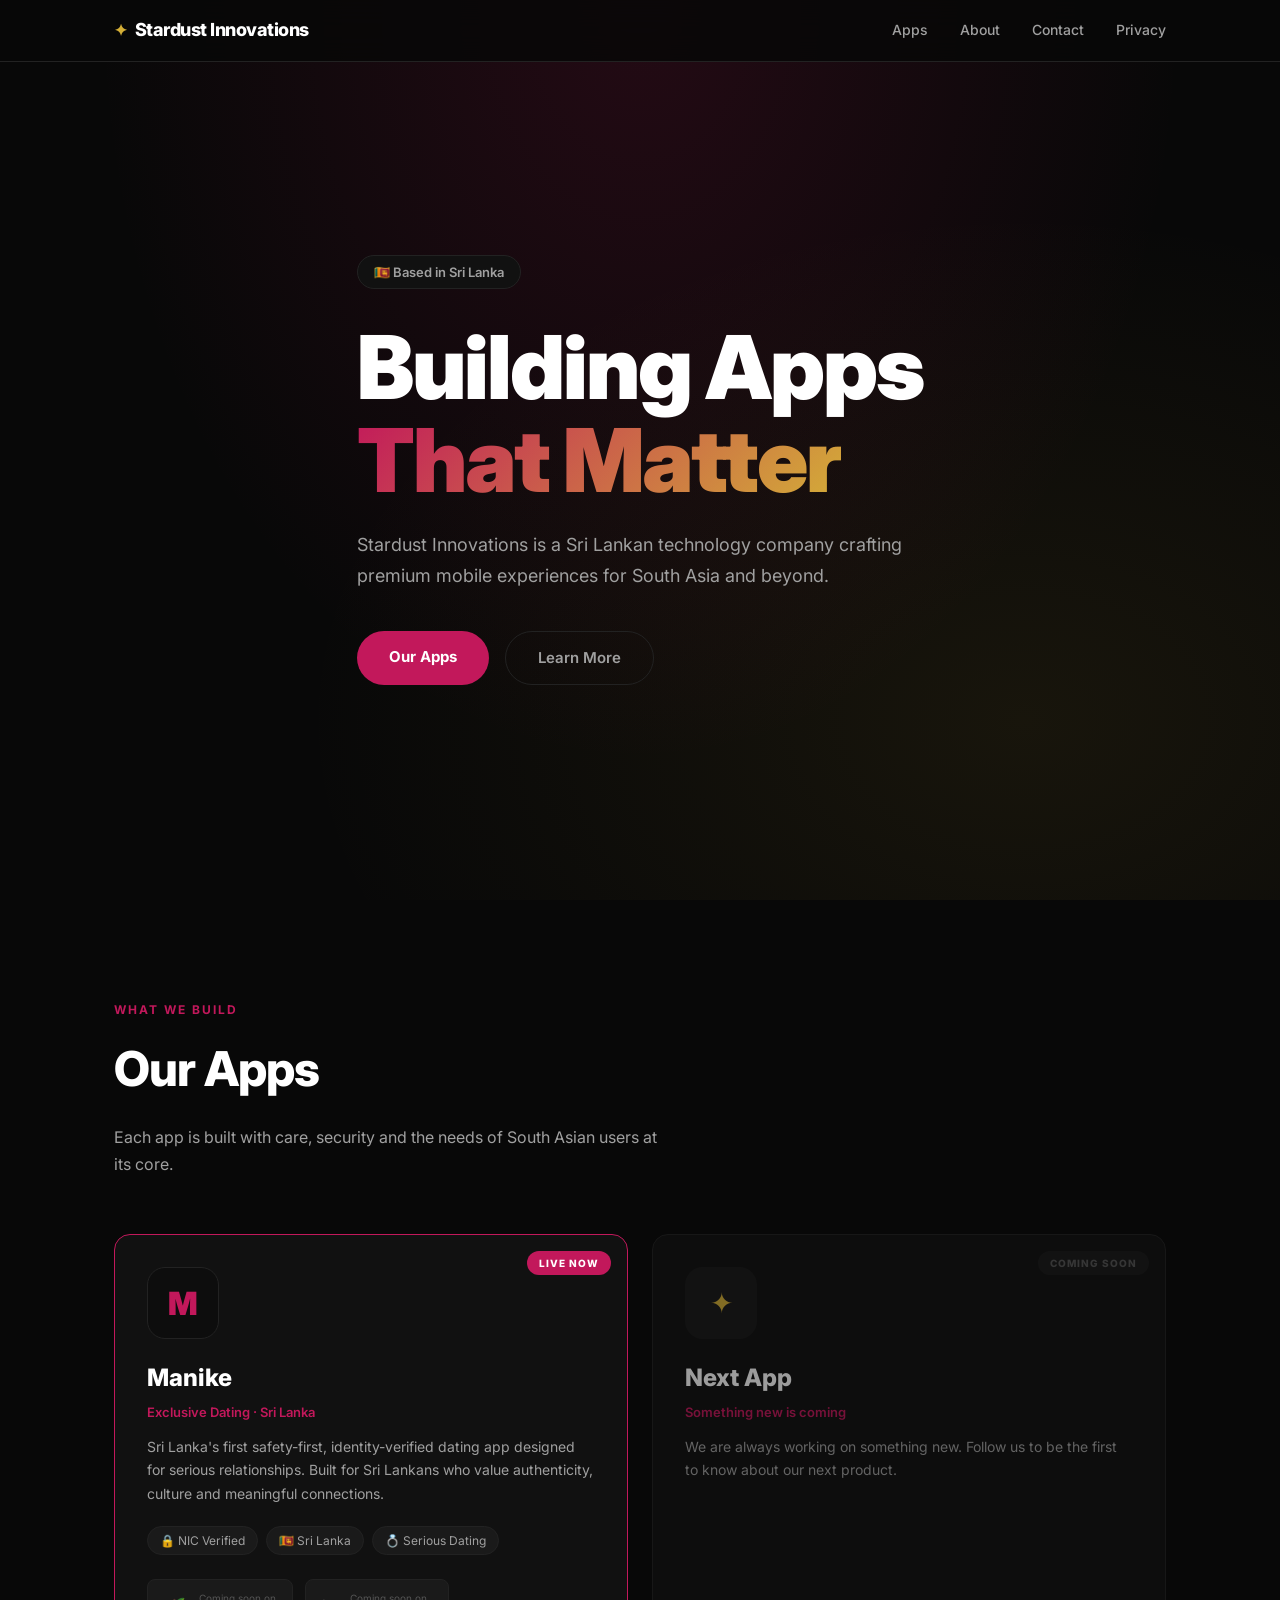
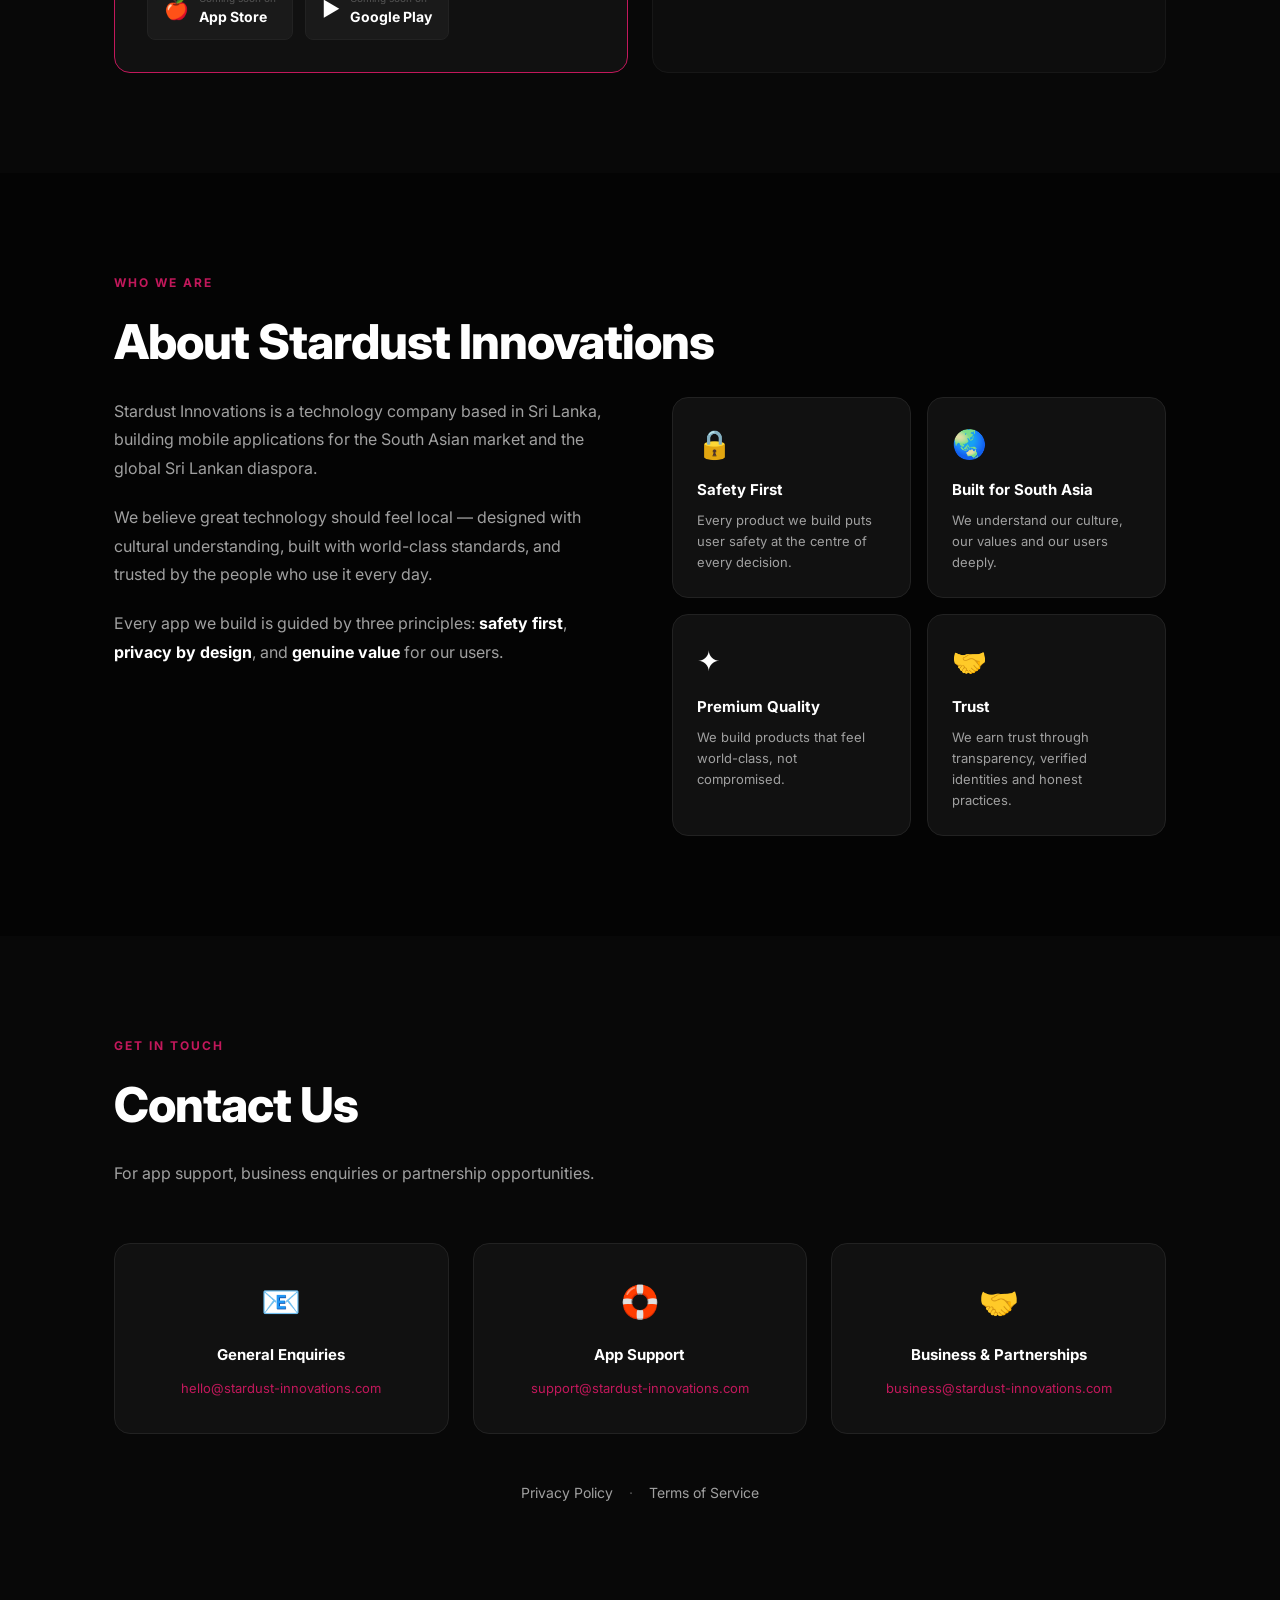
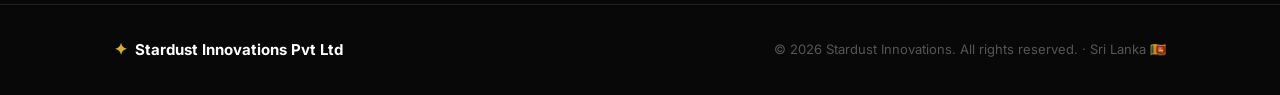
==== index.html @ b9cca87a "feat: launch Stardust Innovations website with Privacy Policy and Terms - index.html: company landin" ====
<!DOCTYPE html>
<html lang="en">
<head>
  <meta charset="UTF-8" />
  <meta name="viewport" content="width=device-width, initial-scale=1.0" />
  <title>Stardust Innovations — Building Apps That Matter</title>
  <meta name="description" content="Stardust Innovations is a Sri Lankan technology company building premium mobile apps. Home of Manike — Sri Lanka's exclusive dating app." />
  <link rel="icon" href="favicon.ico" />
  <link rel="preconnect" href="https://fonts.googleapis.com" />
  <link href="https://fonts.googleapis.com/css2?family=Inter:wght@300;400;500;600;700;800;900&display=swap" rel="stylesheet" />
  <link rel="stylesheet" href="styles.css" />
</head>
<body>

  <!-- Navigation -->
  <nav class="nav">
    <div class="nav-inner">
      <a href="/" class="nav-logo">
        <span class="logo-star">✦</span> Stardust Innovations
      </a>
      <div class="nav-links">
        <a href="#apps">Apps</a>
        <a href="#about">About</a>
        <a href="#contact">Contact</a>
        <a href="privacy.html">Privacy</a>
      </div>
      <button class="nav-menu-btn" onclick="toggleMenu()">☰</button>
    </div>
    <div class="nav-mobile" id="mobileMenu">
      <a href="#apps" onclick="toggleMenu()">Apps</a>
      <a href="#about" onclick="toggleMenu()">About</a>
      <a href="#contact" onclick="toggleMenu()">Contact</a>
      <a href="privacy.html" onclick="toggleMenu()">Privacy</a>
    </div>
  </nav>

  <!-- Hero -->
  <section class="hero">
    <div class="hero-bg"></div>
    <div class="container">
      <div class="hero-badge">🇱🇰 Based in Sri Lanka</div>
      <h1 class="hero-title">
        Building Apps<br />
        <span class="gradient-text">That Matter</span>
      </h1>
      <p class="hero-sub">
        Stardust Innovations is a Sri Lankan technology company crafting premium mobile experiences for South Asia and beyond.
      </p>
      <div class="hero-btns">
        <a href="#apps" class="btn-primary">Our Apps</a>
        <a href="#about" class="btn-secondary">Learn More</a>
      </div>
    </div>
    <div class="hero-stars" id="stars"></div>
  </section>

  <!-- Apps -->
  <section class="section" id="apps">
    <div class="container">
      <div class="section-label">What We Build</div>
      <h2 class="section-title">Our Apps</h2>
      <p class="section-sub">Each app is built with care, security and the needs of South Asian users at its core.</p>

      <div class="apps-grid">
        <!-- Manike -->
        <div class="app-card featured">
          <div class="app-card-badge">Live Now</div>
          <div class="app-icon manike-icon">
            <img src="manike-icon.png" alt="Manike" onerror="this.style.display='none'" />
            <span class="app-icon-fallback">M</span>
          </div>
          <div class="app-info">
            <h3 class="app-name">Manike</h3>
            <p class="app-tagline">Exclusive Dating · Sri Lanka</p>
            <p class="app-desc">
              Sri Lanka's first safety-first, identity-verified dating app designed for serious relationships. Built for Sri Lankans who value authenticity, culture and meaningful connections.
            </p>
            <div class="app-tags">
              <span class="tag">🔒 NIC Verified</span>
              <span class="tag">🇱🇰 Sri Lanka</span>
              <span class="tag">💍 Serious Dating</span>
            </div>
            <div class="app-store-btns">
              <a href="#" class="store-btn">
                <span class="store-icon">🍎</span>
                <span>
                  <small>Coming soon on</small>
                  App Store
                </span>
              </a>
              <a href="#" class="store-btn">
                <span class="store-icon">▶</span>
                <span>
                  <small>Coming soon on</small>
                  Google Play
                </span>
              </a>
            </div>
          </div>
        </div>

        <!-- Future app placeholder -->
        <div class="app-card upcoming">
          <div class="app-card-badge upcoming-badge">Coming Soon</div>
          <div class="app-icon upcoming-icon">
            <span>✦</span>
          </div>
          <div class="app-info">
            <h3 class="app-name">Next App</h3>
            <p class="app-tagline">Something new is coming</p>
            <p class="app-desc">
              We are always working on something new. Follow us to be the first to know about our next product.
            </p>
          </div>
        </div>
      </div>
    </div>
  </section>

  <!-- About -->
  <section class="section section-dark" id="about">
    <div class="container">
      <div class="section-label">Who We Are</div>
      <h2 class="section-title">About Stardust Innovations</h2>
      <div class="about-grid">
        <div class="about-text">
          <p>
            Stardust Innovations is a technology company based in Sri Lanka, building mobile applications for the South Asian market and the global Sri Lankan diaspora.
          </p>
          <p>
            We believe great technology should feel local — designed with cultural understanding, built with world-class standards, and trusted by the people who use it every day.
          </p>
          <p>
            Every app we build is guided by three principles: <strong>safety first</strong>, <strong>privacy by design</strong>, and <strong>genuine value</strong> for our users.
          </p>
        </div>
        <div class="values-grid">
          <div class="value-card">
            <div class="value-icon">🔒</div>
            <h4>Safety First</h4>
            <p>Every product we build puts user safety at the centre of every decision.</p>
          </div>
          <div class="value-card">
            <div class="value-icon">🌏</div>
            <h4>Built for South Asia</h4>
            <p>We understand our culture, our values and our users deeply.</p>
          </div>
          <div class="value-card">
            <div class="value-icon">✦</div>
            <h4>Premium Quality</h4>
            <p>We build products that feel world-class, not compromised.</p>
          </div>
          <div class="value-card">
            <div class="value-icon">🤝</div>
            <h4>Trust</h4>
            <p>We earn trust through transparency, verified identities and honest practices.</p>
          </div>
        </div>
      </div>
    </div>
  </section>

  <!-- Contact -->
  <section class="section" id="contact">
    <div class="container">
      <div class="section-label">Get in Touch</div>
      <h2 class="section-title">Contact Us</h2>
      <p class="section-sub">For app support, business enquiries or partnership opportunities.</p>

      <div class="contact-grid">
        <div class="contact-card">
          <div class="contact-icon">📧</div>
          <h4>General Enquiries</h4>
          <a href="mailto:hello@stardust-innovations.com">hello@stardust-innovations.com</a>
        </div>
        <div class="contact-card">
          <div class="contact-icon">🛟</div>
          <h4>App Support</h4>
          <a href="mailto:support@stardust-innovations.com">support@stardust-innovations.com</a>
        </div>
        <div class="contact-card">
          <div class="contact-icon">🤝</div>
          <h4>Business & Partnerships</h4>
          <a href="mailto:business@stardust-innovations.com">business@stardust-innovations.com</a>
        </div>
      </div>

      <div class="legal-links">
        <a href="privacy.html">Privacy Policy</a>
        <span>·</span>
        <a href="terms.html">Terms of Service</a>
      </div>
    </div>
  </section>

  <!-- Footer -->
  <footer class="footer">
    <div class="container">
      <div class="footer-inner">
        <div class="footer-brand">
          <span class="logo-star">✦</span> Stardust Innovations Pvt Ltd
        </div>
        <div class="footer-copy">
          © 2026 Stardust Innovations. All rights reserved. · Sri Lanka 🇱🇰
        </div>
      </div>
    </div>
  </footer>

  <script src="app.js"></script>
</body>
</html>
---- styles.css ----
/* ── Reset & Base ─────────────────────────────────────────────────────────── */
*, *::before, *::after { box-sizing: border-box; margin: 0; padding: 0; }

:root {
  --bg: #080808;
  --bg-dark: #040404;
  --surface: #111111;
  --surface-light: #1a1a1a;
  --border: #222222;
  --primary: #C2185B;
  --primary-light: #e91e8c;
  --gold: #D4AF37;
  --gold-light: #F5D76E;
  --text: #ffffff;
  --text-secondary: #a0a0a0;
  --text-muted: #555555;
  --radius: 16px;
  --radius-sm: 8px;
  --radius-full: 9999px;
}

html { scroll-behavior: smooth; }

body {
  font-family: 'Inter', -apple-system, sans-serif;
  background: var(--bg);
  color: var(--text);
  line-height: 1.6;
  overflow-x: hidden;
}

.container {
  max-width: 1100px;
  margin: 0 auto;
  padding: 0 24px;
}

a { color: inherit; text-decoration: none; }
strong { color: var(--text); }

/* ── Navigation ───────────────────────────────────────────────────────────── */
.nav {
  position: fixed; top: 0; left: 0; right: 0; z-index: 100;
  background: rgba(8,8,8,0.85);
  backdrop-filter: blur(20px);
  border-bottom: 1px solid var(--border);
}

.nav-inner {
  display: flex; align-items: center; justify-content: space-between;
  max-width: 1100px; margin: 0 auto;
  padding: 16px 24px;
}

.nav-logo {
  font-size: 18px; font-weight: 800; letter-spacing: -0.5px;
  display: flex; align-items: center; gap: 8px;
}

.logo-star { color: var(--gold); font-size: 16px; }

.nav-links {
  display: flex; gap: 32px;
  font-size: 14px; font-weight: 500; color: var(--text-secondary);
}

.nav-links a:hover { color: var(--text); transition: color 0.2s; }

.nav-menu-btn {
  display: none; background: none; border: none;
  color: var(--text); font-size: 20px; cursor: pointer;
}

.nav-mobile {
  display: none; flex-direction: column; gap: 0;
  border-top: 1px solid var(--border);
  padding: 8px 24px 16px;
}

.nav-mobile a {
  padding: 12px 0; font-size: 15px; font-weight: 500;
  color: var(--text-secondary); border-bottom: 1px solid var(--border);
}

.nav-mobile.open { display: flex; }

/* ── Hero ─────────────────────────────────────────────────────────────────── */
.hero {
  position: relative; min-height: 100vh;
  display: flex; align-items: center;
  padding: 120px 0 80px; overflow: hidden;
}

.hero-bg {
  position: absolute; inset: 0;
  background: radial-gradient(ellipse at 50% 0%, rgba(194,24,91,0.15) 0%, transparent 60%),
              radial-gradient(ellipse at 80% 80%, rgba(212,175,55,0.08) 0%, transparent 50%);
}

.hero-stars {
  position: absolute; inset: 0; pointer-events: none;
}

.star {
  position: absolute; width: 2px; height: 2px;
  background: #fff; border-radius: 50%;
  animation: twinkle var(--duration) ease-in-out infinite;
  opacity: 0;
}

@keyframes twinkle {
  0%, 100% { opacity: 0; }
  50% { opacity: var(--opacity); }
}

.hero .container { position: relative; z-index: 1; }

.hero-badge {
  display: inline-flex; align-items: center; gap: 8px;
  background: var(--surface); border: 1px solid var(--border);
  border-radius: var(--radius-full);
  padding: 6px 16px; font-size: 13px; font-weight: 600;
  color: var(--text-secondary); margin-bottom: 32px;
}

.hero-title {
  font-size: clamp(48px, 8vw, 88px);
  font-weight: 900; line-height: 1.05;
  letter-spacing: -2px; margin-bottom: 24px;
}

.gradient-text {
  background: linear-gradient(135deg, var(--primary), var(--gold));
  -webkit-background-clip: text; -webkit-text-fill-color: transparent;
  background-clip: text;
}

.hero-sub {
  font-size: 18px; color: var(--text-secondary);
  max-width: 560px; line-height: 1.7; margin-bottom: 40px;
}

.hero-btns { display: flex; gap: 16px; flex-wrap: wrap; }

.btn-primary {
  background: var(--primary); color: #fff;
  padding: 14px 32px; border-radius: var(--radius-full);
  font-size: 15px; font-weight: 700;
  transition: transform 0.2s, box-shadow 0.2s;
}

.btn-primary:hover {
  transform: translateY(-2px);
  box-shadow: 0 8px 24px rgba(194,24,91,0.4);
}

.btn-secondary {
  border: 1.5px solid var(--border); color: var(--text-secondary);
  padding: 14px 32px; border-radius: var(--radius-full);
  font-size: 15px; font-weight: 600;
  transition: border-color 0.2s, color 0.2s;
}

.btn-secondary:hover { border-color: var(--text-secondary); color: var(--text); }

/* ── Sections ─────────────────────────────────────────────────────────────── */
.section { padding: 100px 0; }
.section-dark { background: var(--bg-dark); }

.section-label {
  font-size: 12px; font-weight: 700; letter-spacing: 2px;
  text-transform: uppercase; color: var(--primary);
  margin-bottom: 12px;
}

.section-title {
  font-size: clamp(32px, 5vw, 48px);
  font-weight: 800; letter-spacing: -1px;
  margin-bottom: 16px;
}

.section-sub {
  font-size: 16px; color: var(--text-secondary);
  max-width: 560px; line-height: 1.7; margin-bottom: 56px;
}

/* ── Apps ─────────────────────────────────────────────────────────────────── */
.apps-grid {
  display: grid; grid-template-columns: 1fr 1fr;
  gap: 24px;
}

.app-card {
  background: var(--surface);
  border: 1px solid var(--border);
  border-radius: var(--radius);
  padding: 32px; position: relative;
  overflow: hidden;
  transition: transform 0.3s, box-shadow 0.3s;
}

.app-card:hover {
  transform: translateY(-4px);
  box-shadow: 0 20px 48px rgba(0,0,0,0.4);
}

.app-card.featured { border-color: var(--primary); }
.app-card.upcoming { opacity: 0.6; }

.app-card-badge {
  position: absolute; top: 16px; right: 16px;
  background: var(--primary); color: #fff;
  font-size: 10px; font-weight: 800; letter-spacing: 1px;
  text-transform: uppercase;
  padding: 4px 12px; border-radius: var(--radius-full);
}

.upcoming-badge { background: var(--surface-light); color: var(--text-muted); }

.app-icon {
  width: 72px; height: 72px; border-radius: 18px;
  overflow: hidden; margin-bottom: 20px;
  display: flex; align-items: center; justify-content: center;
}

.manike-icon { background: #0D0D0D; border: 1px solid var(--border); }
.manike-icon img { width: 100%; height: 100%; object-fit: cover; }
.app-icon-fallback { font-size: 32px; font-weight: 900; color: var(--primary); }

.upcoming-icon {
  background: var(--surface-light);
  font-size: 28px; color: var(--gold);
}

.app-name { font-size: 24px; font-weight: 800; margin-bottom: 4px; }
.app-tagline { font-size: 13px; color: var(--primary); font-weight: 600; margin-bottom: 12px; }
.app-desc { font-size: 14px; color: var(--text-secondary); line-height: 1.7; margin-bottom: 20px; }

.app-tags { display: flex; flex-wrap: wrap; gap: 8px; margin-bottom: 24px; }
.tag {
  background: var(--surface-light);
  border: 1px solid var(--border);
  border-radius: var(--radius-full);
  padding: 4px 12px; font-size: 12px; color: var(--text-secondary);
}

.app-store-btns { display: flex; gap: 12px; flex-wrap: wrap; }

.store-btn {
  display: flex; align-items: center; gap: 10px;
  background: var(--surface-light);
  border: 1px solid var(--border);
  border-radius: var(--radius-sm);
  padding: 10px 16px;
  transition: border-color 0.2s;
}

.store-btn:hover { border-color: var(--text-secondary); }

.store-icon { font-size: 20px; }
.store-btn span:last-child { display: flex; flex-direction: column; font-size: 14px; font-weight: 700; }
.store-btn small { font-size: 10px; font-weight: 400; color: var(--text-muted); }

/* ── About ────────────────────────────────────────────────────────────────── */
.about-grid {
  display: grid; grid-template-columns: 1fr 1fr;
  gap: 64px; align-items: start;
}

.about-text p {
  color: var(--text-secondary); line-height: 1.8;
  margin-bottom: 20px; font-size: 16px;
}

.values-grid {
  display: grid; grid-template-columns: 1fr 1fr;
  gap: 16px;
}

.value-card {
  background: var(--surface);
  border: 1px solid var(--border);
  border-radius: var(--radius);
  padding: 24px;
}

.value-icon { font-size: 28px; margin-bottom: 12px; }
.value-card h4 { font-size: 15px; font-weight: 700; margin-bottom: 8px; }
.value-card p { font-size: 13px; color: var(--text-secondary); line-height: 1.6; }

/* ── Contact ──────────────────────────────────────────────────────────────── */
.contact-grid {
  display: grid; grid-template-columns: repeat(3, 1fr);
  gap: 24px; margin-bottom: 48px;
}

.contact-card {
  background: var(--surface);
  border: 1px solid var(--border);
  border-radius: var(--radius);
  padding: 32px; text-align: center;
  transition: border-color 0.2s;
}

.contact-card:hover { border-color: var(--primary); }

.contact-icon { font-size: 32px; margin-bottom: 16px; }
.contact-card h4 { font-size: 15px; font-weight: 700; margin-bottom: 8px; }
.contact-card a { font-size: 13px; color: var(--primary); word-break: break-all; }

.legal-links {
  text-align: center; font-size: 14px;
  color: var(--text-muted); display: flex;
  align-items: center; justify-content: center; gap: 16px;
}

.legal-links a { color: var(--text-secondary); }
.legal-links a:hover { color: var(--text); }

/* ── Footer ───────────────────────────────────────────────────────────────── */
.footer {
  border-top: 1px solid var(--border);
  padding: 32px 0;
}

.footer-inner {
  display: flex; align-items: center; justify-content: space-between;
  flex-wrap: wrap; gap: 16px;
}

.footer-brand { font-size: 15px; font-weight: 700; display: flex; align-items: center; gap: 8px; }
.footer-copy { font-size: 13px; color: var(--text-muted); }

/* ── Responsive ───────────────────────────────────────────────────────────── */
@media (max-width: 768px) {
  .nav-links { display: none; }
  .nav-menu-btn { display: block; }

  .hero { padding: 100px 0 60px; min-height: auto; }
  .hero-title { letter-spacing: -1px; }
  .hero-sub { font-size: 16px; }

  .apps-grid { grid-template-columns: 1fr; }
  .about-grid { grid-template-columns: 1fr; gap: 40px; }
  .values-grid { grid-template-columns: 1fr 1fr; }
  .contact-grid { grid-template-columns: 1fr; }

  .footer-inner { flex-direction: column; text-align: center; }
}

@media (max-width: 480px) {
  .values-grid { grid-template-columns: 1fr; }
  .hero-btns { flex-direction: column; }
  .btn-primary, .btn-secondary { text-align: center; }
}
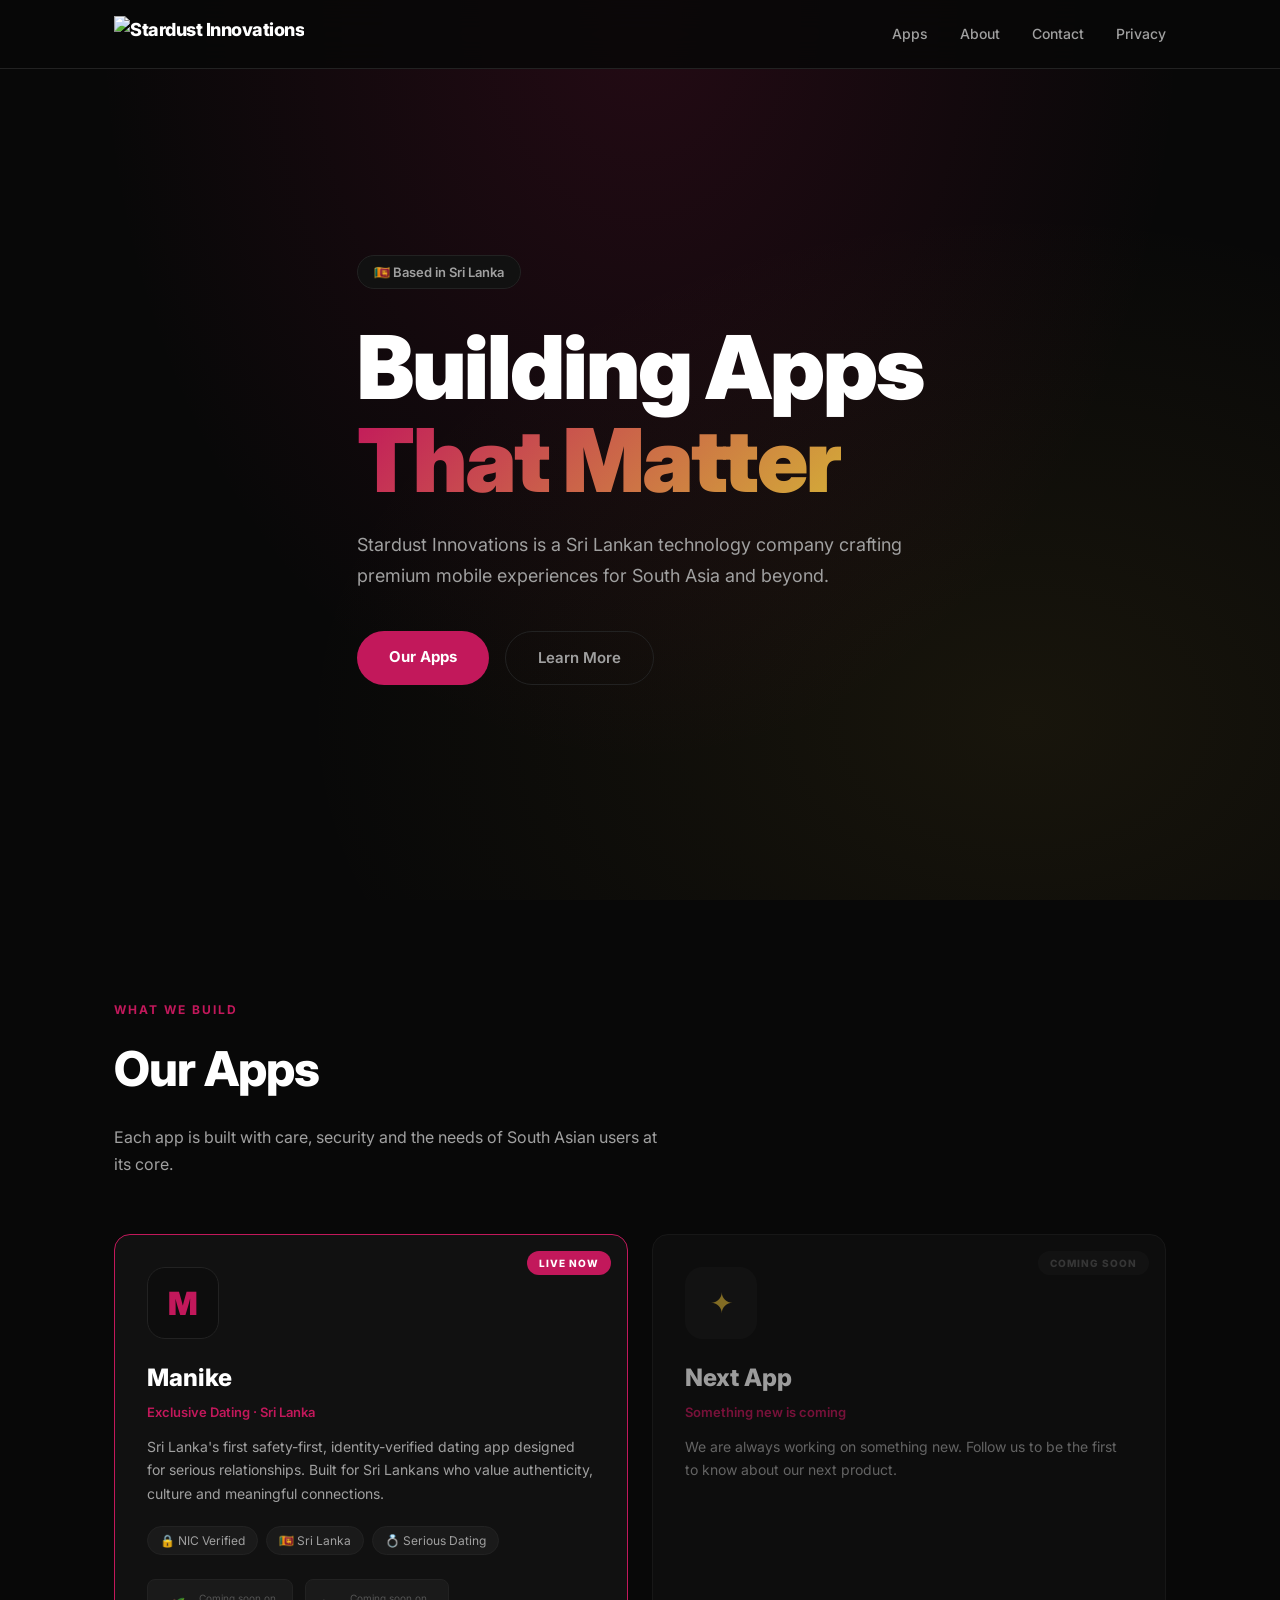
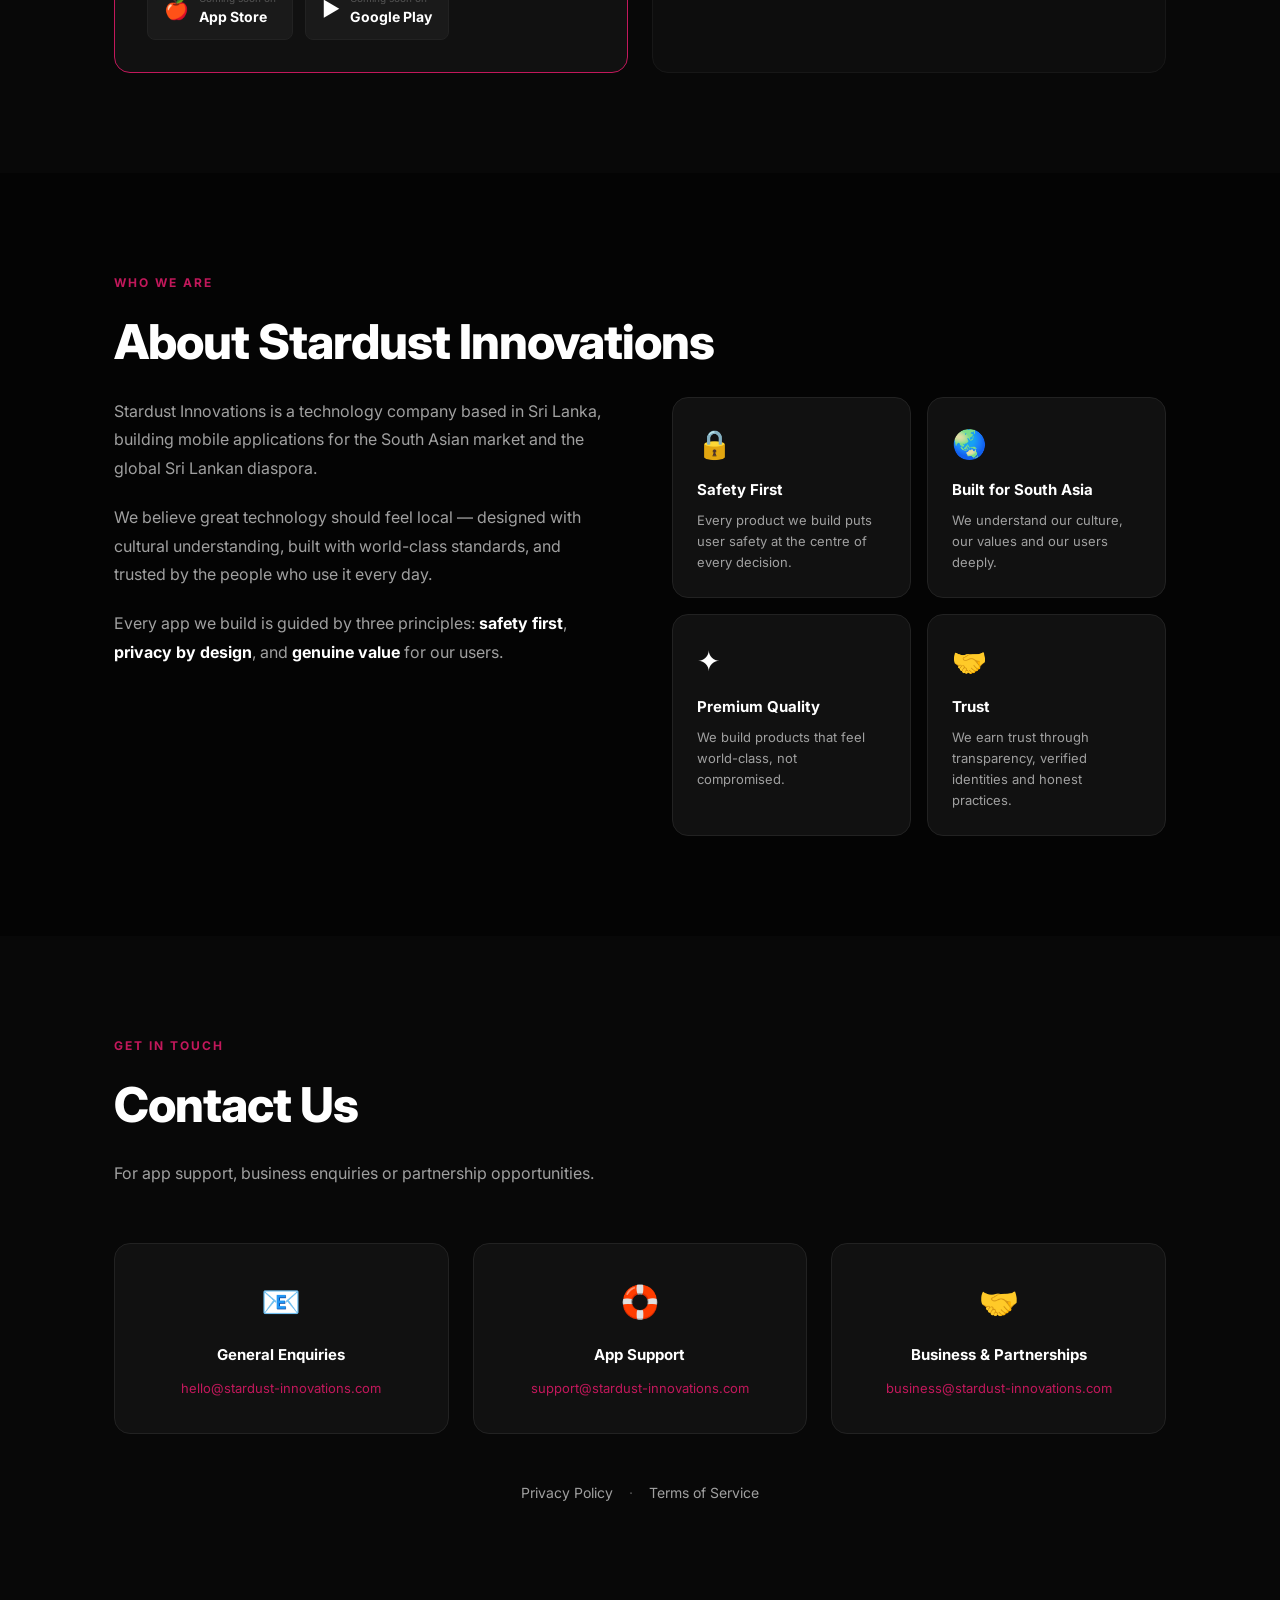
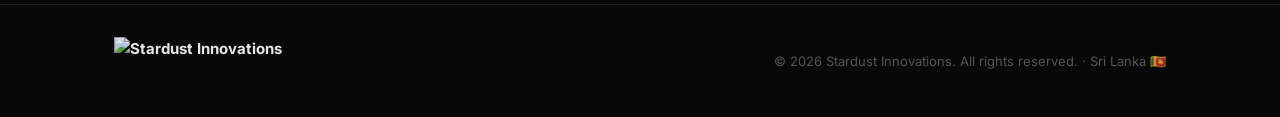
==== commit eba57629: "feat: add CNAME for custom domain and integrate brand logo Co-Authored-By: Claude Sonnet 4.6 <norepl" ====
--- a/index.html
+++ b/index.html
@@ -16,7 +16,7 @@
   <nav class="nav">
     <div class="nav-inner">
       <a href="/" class="nav-logo">
-        <span class="logo-star">✦</span> Stardust Innovations
+        <img src="logo.png" alt="Stardust Innovations" class="nav-logo-img" />
       </a>
       <div class="nav-links">
         <a href="#apps">Apps</a>
@@ -198,7 +198,7 @@
     <div class="container">
       <div class="footer-inner">
         <div class="footer-brand">
-          <span class="logo-star">✦</span> Stardust Innovations Pvt Ltd
+          <img src="logo.png" alt="Stardust Innovations" class="footer-logo-img" />
         </div>
         <div class="footer-copy">
           © 2026 Stardust Innovations. All rights reserved. · Sri Lanka 🇱🇰
--- a/styles.css
+++ b/styles.css
@@ -59,6 +59,21 @@
 
 .logo-star { color: var(--gold); font-size: 16px; }
 
+.nav-logo-img {
+  height: 36px;
+  width: auto;
+  display: block;
+  object-fit: contain;
+}
+
+.footer-logo-img {
+  height: 48px;
+  width: auto;
+  display: block;
+  object-fit: contain;
+  opacity: 0.9;
+}
+
 .nav-links {
   display: flex; gap: 32px;
   font-size: 14px; font-weight: 500; color: var(--text-secondary);
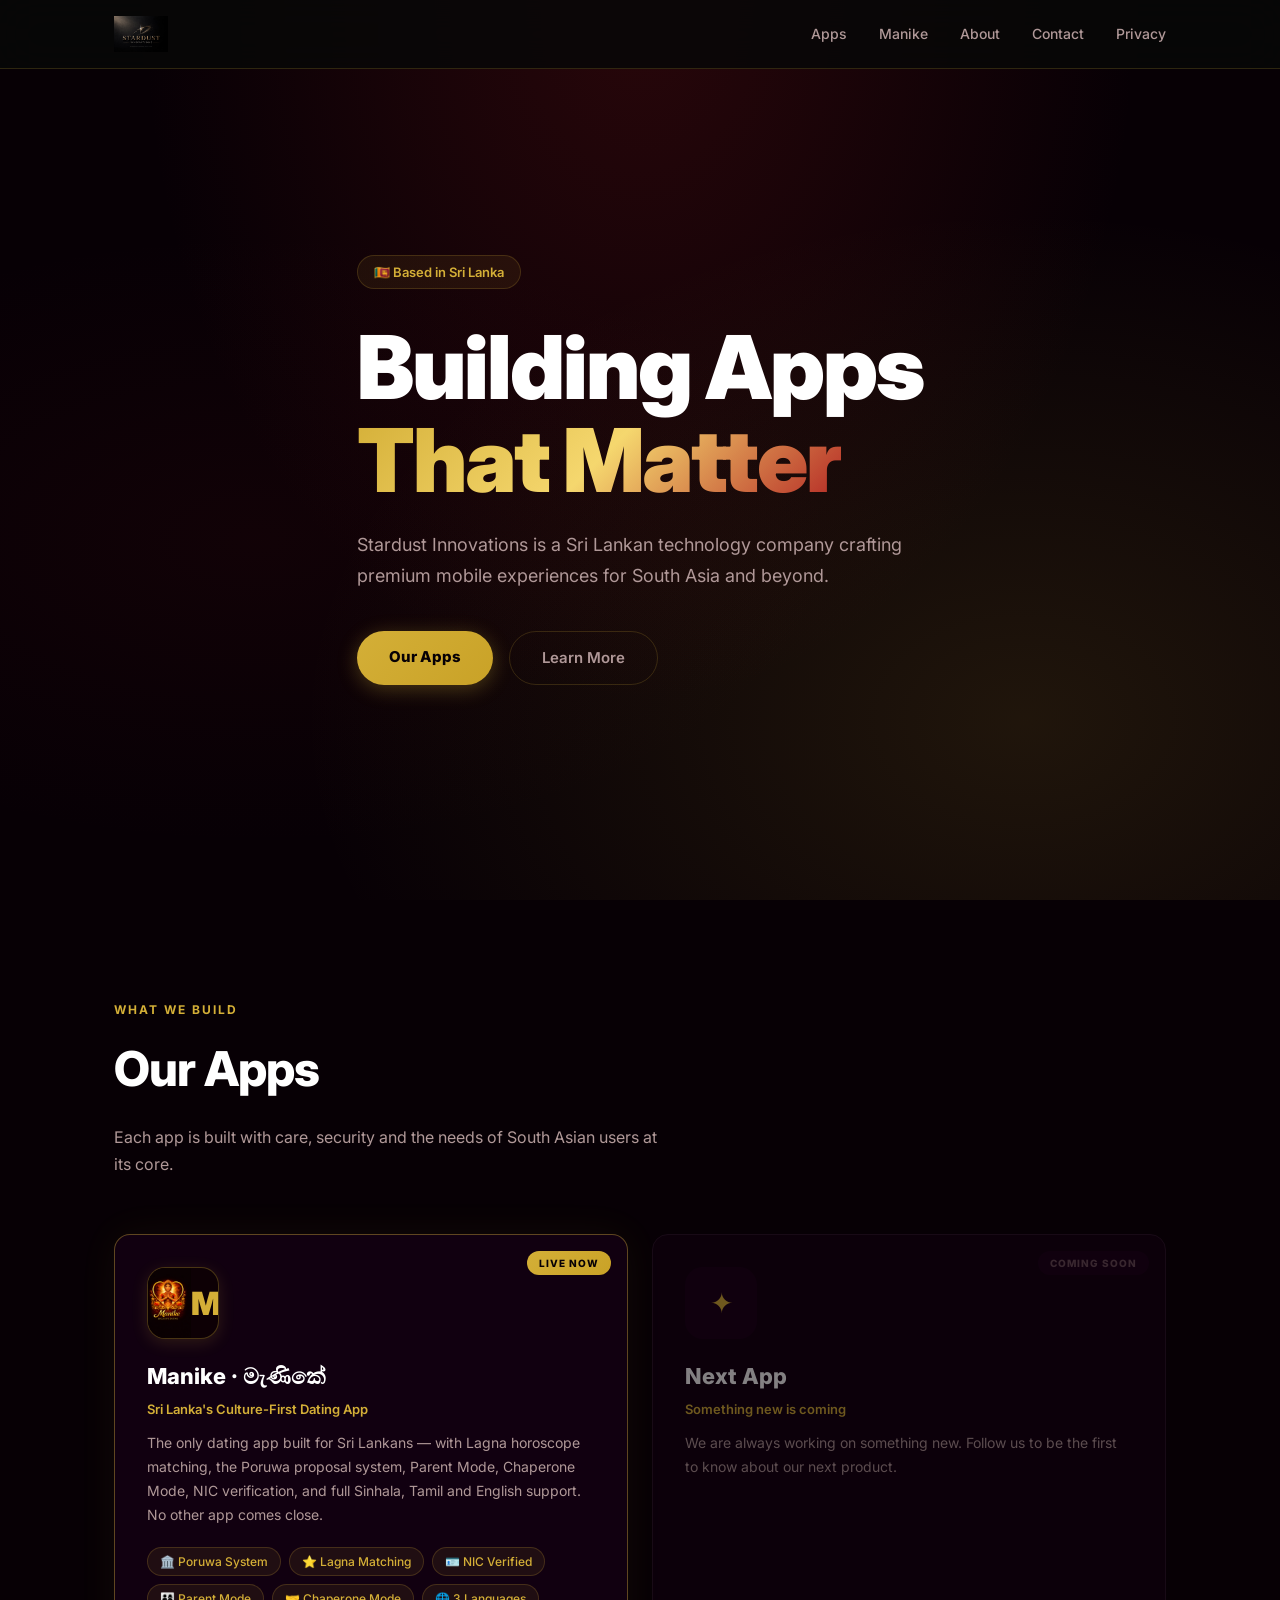
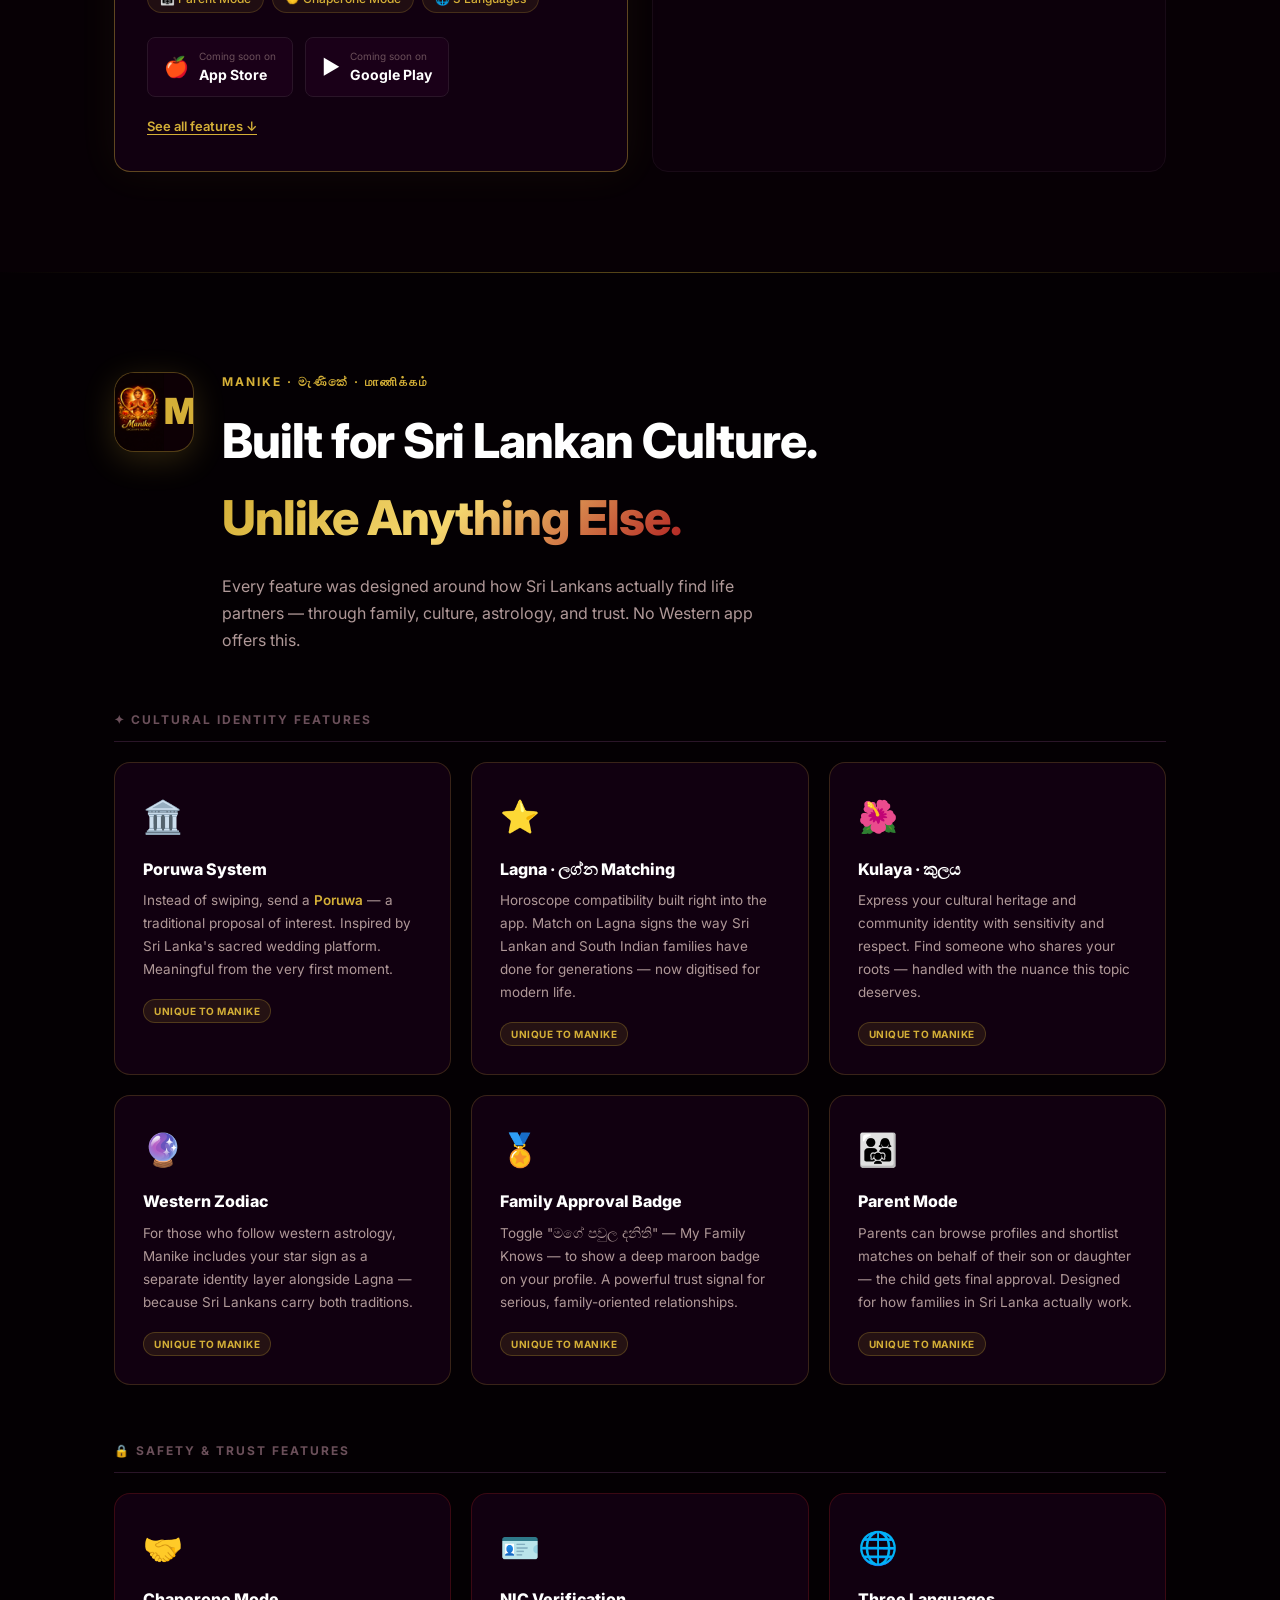
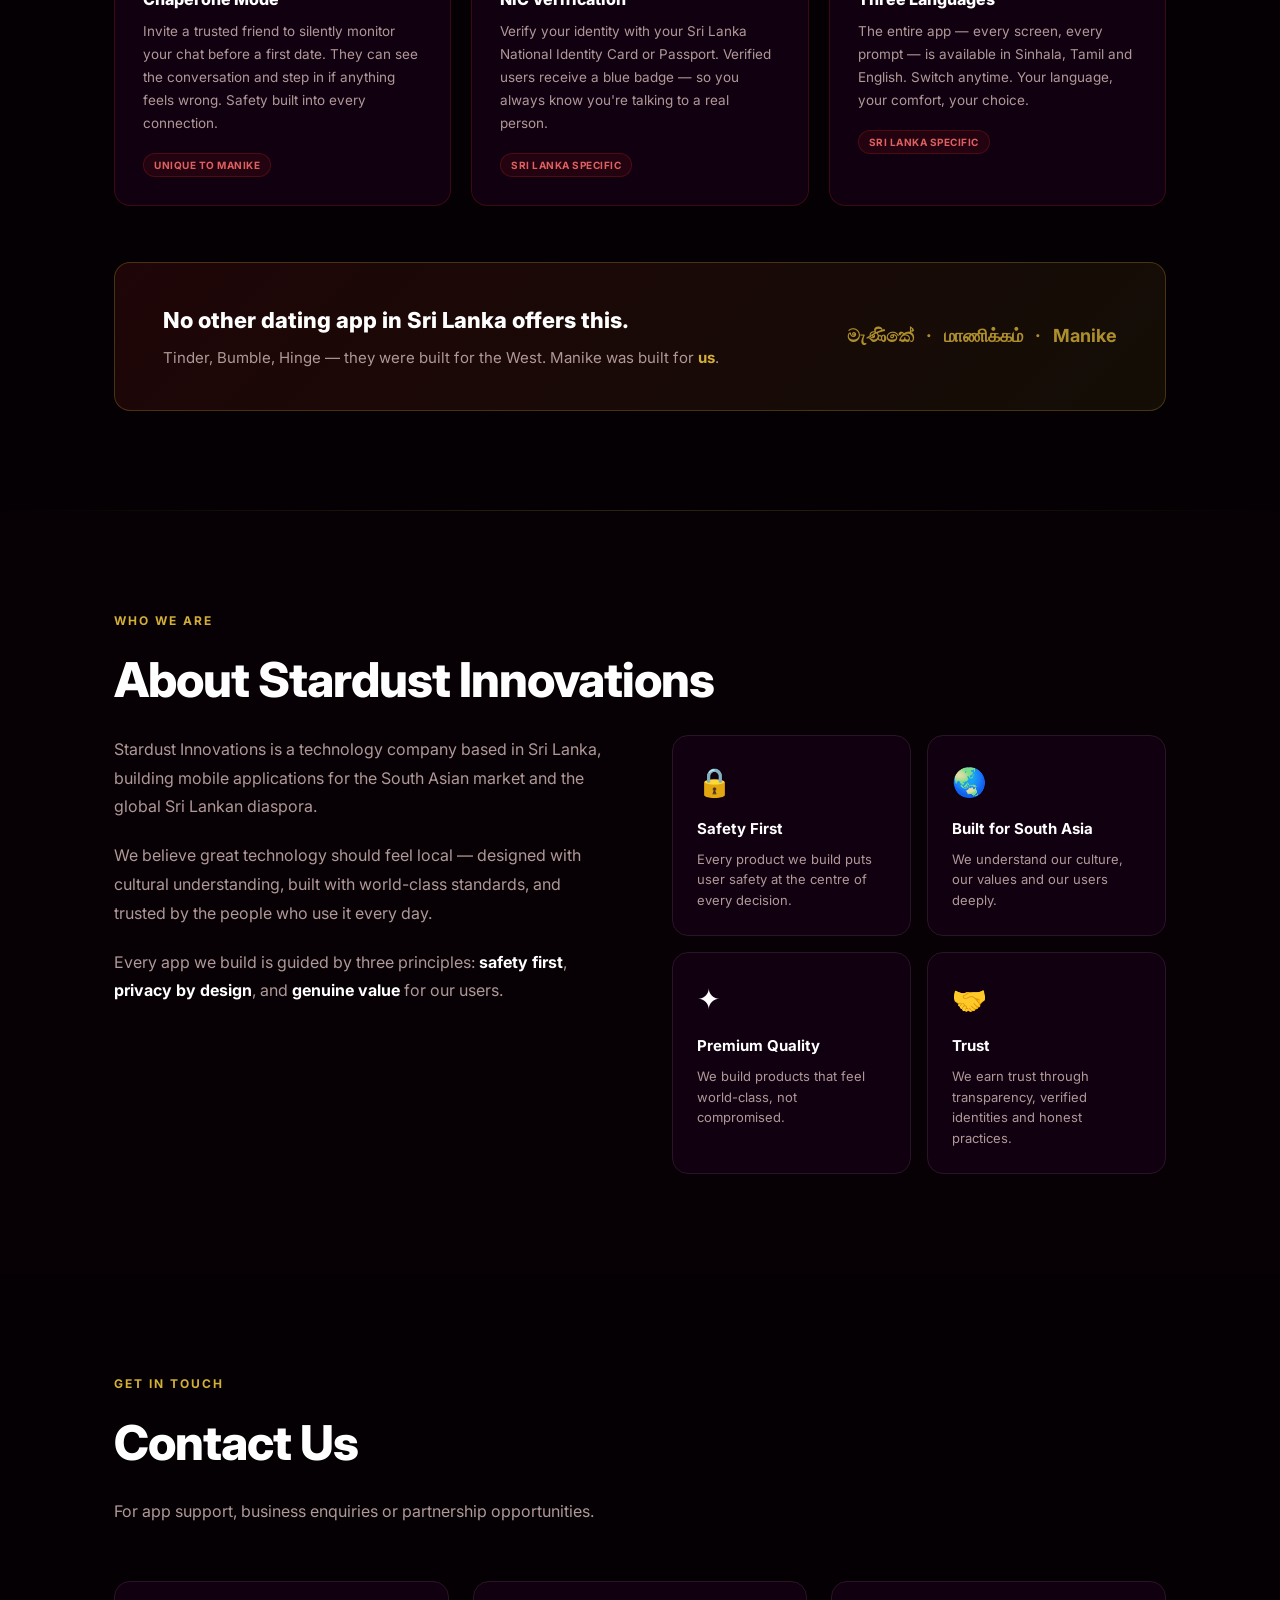
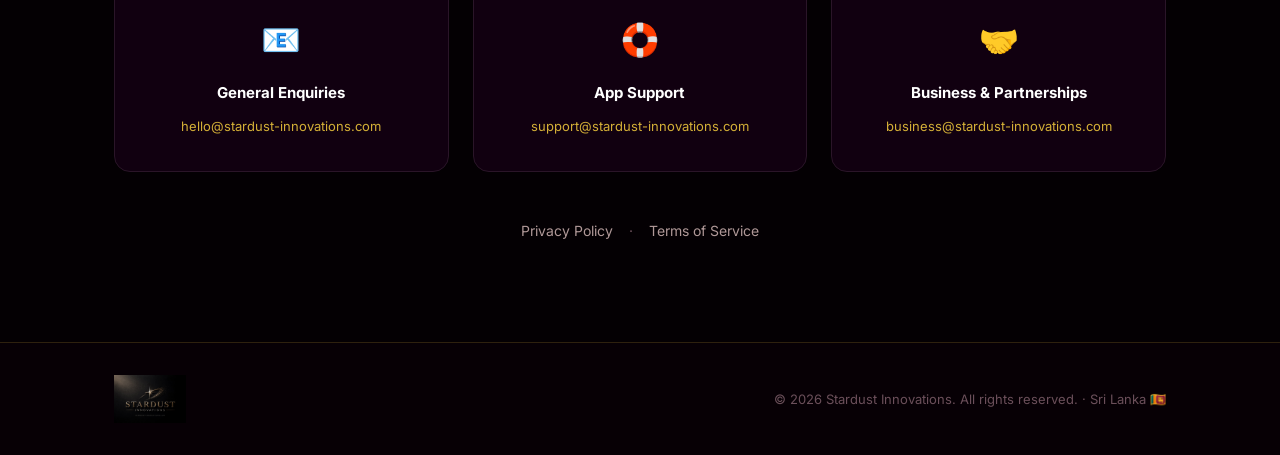
==== commit 09db4902: "feat: luxury gold redesign with full Manike features showcase" ====
--- a/index.html
+++ b/index.html
@@ -4,7 +4,7 @@
   <meta charset="UTF-8" />
   <meta name="viewport" content="width=device-width, initial-scale=1.0" />
   <title>Stardust Innovations — Building Apps That Matter</title>
-  <meta name="description" content="Stardust Innovations is a Sri Lankan technology company building premium mobile apps. Home of Manike — Sri Lanka's exclusive dating app." />
+  <meta name="description" content="Stardust Innovations is a Sri Lankan technology company building premium mobile apps. Home of Manike — Sri Lanka's first culture-first dating app." />
   <link rel="icon" href="favicon.ico" />
   <link rel="preconnect" href="https://fonts.googleapis.com" />
   <link href="https://fonts.googleapis.com/css2?family=Inter:wght@300;400;500;600;700;800;900&display=swap" rel="stylesheet" />
@@ -20,6 +20,7 @@
       </a>
       <div class="nav-links">
         <a href="#apps">Apps</a>
+        <a href="#manike">Manike</a>
         <a href="#about">About</a>
         <a href="#contact">Contact</a>
         <a href="privacy.html">Privacy</a>
@@ -28,6 +29,7 @@
     </div>
     <div class="nav-mobile" id="mobileMenu">
       <a href="#apps" onclick="toggleMenu()">Apps</a>
+      <a href="#manike" onclick="toggleMenu()">Manike</a>
       <a href="#about" onclick="toggleMenu()">About</a>
       <a href="#contact" onclick="toggleMenu()">Contact</a>
       <a href="privacy.html" onclick="toggleMenu()">Privacy</a>
@@ -70,15 +72,18 @@
             <span class="app-icon-fallback">M</span>
           </div>
           <div class="app-info">
-            <h3 class="app-name">Manike</h3>
-            <p class="app-tagline">Exclusive Dating · Sri Lanka</p>
+            <h3 class="app-name">Manike · මැණිකේ</h3>
+            <p class="app-tagline">Sri Lanka's Culture-First Dating App</p>
             <p class="app-desc">
-              Sri Lanka's first safety-first, identity-verified dating app designed for serious relationships. Built for Sri Lankans who value authenticity, culture and meaningful connections.
+              The only dating app built for Sri Lankans — with Lagna horoscope matching, the Poruwa proposal system, Parent Mode, Chaperone Mode, NIC verification, and full Sinhala, Tamil and English support. No other app comes close.
             </p>
             <div class="app-tags">
-              <span class="tag">🔒 NIC Verified</span>
-              <span class="tag">🇱🇰 Sri Lanka</span>
-              <span class="tag">💍 Serious Dating</span>
+              <span class="tag">🏛️ Poruwa System</span>
+              <span class="tag">⭐ Lagna Matching</span>
+              <span class="tag">🪪 NIC Verified</span>
+              <span class="tag">👨‍👩‍👧 Parent Mode</span>
+              <span class="tag">🤝 Chaperone Mode</span>
+              <span class="tag">🌐 3 Languages</span>
             </div>
             <div class="app-store-btns">
               <a href="#" class="store-btn">
@@ -96,6 +101,7 @@
                 </span>
               </a>
             </div>
+            <a href="#manike" class="manike-learn-more">See all features ↓</a>
           </div>
         </div>
 
@@ -117,8 +123,117 @@
     </div>
   </section>
 
+  <!-- Manike Features -->
+  <section class="section section-dark manike-section" id="manike">
+    <div class="container">
+
+      <div class="manike-header">
+        <div class="manike-header-icon">
+          <img src="manike-icon.png" alt="Manike" onerror="this.style.display='none'" />
+          <span class="manike-icon-fallback">M</span>
+        </div>
+        <div>
+          <div class="section-label">Manike · මැණිකේ · மாணிக்கம்</div>
+          <h2 class="section-title">Built for Sri Lankan Culture.<br /><span class="gradient-text">Unlike Anything Else.</span></h2>
+          <p class="section-sub">Every feature was designed around how Sri Lankans actually find life partners — through family, culture, astrology, and trust. No Western app offers this.</p>
+        </div>
+      </div>
+
+      <!-- Cultural Features -->
+      <div class="features-category-label">✦ Cultural Identity Features</div>
+      <div class="features-grid">
+
+        <div class="feature-card feature-gold">
+          <div class="feature-icon">🏛️</div>
+          <h4 class="feature-title">Poruwa System</h4>
+          <p class="feature-desc">Instead of swiping, send a <em>Poruwa</em> — a traditional proposal of interest. Inspired by Sri Lanka's sacred wedding platform. Meaningful from the very first moment.</p>
+          <div class="feature-unique-badge">Unique to Manike</div>
+        </div>
+
+        <div class="feature-card feature-gold">
+          <div class="feature-icon">⭐</div>
+          <h4 class="feature-title">Lagna · ලග්න Matching</h4>
+          <p class="feature-desc">Horoscope compatibility built right into the app. Match on Lagna signs the way Sri Lankan and South Indian families have done for generations — now digitised for modern life.</p>
+          <div class="feature-unique-badge">Unique to Manike</div>
+        </div>
+
+        <div class="feature-card feature-gold">
+          <div class="feature-icon">🌺</div>
+          <h4 class="feature-title">Kulaya · කුලය</h4>
+          <p class="feature-desc">Express your cultural heritage and community identity with sensitivity and respect. Find someone who shares your roots — handled with the nuance this topic deserves.</p>
+          <div class="feature-unique-badge">Unique to Manike</div>
+        </div>
+
+        <div class="feature-card feature-gold">
+          <div class="feature-icon">🔮</div>
+          <h4 class="feature-title">Western Zodiac</h4>
+          <p class="feature-desc">For those who follow western astrology, Manike includes your star sign as a separate identity layer alongside Lagna — because Sri Lankans carry both traditions.</p>
+          <div class="feature-unique-badge">Unique to Manike</div>
+        </div>
+
+        <div class="feature-card feature-gold">
+          <div class="feature-icon">🏅</div>
+          <h4 class="feature-title">Family Approval Badge</h4>
+          <p class="feature-desc">Toggle "මගේ පවුල දනිති" — My Family Knows — to show a deep maroon badge on your profile. A powerful trust signal for serious, family-oriented relationships.</p>
+          <div class="feature-unique-badge">Unique to Manike</div>
+        </div>
+
+        <div class="feature-card feature-gold">
+          <div class="feature-icon">👨‍👩‍👧</div>
+          <h4 class="feature-title">Parent Mode</h4>
+          <p class="feature-desc">Parents can browse profiles and shortlist matches on behalf of their son or daughter — the child gets final approval. Designed for how families in Sri Lanka actually work.</p>
+          <div class="feature-unique-badge">Unique to Manike</div>
+        </div>
+
+      </div>
+
+      <!-- Safety Features -->
+      <div class="features-category-label" style="margin-top: 56px;">🔒 Safety & Trust Features</div>
+      <div class="features-grid">
+
+        <div class="feature-card feature-maroon">
+          <div class="feature-icon">🤝</div>
+          <h4 class="feature-title">Chaperone Mode</h4>
+          <p class="feature-desc">Invite a trusted friend to silently monitor your chat before a first date. They can see the conversation and step in if anything feels wrong. Safety built into every connection.</p>
+          <div class="feature-unique-badge feature-unique-badge-maroon">Unique to Manike</div>
+        </div>
+
+        <div class="feature-card feature-maroon">
+          <div class="feature-icon">🪪</div>
+          <h4 class="feature-title">NIC Verification</h4>
+          <p class="feature-desc">Verify your identity with your Sri Lanka National Identity Card or Passport. Verified users receive a blue badge — so you always know you're talking to a real person.</p>
+          <div class="feature-unique-badge feature-unique-badge-maroon">Sri Lanka Specific</div>
+        </div>
+
+        <div class="feature-card feature-maroon">
+          <div class="feature-icon">🌐</div>
+          <h4 class="feature-title">Three Languages</h4>
+          <p class="feature-desc">The entire app — every screen, every prompt — is available in Sinhala, Tamil and English. Switch anytime. Your language, your comfort, your choice.</p>
+          <div class="feature-unique-badge feature-unique-badge-maroon">Sri Lanka Specific</div>
+        </div>
+
+      </div>
+
+      <!-- Callout banner -->
+      <div class="manike-callout">
+        <div class="manike-callout-text">
+          <h3>No other dating app in Sri Lanka offers this.</h3>
+          <p>Tinder, Bumble, Hinge — they were built for the West. Manike was built for <em>us</em>.</p>
+        </div>
+        <div class="manike-callout-langs">
+          <span>මැණිකේ</span>
+          <span>·</span>
+          <span>மாணிக்கம்</span>
+          <span>·</span>
+          <span>Manike</span>
+        </div>
+      </div>
+
+    </div>
+  </section>
+
   <!-- About -->
-  <section class="section section-dark" id="about">
+  <section class="section" id="about">
     <div class="container">
       <div class="section-label">Who We Are</div>
       <h2 class="section-title">About Stardust Innovations</h2>
@@ -161,7 +276,7 @@
   </section>
 
   <!-- Contact -->
-  <section class="section" id="contact">
+  <section class="section section-dark" id="contact">
     <div class="container">
       <div class="section-label">Get in Touch</div>
       <h2 class="section-title">Contact Us</h2>
--- a/styles.css
+++ b/styles.css
@@ -2,18 +2,19 @@
 *, *::before, *::after { box-sizing: border-box; margin: 0; padding: 0; }
 
 :root {
-  --bg: #080808;
-  --bg-dark: #040404;
-  --surface: #111111;
-  --surface-light: #1a1a1a;
-  --border: #222222;
-  --primary: #C2185B;
-  --primary-light: #e91e8c;
-  --gold: #D4AF37;
-  --gold-light: #F5D76E;
+  --bg: #070005;
+  --bg-dark: #040003;
+  --surface: #110010;
+  --surface-light: #1a0018;
+  --border: #2a1528;
+  --border-gold: #D4AF3730;
+  --primary: #D4AF37;
+  --primary-light: #F5D76E;
+  --maroon: #8B1A1A;
+  --maroon-light: #B22222;
   --text: #ffffff;
-  --text-secondary: #a0a0a0;
-  --text-muted: #555555;
+  --text-secondary: #b09898;
+  --text-muted: #6b4f5a;
   --radius: 16px;
   --radius-sm: 8px;
   --radius-full: 9999px;
@@ -41,9 +42,9 @@
 /* ── Navigation ───────────────────────────────────────────────────────────── */
 .nav {
   position: fixed; top: 0; left: 0; right: 0; z-index: 100;
-  background: rgba(8,8,8,0.85);
+  background: rgba(7,0,5,0.88);
   backdrop-filter: blur(20px);
-  border-bottom: 1px solid var(--border);
+  border-bottom: 1px solid var(--border-gold);
 }
 
 .nav-inner {
@@ -57,7 +58,7 @@
   display: flex; align-items: center; gap: 8px;
 }
 
-.logo-star { color: var(--gold); font-size: 16px; }
+.logo-star { color: var(--primary); font-size: 16px; }
 
 .nav-logo-img {
   height: 36px;
@@ -79,7 +80,7 @@
   font-size: 14px; font-weight: 500; color: var(--text-secondary);
 }
 
-.nav-links a:hover { color: var(--text); transition: color 0.2s; }
+.nav-links a:hover { color: var(--primary); transition: color 0.2s; }
 
 .nav-menu-btn {
   display: none; background: none; border: none;
@@ -88,7 +89,7 @@
 
 .nav-mobile {
   display: none; flex-direction: column; gap: 0;
-  border-top: 1px solid var(--border);
+  border-top: 1px solid var(--border-gold);
   padding: 8px 24px 16px;
 }
 
@@ -108,8 +109,10 @@
 
 .hero-bg {
   position: absolute; inset: 0;
-  background: radial-gradient(ellipse at 50% 0%, rgba(194,24,91,0.15) 0%, transparent 60%),
-              radial-gradient(ellipse at 80% 80%, rgba(212,175,55,0.08) 0%, transparent 50%);
+  background:
+    radial-gradient(ellipse at 50% 0%, rgba(139,26,26,0.25) 0%, transparent 55%),
+    radial-gradient(ellipse at 80% 80%, rgba(212,175,55,0.12) 0%, transparent 50%),
+    radial-gradient(ellipse at 20% 60%, rgba(139,26,26,0.08) 0%, transparent 40%);
 }
 
 .hero-stars {
@@ -118,7 +121,7 @@
 
 .star {
   position: absolute; width: 2px; height: 2px;
-  background: #fff; border-radius: 50%;
+  background: var(--primary); border-radius: 50%;
   animation: twinkle var(--duration) ease-in-out infinite;
   opacity: 0;
 }
@@ -132,10 +135,11 @@
 
 .hero-badge {
   display: inline-flex; align-items: center; gap: 8px;
-  background: var(--surface); border: 1px solid var(--border);
+  background: rgba(212,175,55,0.08);
+  border: 1px solid var(--border-gold);
   border-radius: var(--radius-full);
   padding: 6px 16px; font-size: 13px; font-weight: 600;
-  color: var(--text-secondary); margin-bottom: 32px;
+  color: var(--primary); margin-bottom: 32px;
 }
 
 .hero-title {
@@ -145,7 +149,7 @@
 }
 
 .gradient-text {
-  background: linear-gradient(135deg, var(--primary), var(--gold));
+  background: linear-gradient(135deg, var(--primary), #F5D76E, var(--maroon-light));
   -webkit-background-clip: text; -webkit-text-fill-color: transparent;
   background-clip: text;
 }
@@ -158,25 +162,27 @@
 .hero-btns { display: flex; gap: 16px; flex-wrap: wrap; }
 
 .btn-primary {
-  background: var(--primary); color: #fff;
+  background: linear-gradient(135deg, var(--primary), #c9a227);
+  color: #070005;
   padding: 14px 32px; border-radius: var(--radius-full);
-  font-size: 15px; font-weight: 700;
+  font-size: 15px; font-weight: 800;
   transition: transform 0.2s, box-shadow 0.2s;
+  box-shadow: 0 4px 20px rgba(212,175,55,0.3);
 }
 
 .btn-primary:hover {
   transform: translateY(-2px);
-  box-shadow: 0 8px 24px rgba(194,24,91,0.4);
+  box-shadow: 0 8px 32px rgba(212,175,55,0.5);
 }
 
 .btn-secondary {
-  border: 1.5px solid var(--border); color: var(--text-secondary);
+  border: 1.5px solid var(--border-gold); color: var(--text-secondary);
   padding: 14px 32px; border-radius: var(--radius-full);
   font-size: 15px; font-weight: 600;
   transition: border-color 0.2s, color 0.2s;
 }
 
-.btn-secondary:hover { border-color: var(--text-secondary); color: var(--text); }
+.btn-secondary:hover { border-color: var(--primary); color: var(--primary); }
 
 /* ── Sections ─────────────────────────────────────────────────────────────── */
 .section { padding: 100px 0; }
@@ -214,23 +220,41 @@
   transition: transform 0.3s, box-shadow 0.3s;
 }
 
+.app-card::before {
+  content: '';
+  position: absolute; top: 0; left: 0; right: 0; height: 2px;
+  background: linear-gradient(90deg, transparent, var(--primary), transparent);
+  opacity: 0;
+  transition: opacity 0.3s;
+}
+
+.app-card:hover::before { opacity: 1; }
+
 .app-card:hover {
   transform: translateY(-4px);
-  box-shadow: 0 20px 48px rgba(0,0,0,0.4);
-}
-
-.app-card.featured { border-color: var(--primary); }
-.app-card.upcoming { opacity: 0.6; }
+  box-shadow: 0 20px 48px rgba(212,175,55,0.12);
+}
+
+.app-card.featured {
+  border-color: rgba(212,175,55,0.4);
+  box-shadow: 0 0 40px rgba(212,175,55,0.06);
+}
+
+.app-card.upcoming { opacity: 0.5; }
 
 .app-card-badge {
   position: absolute; top: 16px; right: 16px;
-  background: var(--primary); color: #fff;
+  background: linear-gradient(135deg, var(--primary), #c9a227);
+  color: #070005;
   font-size: 10px; font-weight: 800; letter-spacing: 1px;
   text-transform: uppercase;
   padding: 4px 12px; border-radius: var(--radius-full);
 }
 
-.upcoming-badge { background: var(--surface-light); color: var(--text-muted); }
+.upcoming-badge {
+  background: var(--surface-light);
+  color: var(--text-muted);
+}
 
 .app-icon {
   width: 72px; height: 72px; border-radius: 18px;
@@ -238,28 +262,34 @@
   display: flex; align-items: center; justify-content: center;
 }
 
-.manike-icon { background: #0D0D0D; border: 1px solid var(--border); }
+.manike-icon {
+  background: #0D0005;
+  border: 1px solid rgba(212,175,55,0.3);
+  box-shadow: 0 4px 16px rgba(212,175,55,0.15);
+}
+
 .manike-icon img { width: 100%; height: 100%; object-fit: cover; }
 .app-icon-fallback { font-size: 32px; font-weight: 900; color: var(--primary); }
 
 .upcoming-icon {
   background: var(--surface-light);
-  font-size: 28px; color: var(--gold);
-}
-
-.app-name { font-size: 24px; font-weight: 800; margin-bottom: 4px; }
+  font-size: 28px; color: var(--primary);
+}
+
+.app-name { font-size: 22px; font-weight: 800; margin-bottom: 4px; color: var(--text); }
 .app-tagline { font-size: 13px; color: var(--primary); font-weight: 600; margin-bottom: 12px; }
 .app-desc { font-size: 14px; color: var(--text-secondary); line-height: 1.7; margin-bottom: 20px; }
 
 .app-tags { display: flex; flex-wrap: wrap; gap: 8px; margin-bottom: 24px; }
 .tag {
-  background: var(--surface-light);
-  border: 1px solid var(--border);
+  background: rgba(212,175,55,0.08);
+  border: 1px solid rgba(212,175,55,0.2);
   border-radius: var(--radius-full);
-  padding: 4px 12px; font-size: 12px; color: var(--text-secondary);
-}
-
-.app-store-btns { display: flex; gap: 12px; flex-wrap: wrap; }
+  padding: 4px 12px; font-size: 12px; color: var(--primary);
+  font-weight: 500;
+}
+
+.app-store-btns { display: flex; gap: 12px; flex-wrap: wrap; margin-bottom: 16px; }
 
 .store-btn {
   display: flex; align-items: center; gap: 10px;
@@ -267,14 +297,178 @@
   border: 1px solid var(--border);
   border-radius: var(--radius-sm);
   padding: 10px 16px;
-  transition: border-color 0.2s;
-}
-
-.store-btn:hover { border-color: var(--text-secondary); }
+  transition: border-color 0.2s, background 0.2s;
+}
+
+.store-btn:hover {
+  border-color: rgba(212,175,55,0.4);
+  background: rgba(212,175,55,0.05);
+}
 
 .store-icon { font-size: 20px; }
 .store-btn span:last-child { display: flex; flex-direction: column; font-size: 14px; font-weight: 700; }
 .store-btn small { font-size: 10px; font-weight: 400; color: var(--text-muted); }
+
+.manike-learn-more {
+  font-size: 13px; font-weight: 600;
+  color: var(--primary);
+  text-decoration: underline;
+  text-underline-offset: 3px;
+  display: inline-block;
+  transition: opacity 0.2s;
+}
+
+.manike-learn-more:hover { opacity: 0.75; }
+
+/* ── Manike Features Section ──────────────────────────────────────────────── */
+.manike-section { position: relative; overflow: hidden; }
+
+.manike-section::before {
+  content: '';
+  position: absolute; top: 0; left: 0; right: 0;
+  height: 1px;
+  background: linear-gradient(90deg, transparent, rgba(212,175,55,0.4), transparent);
+}
+
+.manike-section::after {
+  content: '';
+  position: absolute; bottom: 0; left: 0; right: 0;
+  height: 1px;
+  background: linear-gradient(90deg, transparent, rgba(212,175,55,0.2), transparent);
+}
+
+.manike-header {
+  display: flex; align-items: flex-start; gap: 28px;
+  margin-bottom: 56px;
+}
+
+.manike-header-icon {
+  width: 80px; height: 80px;
+  min-width: 80px;
+  border-radius: 20px;
+  overflow: hidden;
+  background: #0D0005;
+  border: 1px solid rgba(212,175,55,0.35);
+  box-shadow: 0 8px 32px rgba(212,175,55,0.2);
+  display: flex; align-items: center; justify-content: center;
+}
+
+.manike-header-icon img { width: 100%; height: 100%; object-fit: cover; }
+.manike-icon-fallback { font-size: 36px; font-weight: 900; color: var(--primary); }
+
+.manike-header .section-sub { margin-bottom: 0; }
+
+.features-category-label {
+  font-size: 12px; font-weight: 700; letter-spacing: 2px;
+  text-transform: uppercase; color: var(--text-muted);
+  margin-bottom: 20px;
+  padding-bottom: 12px;
+  border-bottom: 1px solid var(--border);
+}
+
+.features-grid {
+  display: grid;
+  grid-template-columns: repeat(3, 1fr);
+  gap: 20px;
+}
+
+.feature-card {
+  background: var(--surface);
+  border-radius: var(--radius);
+  padding: 28px;
+  position: relative;
+  transition: transform 0.3s, box-shadow 0.3s;
+}
+
+.feature-card:hover {
+  transform: translateY(-4px);
+}
+
+.feature-gold {
+  border: 1px solid rgba(212,175,55,0.2);
+}
+
+.feature-gold:hover {
+  border-color: rgba(212,175,55,0.5);
+  box-shadow: 0 12px 40px rgba(212,175,55,0.1);
+}
+
+.feature-maroon {
+  border: 1px solid rgba(139,26,26,0.35);
+}
+
+.feature-maroon:hover {
+  border-color: rgba(139,26,26,0.6);
+  box-shadow: 0 12px 40px rgba(139,26,26,0.15);
+}
+
+.feature-icon {
+  font-size: 32px; margin-bottom: 16px;
+}
+
+.feature-title {
+  font-size: 16px; font-weight: 800;
+  color: var(--text); margin-bottom: 10px;
+  line-height: 1.3;
+}
+
+.feature-desc {
+  font-size: 13.5px; color: var(--text-secondary);
+  line-height: 1.7; margin-bottom: 16px;
+}
+
+.feature-desc em { color: var(--primary); font-style: normal; font-weight: 600; }
+
+.feature-unique-badge {
+  display: inline-block;
+  background: rgba(212,175,55,0.1);
+  border: 1px solid rgba(212,175,55,0.25);
+  border-radius: var(--radius-full);
+  padding: 3px 10px;
+  font-size: 10px; font-weight: 700;
+  letter-spacing: 0.5px; text-transform: uppercase;
+  color: var(--primary);
+}
+
+.feature-unique-badge-maroon {
+  background: rgba(139,26,26,0.15);
+  border-color: rgba(139,26,26,0.4);
+  color: #e06060;
+}
+
+/* Manike Callout Banner */
+.manike-callout {
+  margin-top: 56px;
+  background: linear-gradient(135deg, rgba(139,26,26,0.2) 0%, rgba(212,175,55,0.08) 100%);
+  border: 1px solid rgba(212,175,55,0.25);
+  border-radius: var(--radius);
+  padding: 40px 48px;
+  display: flex;
+  align-items: center;
+  justify-content: space-between;
+  gap: 32px;
+  flex-wrap: wrap;
+}
+
+.manike-callout-text h3 {
+  font-size: 22px; font-weight: 800;
+  color: var(--text); margin-bottom: 8px;
+}
+
+.manike-callout-text p {
+  font-size: 15px; color: var(--text-secondary); line-height: 1.6;
+}
+
+.manike-callout-text em {
+  color: var(--primary); font-style: normal; font-weight: 700;
+}
+
+.manike-callout-langs {
+  display: flex; align-items: center; gap: 12px;
+  font-size: 18px; font-weight: 700;
+  color: var(--primary); white-space: nowrap;
+  opacity: 0.8;
+}
 
 /* ── About ────────────────────────────────────────────────────────────────── */
 .about-grid {
@@ -297,7 +491,10 @@
   border: 1px solid var(--border);
   border-radius: var(--radius);
   padding: 24px;
-}
+  transition: border-color 0.2s;
+}
+
+.value-card:hover { border-color: rgba(212,175,55,0.3); }
 
 .value-icon { font-size: 28px; margin-bottom: 12px; }
 .value-card h4 { font-size: 15px; font-weight: 700; margin-bottom: 8px; }
@@ -317,7 +514,7 @@
   transition: border-color 0.2s;
 }
 
-.contact-card:hover { border-color: var(--primary); }
+.contact-card:hover { border-color: rgba(212,175,55,0.35); }
 
 .contact-icon { font-size: 32px; margin-bottom: 16px; }
 .contact-card h4 { font-size: 15px; font-weight: 700; margin-bottom: 8px; }
@@ -330,11 +527,11 @@
 }
 
 .legal-links a { color: var(--text-secondary); }
-.legal-links a:hover { color: var(--text); }
+.legal-links a:hover { color: var(--primary); }
 
 /* ── Footer ───────────────────────────────────────────────────────────────── */
 .footer {
-  border-top: 1px solid var(--border);
+  border-top: 1px solid var(--border-gold);
   padding: 32px 0;
 }
 
@@ -359,12 +556,18 @@
   .about-grid { grid-template-columns: 1fr; gap: 40px; }
   .values-grid { grid-template-columns: 1fr 1fr; }
   .contact-grid { grid-template-columns: 1fr; }
+  .features-grid { grid-template-columns: 1fr 1fr; }
+
+  .manike-header { flex-direction: column; gap: 20px; }
+  .manike-callout { flex-direction: column; padding: 32px 24px; }
+  .manike-callout-langs { font-size: 15px; }
 
   .footer-inner { flex-direction: column; text-align: center; }
 }
 
 @media (max-width: 480px) {
   .values-grid { grid-template-columns: 1fr; }
+  .features-grid { grid-template-columns: 1fr; }
   .hero-btns { flex-direction: column; }
   .btn-primary, .btn-secondary { text-align: center; }
 }
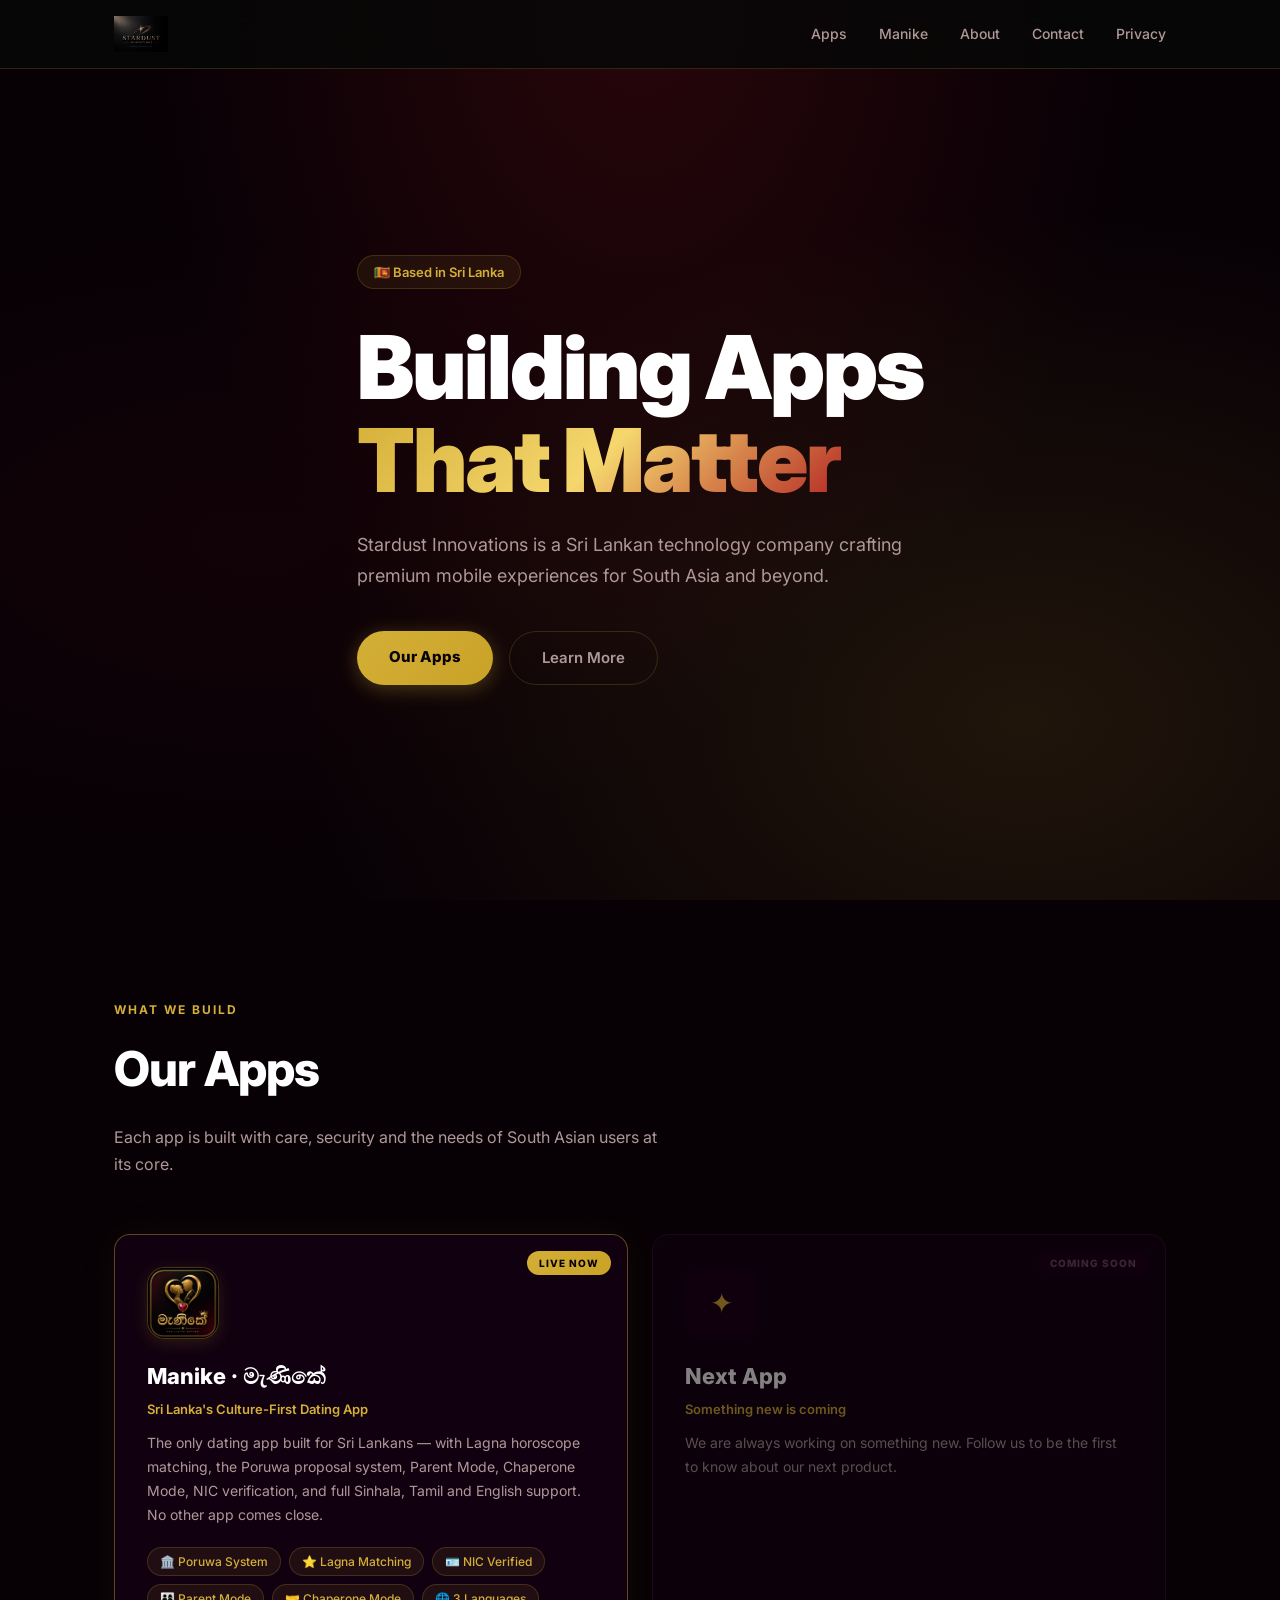
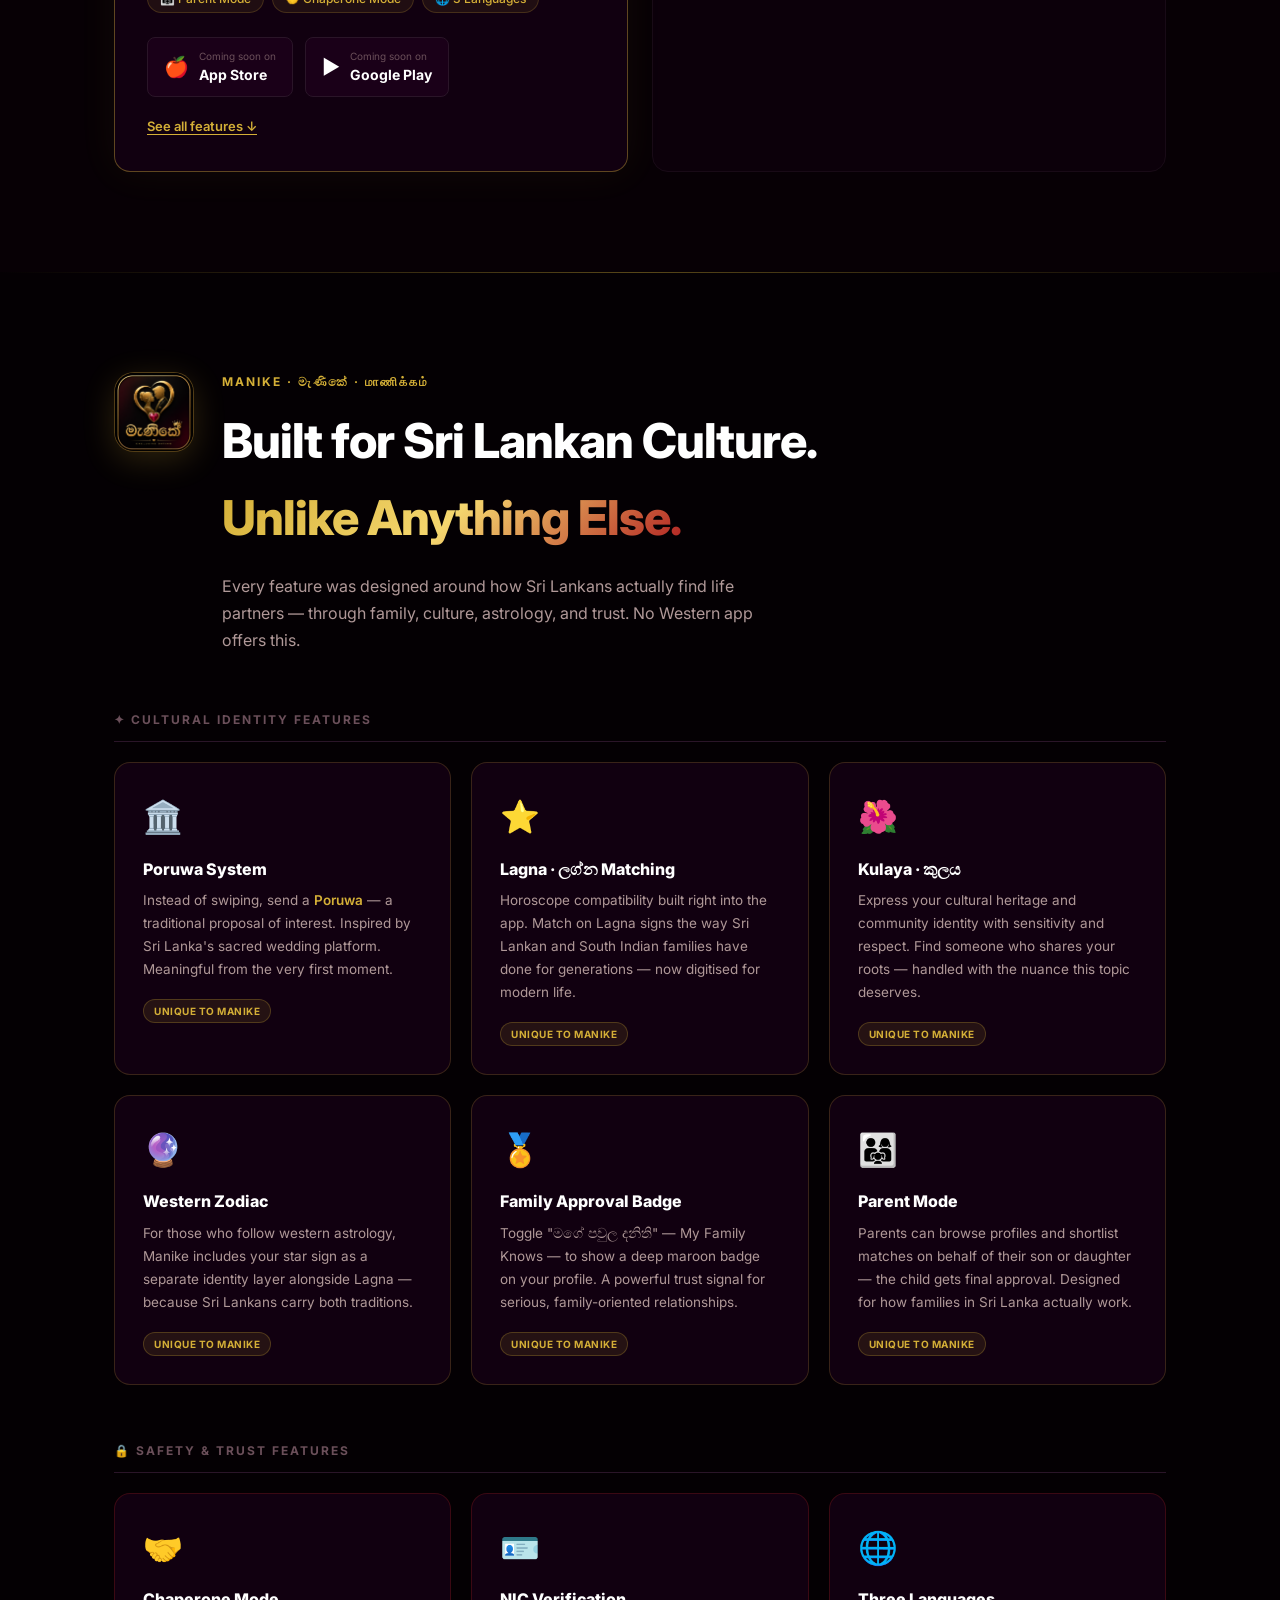
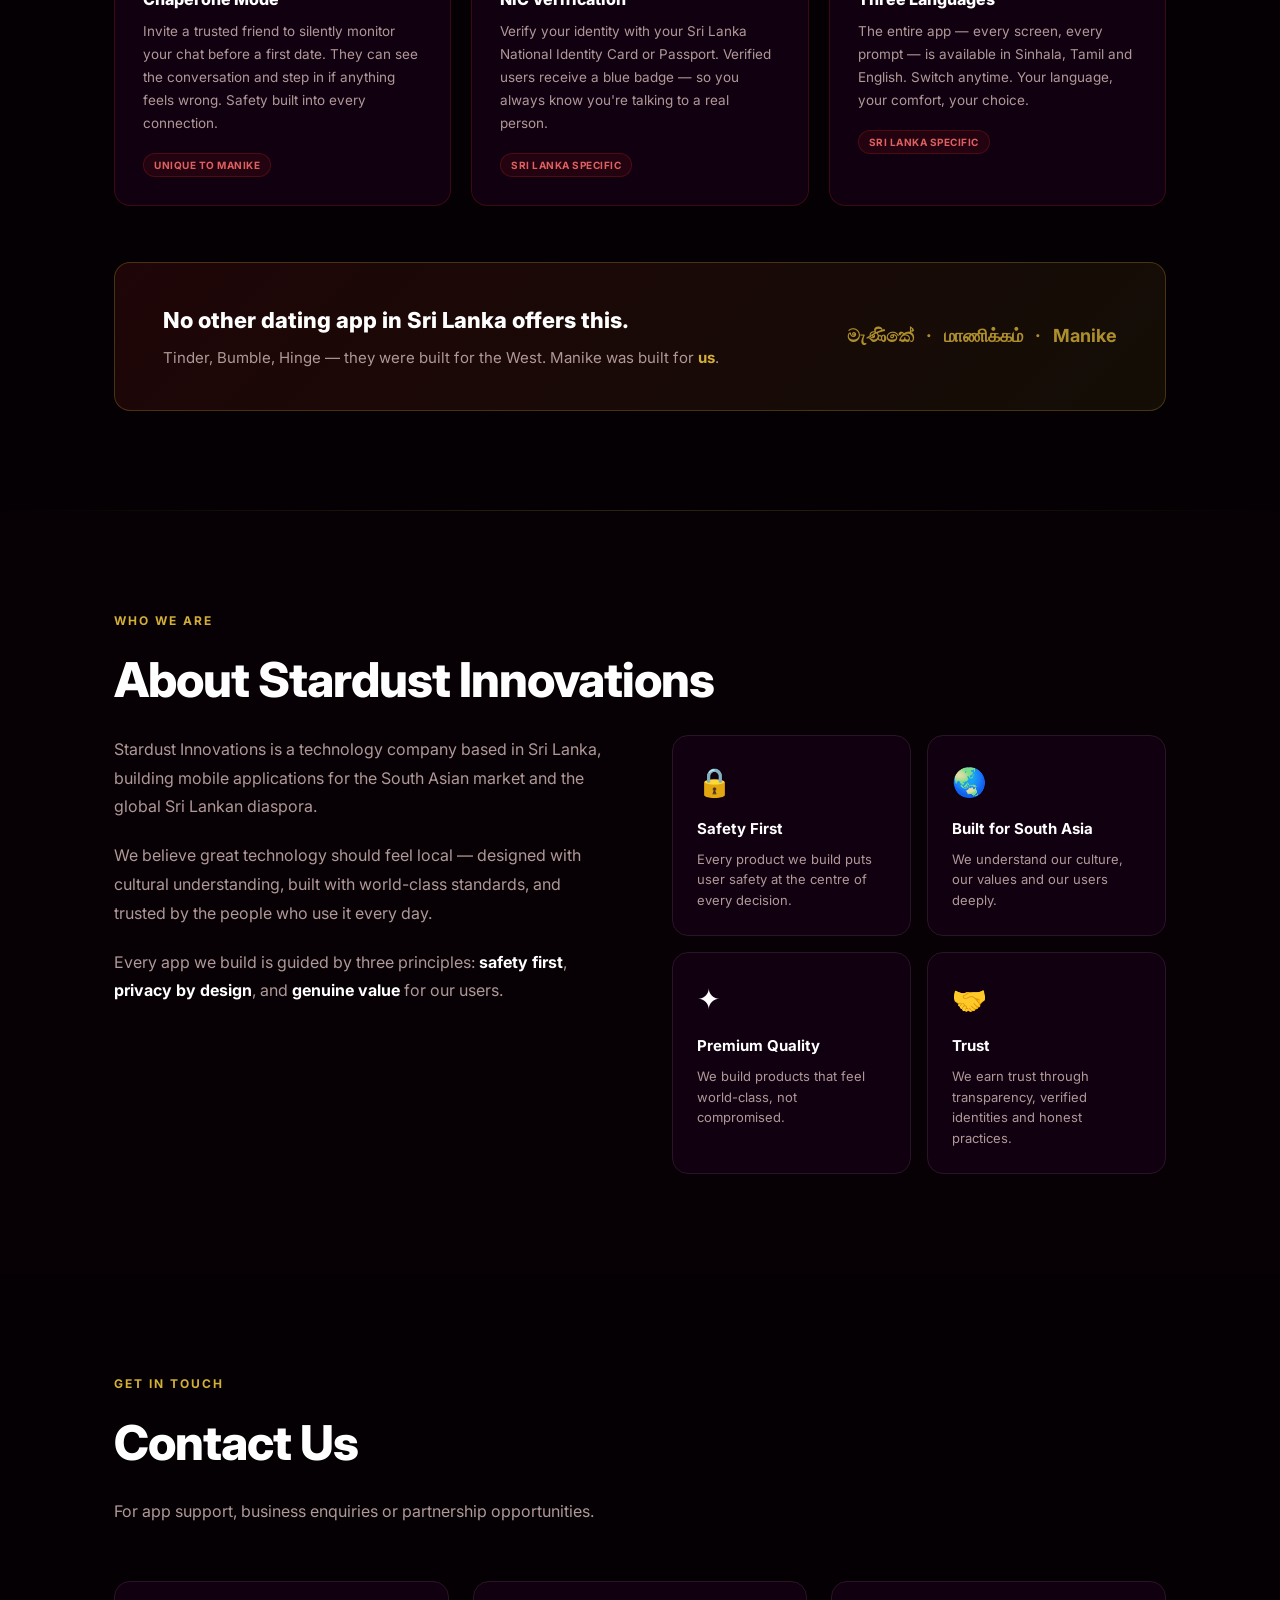
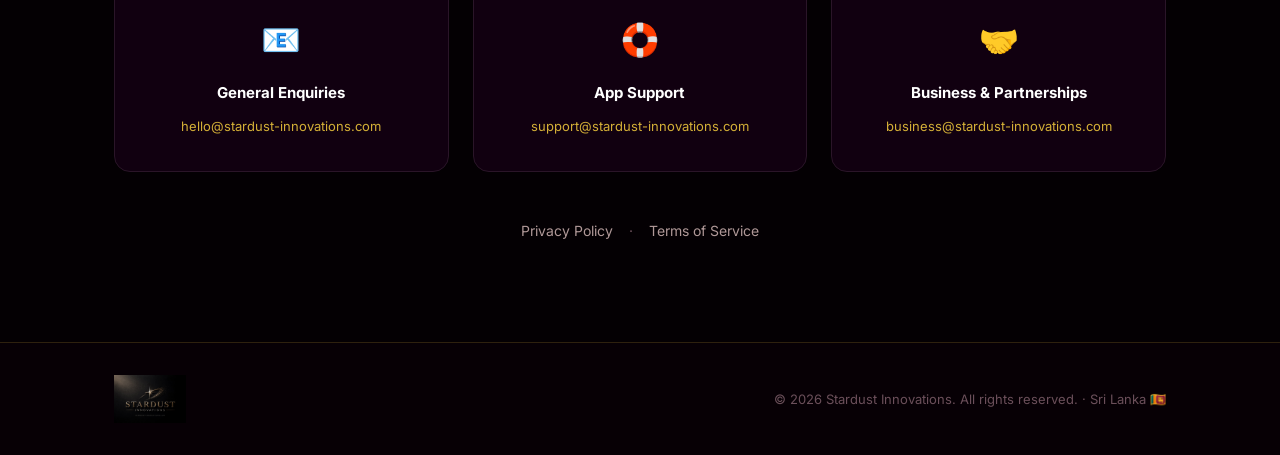
==== commit 0290fd8c: "fix: remove M fallback text, show Manike icon image only Co-Authored-By: Claude Sonnet 4.6 <noreply@" ====
--- a/index.html
+++ b/index.html
@@ -68,8 +68,7 @@
         <div class="app-card featured">
           <div class="app-card-badge">Live Now</div>
           <div class="app-icon manike-icon">
-            <img src="manike-icon.png" alt="Manike" onerror="this.style.display='none'" />
-            <span class="app-icon-fallback">M</span>
+            <img src="manike-icon.png" alt="Manike" />
           </div>
           <div class="app-info">
             <h3 class="app-name">Manike · මැණිකේ</h3>
@@ -129,8 +128,7 @@
 
       <div class="manike-header">
         <div class="manike-header-icon">
-          <img src="manike-icon.png" alt="Manike" onerror="this.style.display='none'" />
-          <span class="manike-icon-fallback">M</span>
+          <img src="manike-icon.png" alt="Manike" />
         </div>
         <div>
           <div class="section-label">Manike · මැණිකේ · மாணிக்கம்</div>
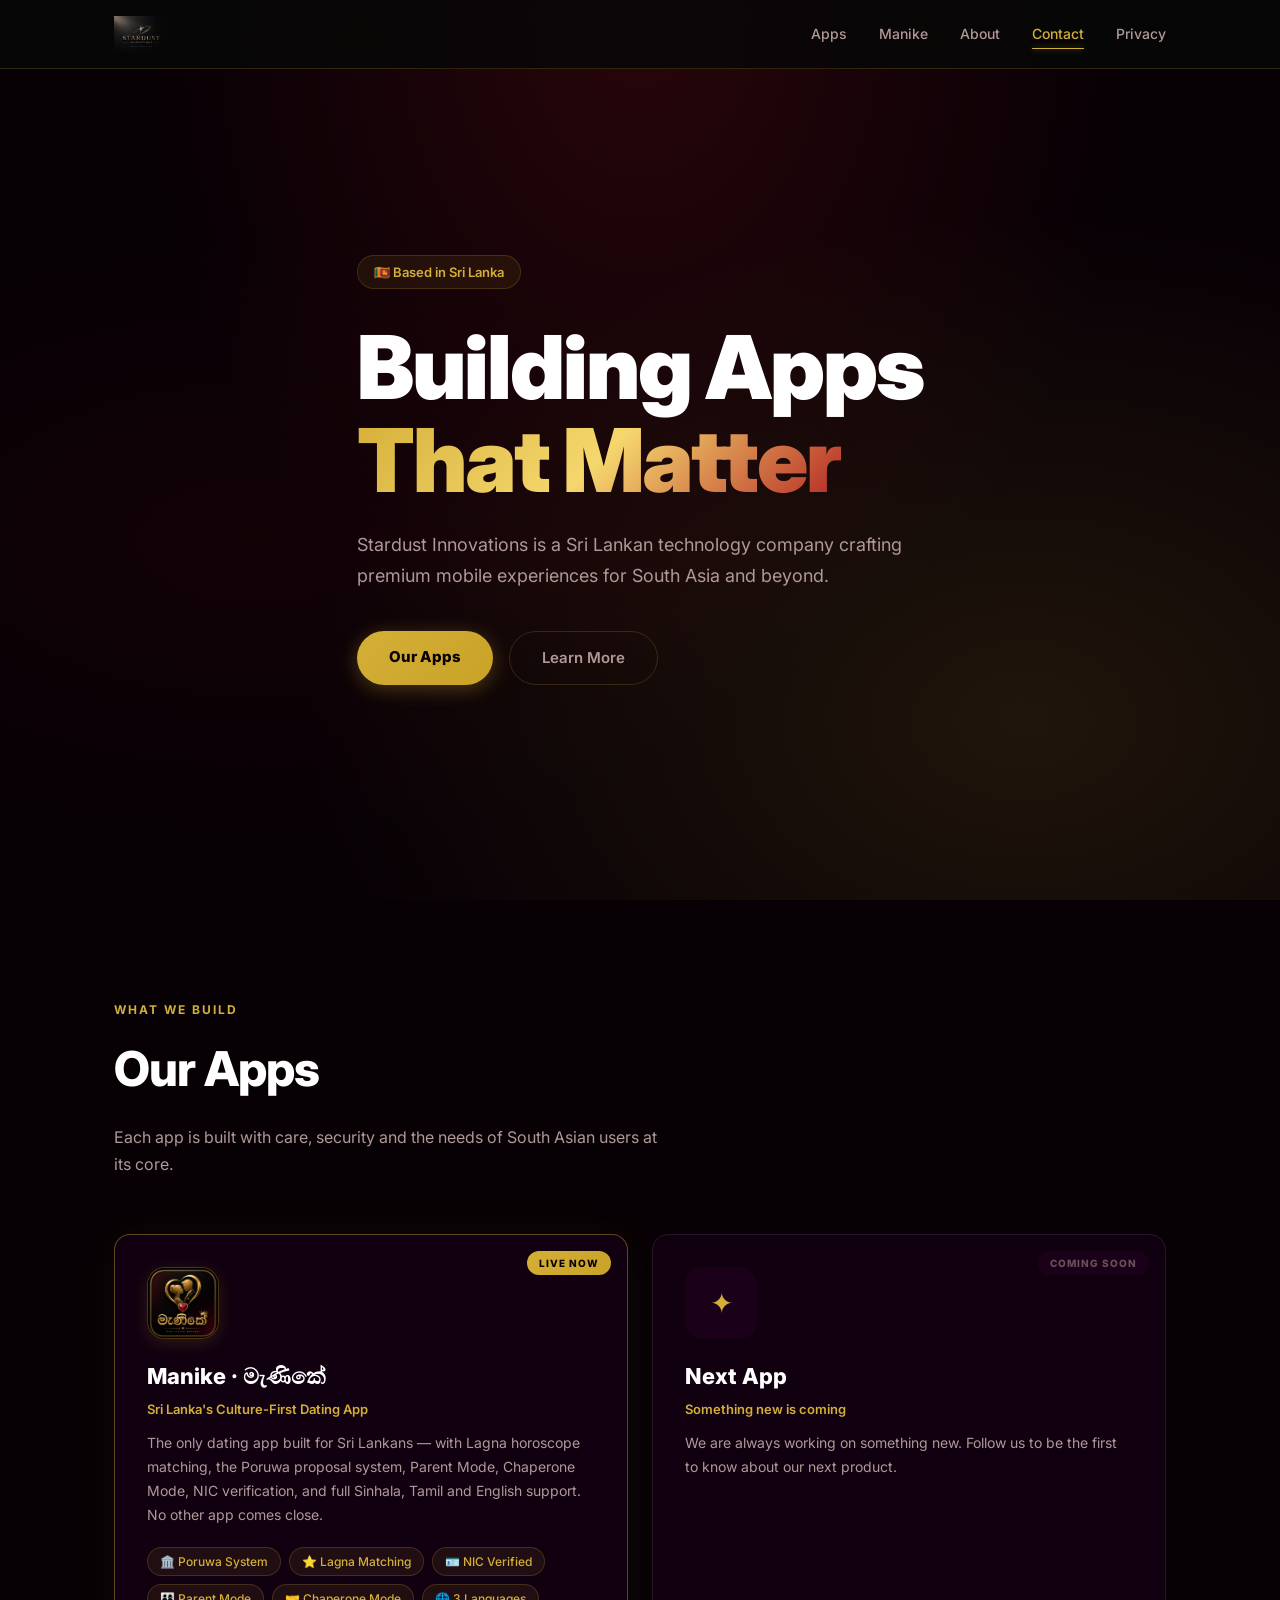
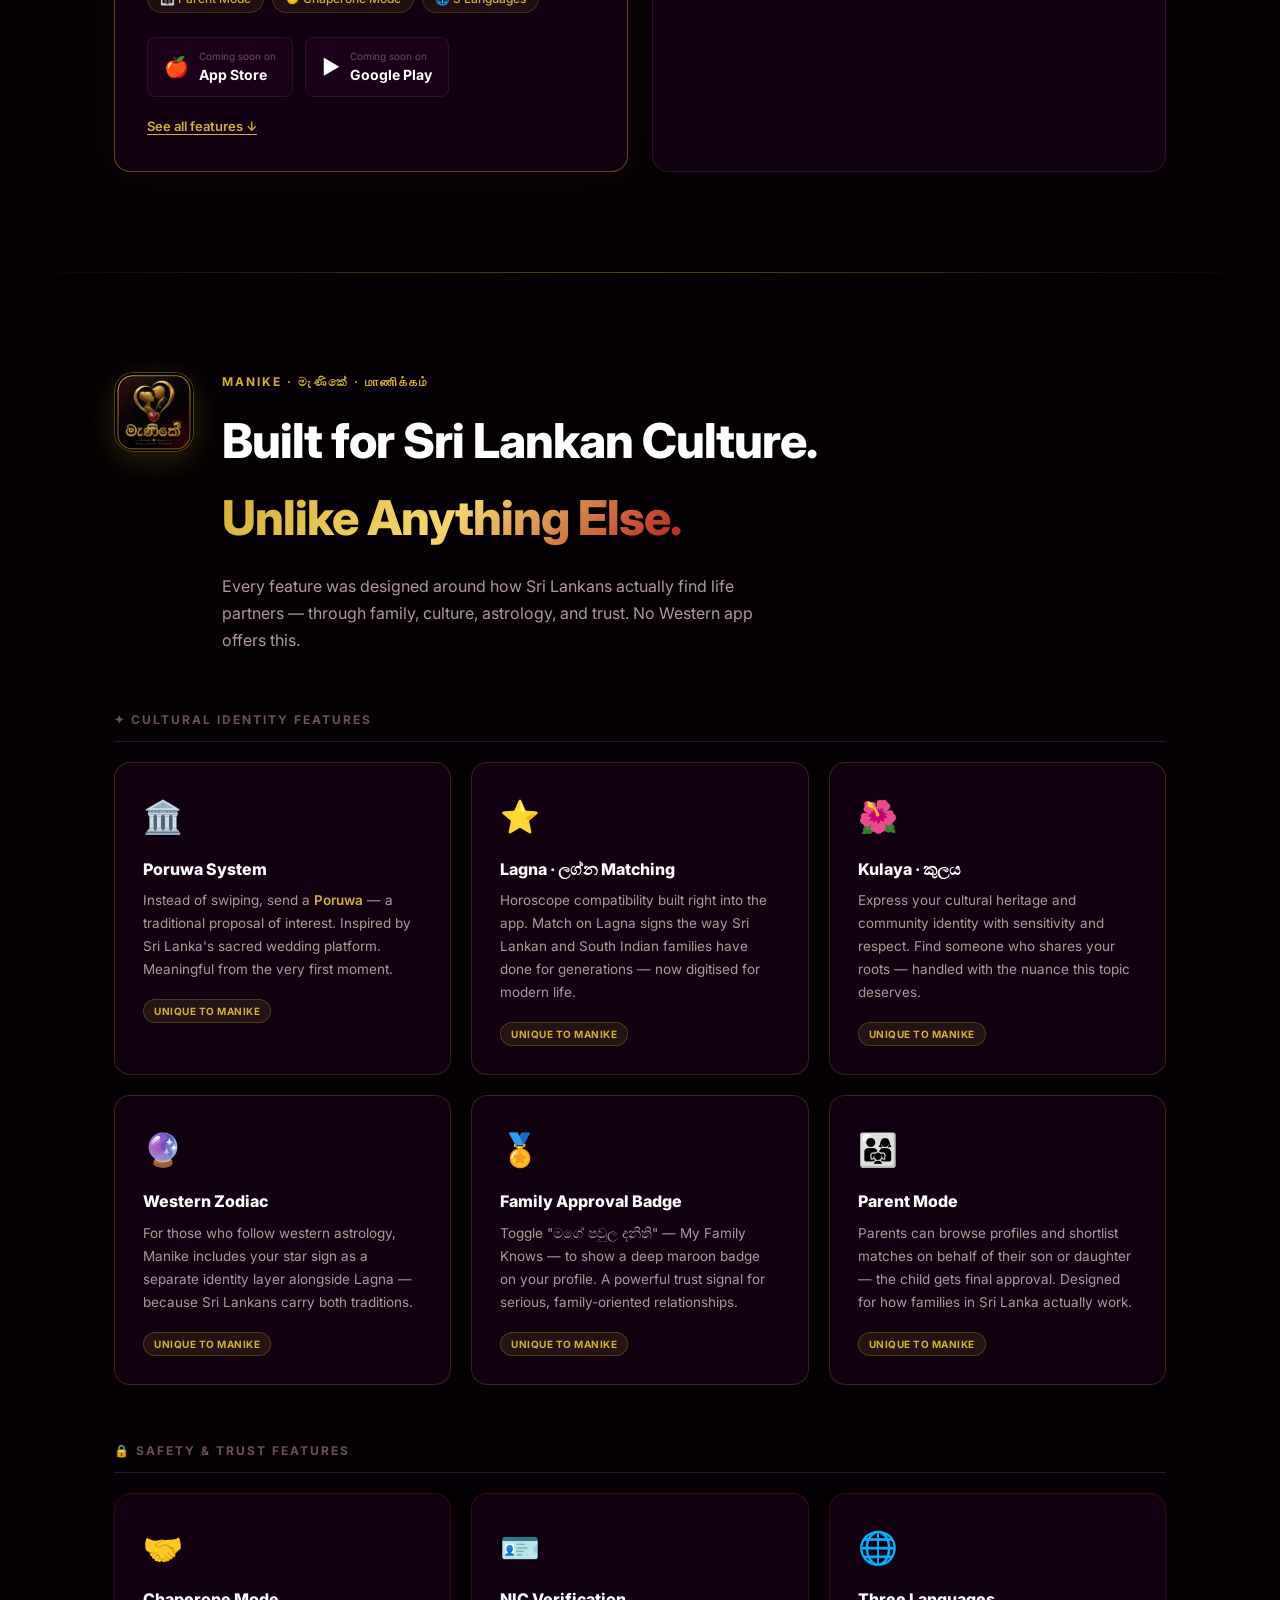
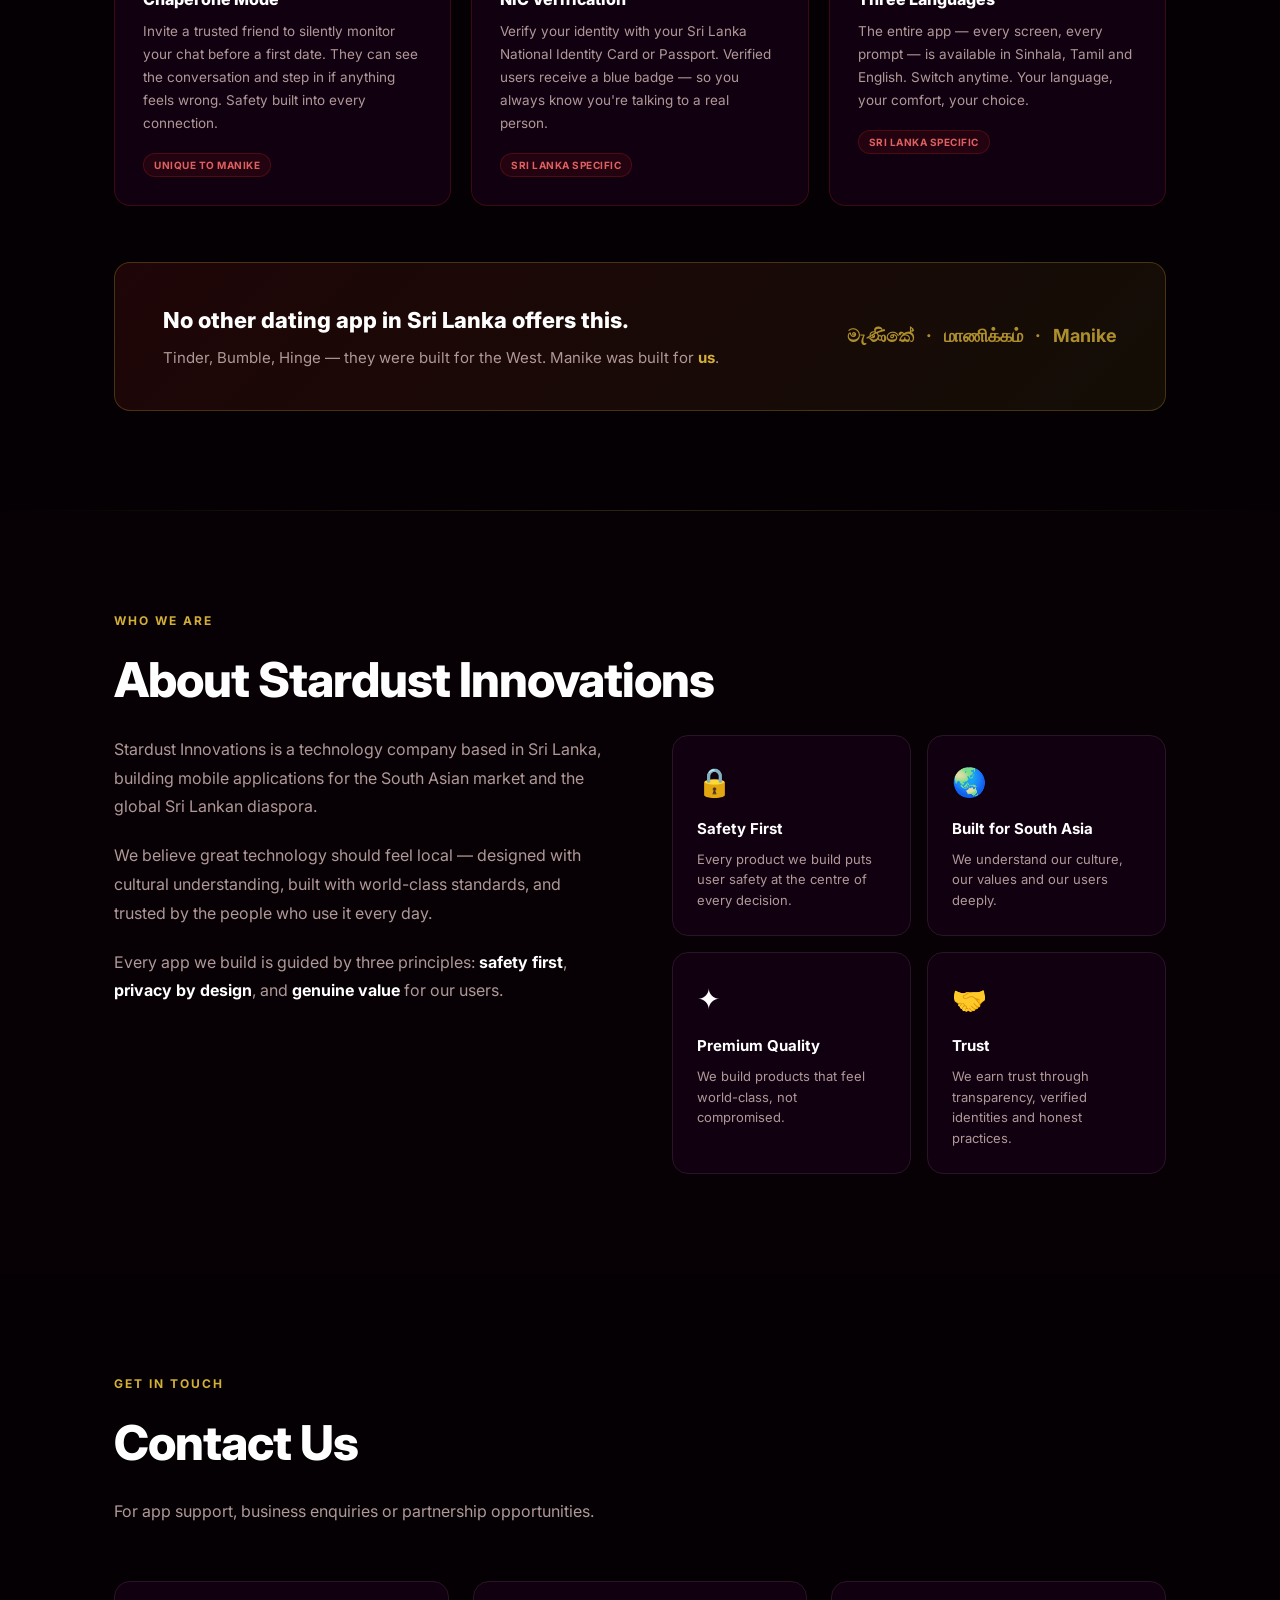
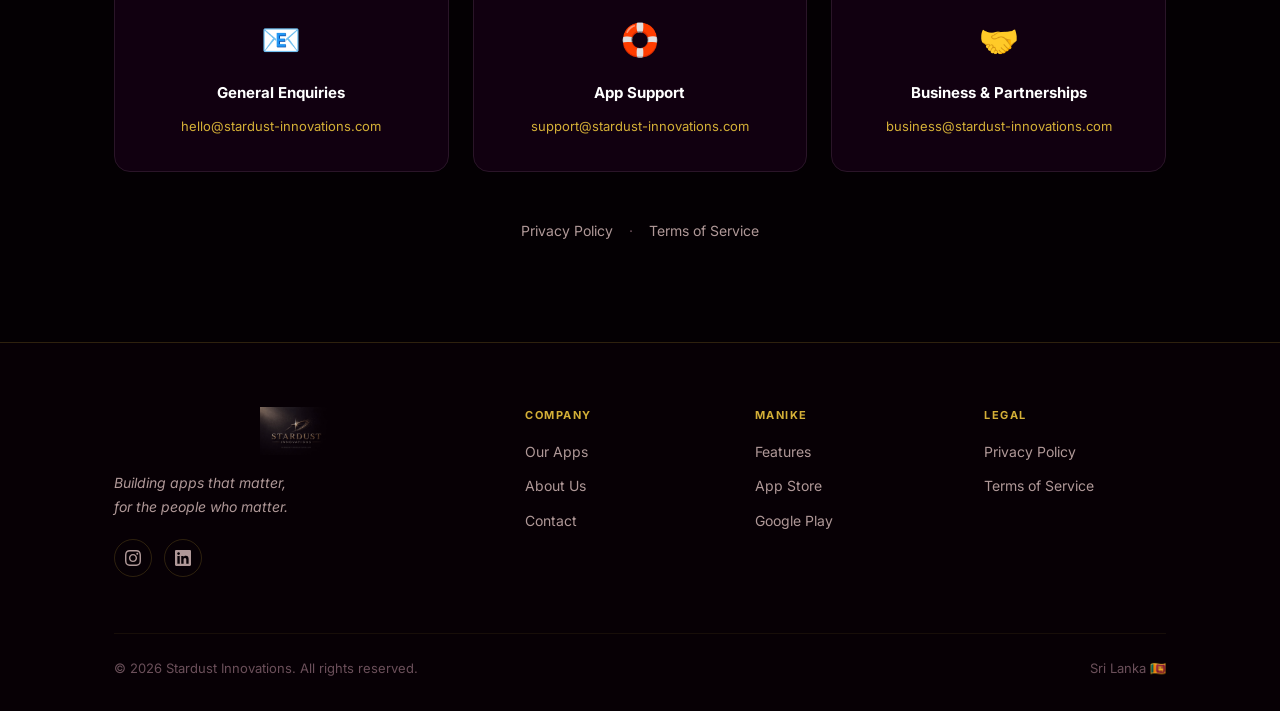
==== commit dd813f92: "feat: scroll reveal animations, active nav highlight, and premium footer - Scroll reveal: all sectio" ====
--- a/index.html
+++ b/index.html
@@ -59,13 +59,13 @@
   <!-- Apps -->
   <section class="section" id="apps">
     <div class="container">
-      <div class="section-label">What We Build</div>
-      <h2 class="section-title">Our Apps</h2>
-      <p class="section-sub">Each app is built with care, security and the needs of South Asian users at its core.</p>
+      <div class="section-label reveal">What We Build</div>
+      <h2 class="section-title reveal reveal-delay-1">Our Apps</h2>
+      <p class="section-sub reveal reveal-delay-2">Each app is built with care, security and the needs of South Asian users at its core.</p>
 
       <div class="apps-grid">
         <!-- Manike -->
-        <div class="app-card featured">
+        <div class="app-card featured reveal reveal-delay-3">
           <div class="app-card-badge">Live Now</div>
           <div class="app-icon manike-icon">
             <img src="manike-icon.png" alt="Manike" />
@@ -105,7 +105,7 @@
         </div>
 
         <!-- Future app placeholder -->
-        <div class="app-card upcoming">
+        <div class="app-card upcoming reveal reveal-delay-4">
           <div class="app-card-badge upcoming-badge">Coming Soon</div>
           <div class="app-icon upcoming-icon">
             <span>✦</span>
@@ -138,45 +138,45 @@
       </div>
 
       <!-- Cultural Features -->
-      <div class="features-category-label">✦ Cultural Identity Features</div>
+      <div class="features-category-label reveal">✦ Cultural Identity Features</div>
       <div class="features-grid">
 
-        <div class="feature-card feature-gold">
+        <div class="feature-card feature-gold reveal reveal-delay-1">
           <div class="feature-icon">🏛️</div>
           <h4 class="feature-title">Poruwa System</h4>
           <p class="feature-desc">Instead of swiping, send a <em>Poruwa</em> — a traditional proposal of interest. Inspired by Sri Lanka's sacred wedding platform. Meaningful from the very first moment.</p>
           <div class="feature-unique-badge">Unique to Manike</div>
         </div>
 
-        <div class="feature-card feature-gold">
+        <div class="feature-card feature-gold reveal reveal-delay-2">
           <div class="feature-icon">⭐</div>
           <h4 class="feature-title">Lagna · ලග්න Matching</h4>
           <p class="feature-desc">Horoscope compatibility built right into the app. Match on Lagna signs the way Sri Lankan and South Indian families have done for generations — now digitised for modern life.</p>
           <div class="feature-unique-badge">Unique to Manike</div>
         </div>
 
-        <div class="feature-card feature-gold">
+        <div class="feature-card feature-gold reveal reveal-delay-3">
           <div class="feature-icon">🌺</div>
           <h4 class="feature-title">Kulaya · කුලය</h4>
           <p class="feature-desc">Express your cultural heritage and community identity with sensitivity and respect. Find someone who shares your roots — handled with the nuance this topic deserves.</p>
           <div class="feature-unique-badge">Unique to Manike</div>
         </div>
 
-        <div class="feature-card feature-gold">
+        <div class="feature-card feature-gold reveal reveal-delay-1">
           <div class="feature-icon">🔮</div>
           <h4 class="feature-title">Western Zodiac</h4>
           <p class="feature-desc">For those who follow western astrology, Manike includes your star sign as a separate identity layer alongside Lagna — because Sri Lankans carry both traditions.</p>
           <div class="feature-unique-badge">Unique to Manike</div>
         </div>
 
-        <div class="feature-card feature-gold">
+        <div class="feature-card feature-gold reveal reveal-delay-2">
           <div class="feature-icon">🏅</div>
           <h4 class="feature-title">Family Approval Badge</h4>
           <p class="feature-desc">Toggle "මගේ පවුල දනිති" — My Family Knows — to show a deep maroon badge on your profile. A powerful trust signal for serious, family-oriented relationships.</p>
           <div class="feature-unique-badge">Unique to Manike</div>
         </div>
 
-        <div class="feature-card feature-gold">
+        <div class="feature-card feature-gold reveal reveal-delay-3">
           <div class="feature-icon">👨‍👩‍👧</div>
           <h4 class="feature-title">Parent Mode</h4>
           <p class="feature-desc">Parents can browse profiles and shortlist matches on behalf of their son or daughter — the child gets final approval. Designed for how families in Sri Lanka actually work.</p>
@@ -186,24 +186,24 @@
       </div>
 
       <!-- Safety Features -->
-      <div class="features-category-label" style="margin-top: 56px;">🔒 Safety & Trust Features</div>
+      <div class="features-category-label reveal" style="margin-top: 56px;">🔒 Safety & Trust Features</div>
       <div class="features-grid">
 
-        <div class="feature-card feature-maroon">
+        <div class="feature-card feature-maroon reveal reveal-delay-1">
           <div class="feature-icon">🤝</div>
           <h4 class="feature-title">Chaperone Mode</h4>
           <p class="feature-desc">Invite a trusted friend to silently monitor your chat before a first date. They can see the conversation and step in if anything feels wrong. Safety built into every connection.</p>
           <div class="feature-unique-badge feature-unique-badge-maroon">Unique to Manike</div>
         </div>
 
-        <div class="feature-card feature-maroon">
+        <div class="feature-card feature-maroon reveal reveal-delay-2">
           <div class="feature-icon">🪪</div>
           <h4 class="feature-title">NIC Verification</h4>
           <p class="feature-desc">Verify your identity with your Sri Lanka National Identity Card or Passport. Verified users receive a blue badge — so you always know you're talking to a real person.</p>
           <div class="feature-unique-badge feature-unique-badge-maroon">Sri Lanka Specific</div>
         </div>
 
-        <div class="feature-card feature-maroon">
+        <div class="feature-card feature-maroon reveal reveal-delay-3">
           <div class="feature-icon">🌐</div>
           <h4 class="feature-title">Three Languages</h4>
           <p class="feature-desc">The entire app — every screen, every prompt — is available in Sinhala, Tamil and English. Switch anytime. Your language, your comfort, your choice.</p>
@@ -233,10 +233,10 @@
   <!-- About -->
   <section class="section" id="about">
     <div class="container">
-      <div class="section-label">Who We Are</div>
-      <h2 class="section-title">About Stardust Innovations</h2>
+      <div class="section-label reveal">Who We Are</div>
+      <h2 class="section-title reveal reveal-delay-1">About Stardust Innovations</h2>
       <div class="about-grid">
-        <div class="about-text">
+        <div class="about-text reveal reveal-delay-2">
           <p>
             Stardust Innovations is a technology company based in Sri Lanka, building mobile applications for the South Asian market and the global Sri Lankan diaspora.
           </p>
@@ -248,22 +248,22 @@
           </p>
         </div>
         <div class="values-grid">
-          <div class="value-card">
+          <div class="value-card reveal reveal-delay-2">
             <div class="value-icon">🔒</div>
             <h4>Safety First</h4>
             <p>Every product we build puts user safety at the centre of every decision.</p>
           </div>
-          <div class="value-card">
+          <div class="value-card reveal reveal-delay-3">
             <div class="value-icon">🌏</div>
             <h4>Built for South Asia</h4>
             <p>We understand our culture, our values and our users deeply.</p>
           </div>
-          <div class="value-card">
+          <div class="value-card reveal reveal-delay-4">
             <div class="value-icon">✦</div>
             <h4>Premium Quality</h4>
             <p>We build products that feel world-class, not compromised.</p>
           </div>
-          <div class="value-card">
+          <div class="value-card reveal reveal-delay-5">
             <div class="value-icon">🤝</div>
             <h4>Trust</h4>
             <p>We earn trust through transparency, verified identities and honest practices.</p>
@@ -276,22 +276,22 @@
   <!-- Contact -->
   <section class="section section-dark" id="contact">
     <div class="container">
-      <div class="section-label">Get in Touch</div>
-      <h2 class="section-title">Contact Us</h2>
-      <p class="section-sub">For app support, business enquiries or partnership opportunities.</p>
+      <div class="section-label reveal">Get in Touch</div>
+      <h2 class="section-title reveal reveal-delay-1">Contact Us</h2>
+      <p class="section-sub reveal reveal-delay-2">For app support, business enquiries or partnership opportunities.</p>
 
       <div class="contact-grid">
-        <div class="contact-card">
+        <div class="contact-card reveal reveal-delay-2">
           <div class="contact-icon">📧</div>
           <h4>General Enquiries</h4>
           <a href="mailto:hello@stardust-innovations.com">hello@stardust-innovations.com</a>
         </div>
-        <div class="contact-card">
+        <div class="contact-card reveal reveal-delay-3">
           <div class="contact-icon">🛟</div>
           <h4>App Support</h4>
           <a href="mailto:support@stardust-innovations.com">support@stardust-innovations.com</a>
         </div>
-        <div class="contact-card">
+        <div class="contact-card reveal reveal-delay-4">
           <div class="contact-icon">🤝</div>
           <h4>Business & Partnerships</h4>
           <a href="mailto:business@stardust-innovations.com">business@stardust-innovations.com</a>
@@ -309,13 +309,46 @@
   <!-- Footer -->
   <footer class="footer">
     <div class="container">
-      <div class="footer-inner">
-        <div class="footer-brand">
+      <div class="footer-grid">
+
+        <div class="footer-brand-col">
           <img src="logo.png" alt="Stardust Innovations" class="footer-logo-img" />
-        </div>
-        <div class="footer-copy">
-          © 2026 Stardust Innovations. All rights reserved. · Sri Lanka 🇱🇰
-        </div>
+          <p class="footer-tagline">Building apps that matter,<br/>for the people who matter.</p>
+          <div class="footer-social">
+            <a href="https://www.instagram.com/stardust.innovations.lk" class="social-link" target="_blank" aria-label="Instagram">
+              <svg viewBox="0 0 24 24" xmlns="http://www.w3.org/2000/svg"><path d="M12 2.163c3.204 0 3.584.012 4.85.07 3.252.148 4.771 1.691 4.919 4.919.058 1.265.069 1.645.069 4.849 0 3.205-.012 3.584-.069 4.849-.149 3.225-1.664 4.771-4.919 4.919-1.266.058-1.644.07-4.85.07-3.204 0-3.584-.012-4.849-.07-3.26-.149-4.771-1.699-4.919-4.92-.058-1.265-.07-1.644-.07-4.849 0-3.204.013-3.583.07-4.849.149-3.227 1.664-4.771 4.919-4.919 1.266-.057 1.645-.069 4.849-.069zm0-2.163c-3.259 0-3.667.014-4.947.072-4.358.2-6.78 2.618-6.98 6.98-.059 1.281-.073 1.689-.073 4.948 0 3.259.014 3.668.072 4.948.2 4.358 2.618 6.78 6.98 6.98 1.281.058 1.689.072 4.948.072 3.259 0 3.668-.014 4.948-.072 4.354-.2 6.782-2.618 6.979-6.98.059-1.28.073-1.689.073-4.948 0-3.259-.014-3.667-.072-4.947-.196-4.354-2.617-6.78-6.979-6.98-1.281-.059-1.69-.073-4.949-.073zm0 5.838c-3.403 0-6.162 2.759-6.162 6.162s2.759 6.163 6.162 6.163 6.162-2.759 6.162-6.163c0-3.403-2.759-6.162-6.162-6.162zm0 10.162c-2.209 0-4-1.79-4-4 0-2.209 1.791-4 4-4s4 1.791 4 4c0 2.21-1.791 4-4 4zm6.406-11.845c-.796 0-1.441.645-1.441 1.44s.645 1.44 1.441 1.44c.795 0 1.439-.645 1.439-1.44s-.644-1.44-1.439-1.44z"/></svg>
+            </a>
+            <a href="https://www.linkedin.com/company/stardust-innovations-lk" class="social-link" target="_blank" aria-label="LinkedIn">
+              <svg viewBox="0 0 24 24" xmlns="http://www.w3.org/2000/svg"><path d="M20.447 20.452h-3.554v-5.569c0-1.328-.027-3.037-1.852-3.037-1.853 0-2.136 1.445-2.136 2.939v5.667H9.351V9h3.414v1.561h.046c.477-.9 1.637-1.85 3.37-1.85 3.601 0 4.267 2.37 4.267 5.455v6.286zM5.337 7.433c-1.144 0-2.063-.926-2.063-2.065 0-1.138.92-2.063 2.063-2.063 1.14 0 2.064.925 2.064 2.063 0 1.139-.925 2.065-2.064 2.065zm1.782 13.019H3.555V9h3.564v11.452zM22.225 0H1.771C.792 0 0 .774 0 1.729v20.542C0 23.227.792 24 1.771 24h20.451C23.2 24 24 23.227 24 22.271V1.729C24 .774 23.2 0 22.222 0h.003z"/></svg>
+            </a>
+          </div>
+        </div>
+
+        <div class="footer-links-group">
+          <h5>Company</h5>
+          <a href="#apps">Our Apps</a>
+          <a href="#about">About Us</a>
+          <a href="#contact">Contact</a>
+        </div>
+
+        <div class="footer-links-group">
+          <h5>Manike</h5>
+          <a href="#manike">Features</a>
+          <a href="#">App Store</a>
+          <a href="#">Google Play</a>
+        </div>
+
+        <div class="footer-links-group">
+          <h5>Legal</h5>
+          <a href="privacy.html">Privacy Policy</a>
+          <a href="terms.html">Terms of Service</a>
+        </div>
+
+      </div>
+
+      <div class="footer-bottom">
+        <span class="footer-copy">© 2026 Stardust Innovations. All rights reserved.</span>
+        <span class="footer-flag">Sri Lanka 🇱🇰</span>
       </div>
     </div>
   </footer>
--- a/styles.css
+++ b/styles.css
@@ -65,6 +65,7 @@
   width: auto;
   display: block;
   object-fit: contain;
+  mix-blend-mode: screen;
 }
 
 .footer-logo-img {
@@ -72,6 +73,7 @@
   width: auto;
   display: block;
   object-fit: contain;
+  mix-blend-mode: screen;
   opacity: 0.9;
 }
 
@@ -120,15 +122,49 @@
 }
 
 .star {
-  position: absolute; width: 2px; height: 2px;
-  background: var(--primary); border-radius: 50%;
+  position: absolute;
+  border-radius: 50%;
   animation: twinkle var(--duration) ease-in-out infinite;
   opacity: 0;
 }
 
+.star-sparkle {
+  position: absolute;
+  animation: twinkle-sparkle var(--duration) ease-in-out infinite;
+  opacity: 0;
+}
+
+.star-sparkle::before,
+.star-sparkle::after {
+  content: '';
+  position: absolute;
+  border-radius: 50%;
+}
+
+.star-sparkle::before {
+  width: 100%;
+  height: 18%;
+  background: linear-gradient(to right, transparent 0%, var(--star-color, #fff) 35%, var(--star-color, #fff) 65%, transparent 100%);
+  top: 41%;
+  left: 0;
+}
+
+.star-sparkle::after {
+  height: 100%;
+  width: 18%;
+  background: linear-gradient(to bottom, transparent 0%, var(--star-color, #fff) 35%, var(--star-color, #fff) 65%, transparent 100%);
+  left: 41%;
+  top: 0;
+}
+
 @keyframes twinkle {
-  0%, 100% { opacity: 0; }
-  50% { opacity: var(--opacity); }
+  0%, 100% { opacity: 0; transform: scale(0.8); }
+  50% { opacity: var(--opacity); transform: scale(1); }
+}
+
+@keyframes twinkle-sparkle {
+  0%, 100% { opacity: 0; transform: scale(0.4) rotate(0deg); }
+  40%, 60% { opacity: var(--opacity); transform: scale(1) rotate(var(--rotate, 15deg)); }
 }
 
 .hero .container { position: relative; z-index: 1; }
@@ -529,19 +565,97 @@
 .legal-links a { color: var(--text-secondary); }
 .legal-links a:hover { color: var(--primary); }
 
+/* ── Scroll Reveal ────────────────────────────────────────────────────────── */
+.reveal {
+  opacity: 0;
+  transform: translateY(36px);
+  transition: opacity 0.75s cubic-bezier(0.22, 1, 0.36, 1),
+              transform 0.75s cubic-bezier(0.22, 1, 0.36, 1);
+}
+.reveal.revealed { opacity: 1; transform: translateY(0); }
+.reveal-delay-1 { transition-delay: 0.1s; }
+.reveal-delay-2 { transition-delay: 0.2s; }
+.reveal-delay-3 { transition-delay: 0.3s; }
+.reveal-delay-4 { transition-delay: 0.4s; }
+.reveal-delay-5 { transition-delay: 0.5s; }
+.reveal-delay-6 { transition-delay: 0.6s; }
+
+/* ── Active nav link ──────────────────────────────────────────────────────── */
+.nav-links a {
+  position: relative;
+  transition: color 0.2s;
+}
+.nav-links a.nav-active {
+  color: var(--primary);
+}
+.nav-links a.nav-active::after {
+  content: '';
+  position: absolute;
+  bottom: -4px; left: 0; right: 0;
+  height: 1.5px;
+  background: var(--primary);
+  border-radius: 2px;
+  box-shadow: 0 0 6px rgba(212,175,55,0.6);
+}
+
 /* ── Footer ───────────────────────────────────────────────────────────────── */
 .footer {
   border-top: 1px solid var(--border-gold);
-  padding: 32px 0;
-}
-
-.footer-inner {
+  padding: 64px 0 32px;
+}
+
+.footer-grid {
+  display: grid;
+  grid-template-columns: 2fr 1fr 1fr 1fr;
+  gap: 48px;
+  margin-bottom: 56px;
+}
+
+.footer-brand-col { display: flex; flex-direction: column; gap: 16px; }
+.footer-tagline {
+  font-size: 14px; color: var(--text-secondary);
+  line-height: 1.7; max-width: 240px;
+  font-style: italic;
+}
+
+.footer-social { display: flex; gap: 12px; margin-top: 4px; }
+.social-link {
+  display: flex; align-items: center; justify-content: center;
+  width: 38px; height: 38px;
+  border: 1px solid var(--border-gold);
+  border-radius: 50%;
+  color: var(--text-secondary);
+  transition: color 0.2s, border-color 0.2s, box-shadow 0.2s;
+  text-decoration: none;
+}
+.social-link svg { width: 16px; height: 16px; fill: currentColor; }
+.social-link:hover {
+  color: var(--primary);
+  border-color: var(--primary);
+  box-shadow: 0 0 12px rgba(212,175,55,0.25);
+}
+
+.footer-links-group { display: flex; flex-direction: column; gap: 12px; }
+.footer-links-group h5 {
+  font-size: 11px; font-weight: 700; letter-spacing: 1.5px;
+  text-transform: uppercase; color: var(--primary);
+  margin-bottom: 4px;
+}
+.footer-links-group a {
+  font-size: 14px; color: var(--text-secondary);
+  text-decoration: none; transition: color 0.2s;
+  width: fit-content;
+}
+.footer-links-group a:hover { color: var(--primary); }
+
+.footer-bottom {
   display: flex; align-items: center; justify-content: space-between;
-  flex-wrap: wrap; gap: 16px;
-}
-
-.footer-brand { font-size: 15px; font-weight: 700; display: flex; align-items: center; gap: 8px; }
+  padding-top: 24px;
+  border-top: 1px solid rgba(212,175,55,0.08);
+  flex-wrap: wrap; gap: 8px;
+}
 .footer-copy { font-size: 13px; color: var(--text-muted); }
+.footer-flag { font-size: 13px; color: var(--text-muted); }
 
 /* ── Responsive ───────────────────────────────────────────────────────────── */
 @media (max-width: 768px) {
@@ -562,7 +676,8 @@
   .manike-callout { flex-direction: column; padding: 32px 24px; }
   .manike-callout-langs { font-size: 15px; }
 
-  .footer-inner { flex-direction: column; text-align: center; }
+  .footer-grid { grid-template-columns: 1fr 1fr; gap: 36px; }
+  .footer-bottom { flex-direction: column; text-align: center; }
 }
 
 @media (max-width: 480px) {
@@ -570,4 +685,5 @@
   .features-grid { grid-template-columns: 1fr; }
   .hero-btns { flex-direction: column; }
   .btn-primary, .btn-secondary { text-align: center; }
-}
+  .footer-grid { grid-template-columns: 1fr; }
+}
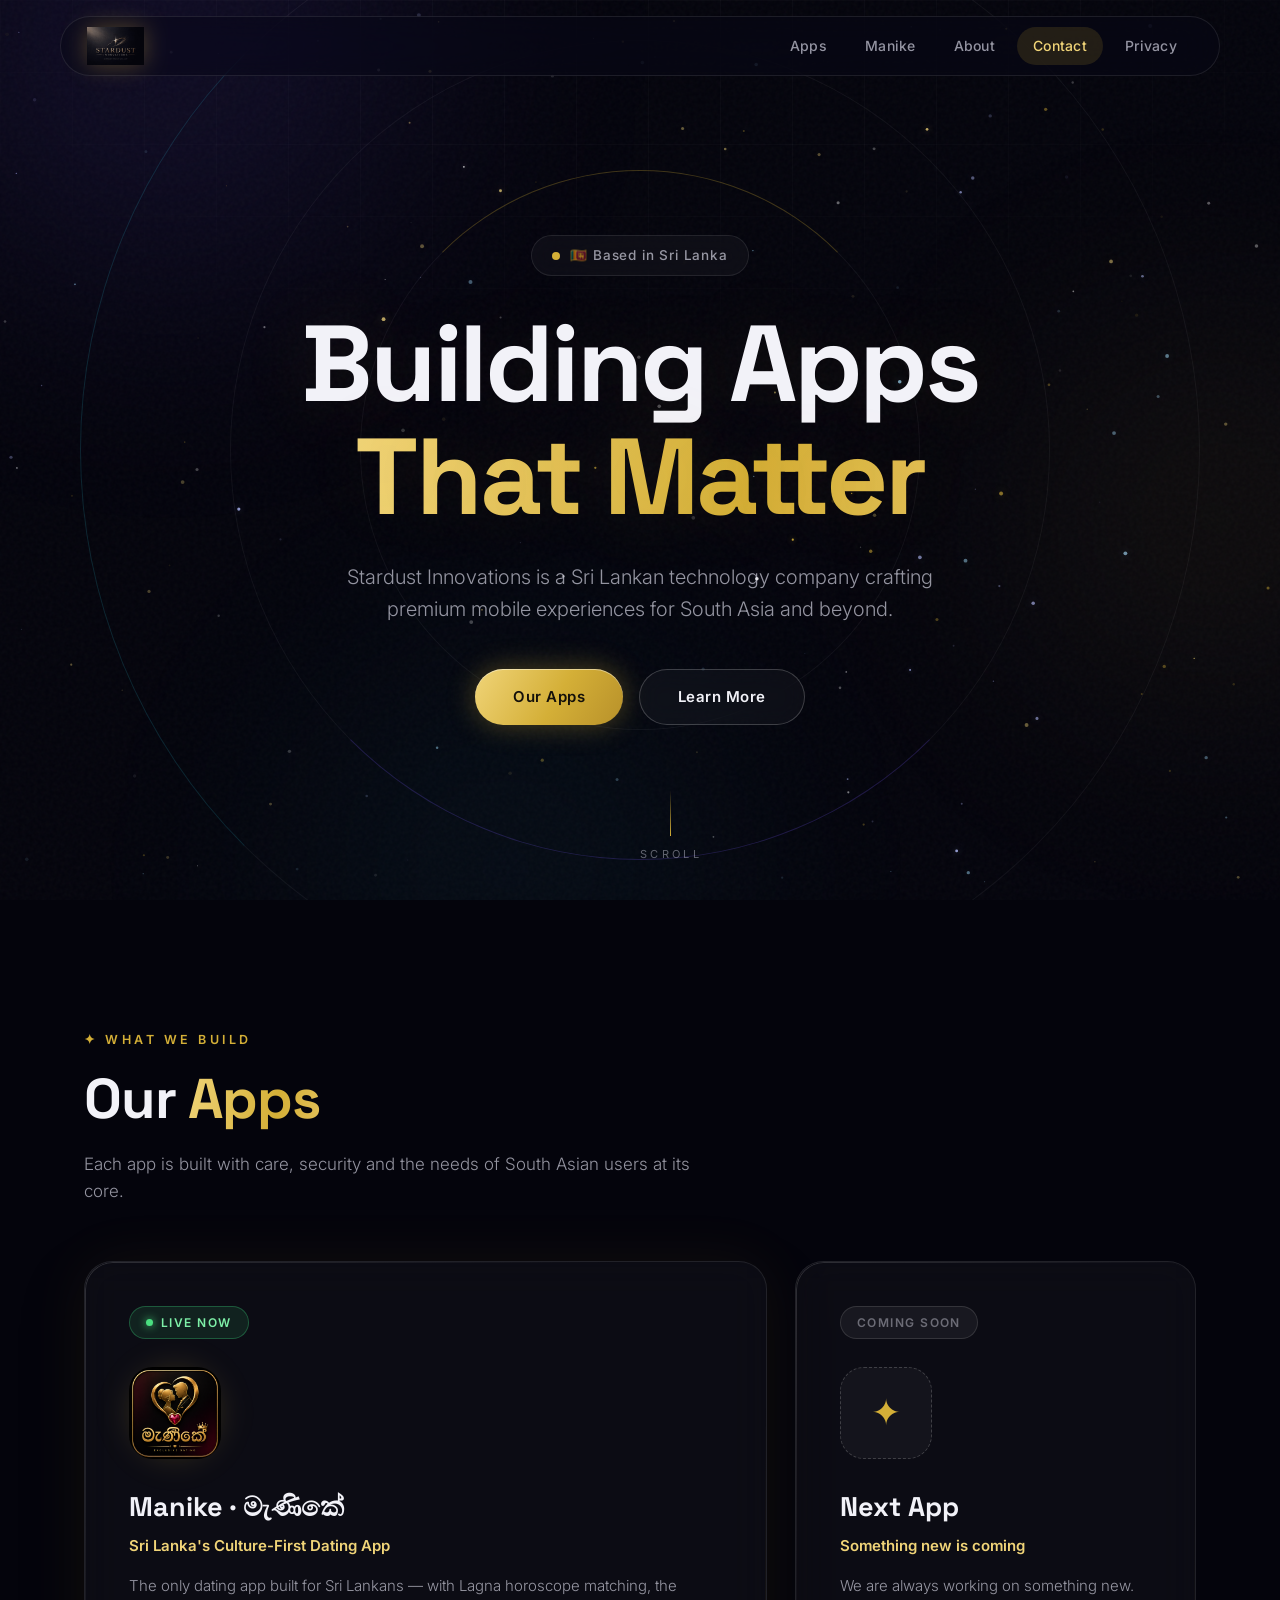
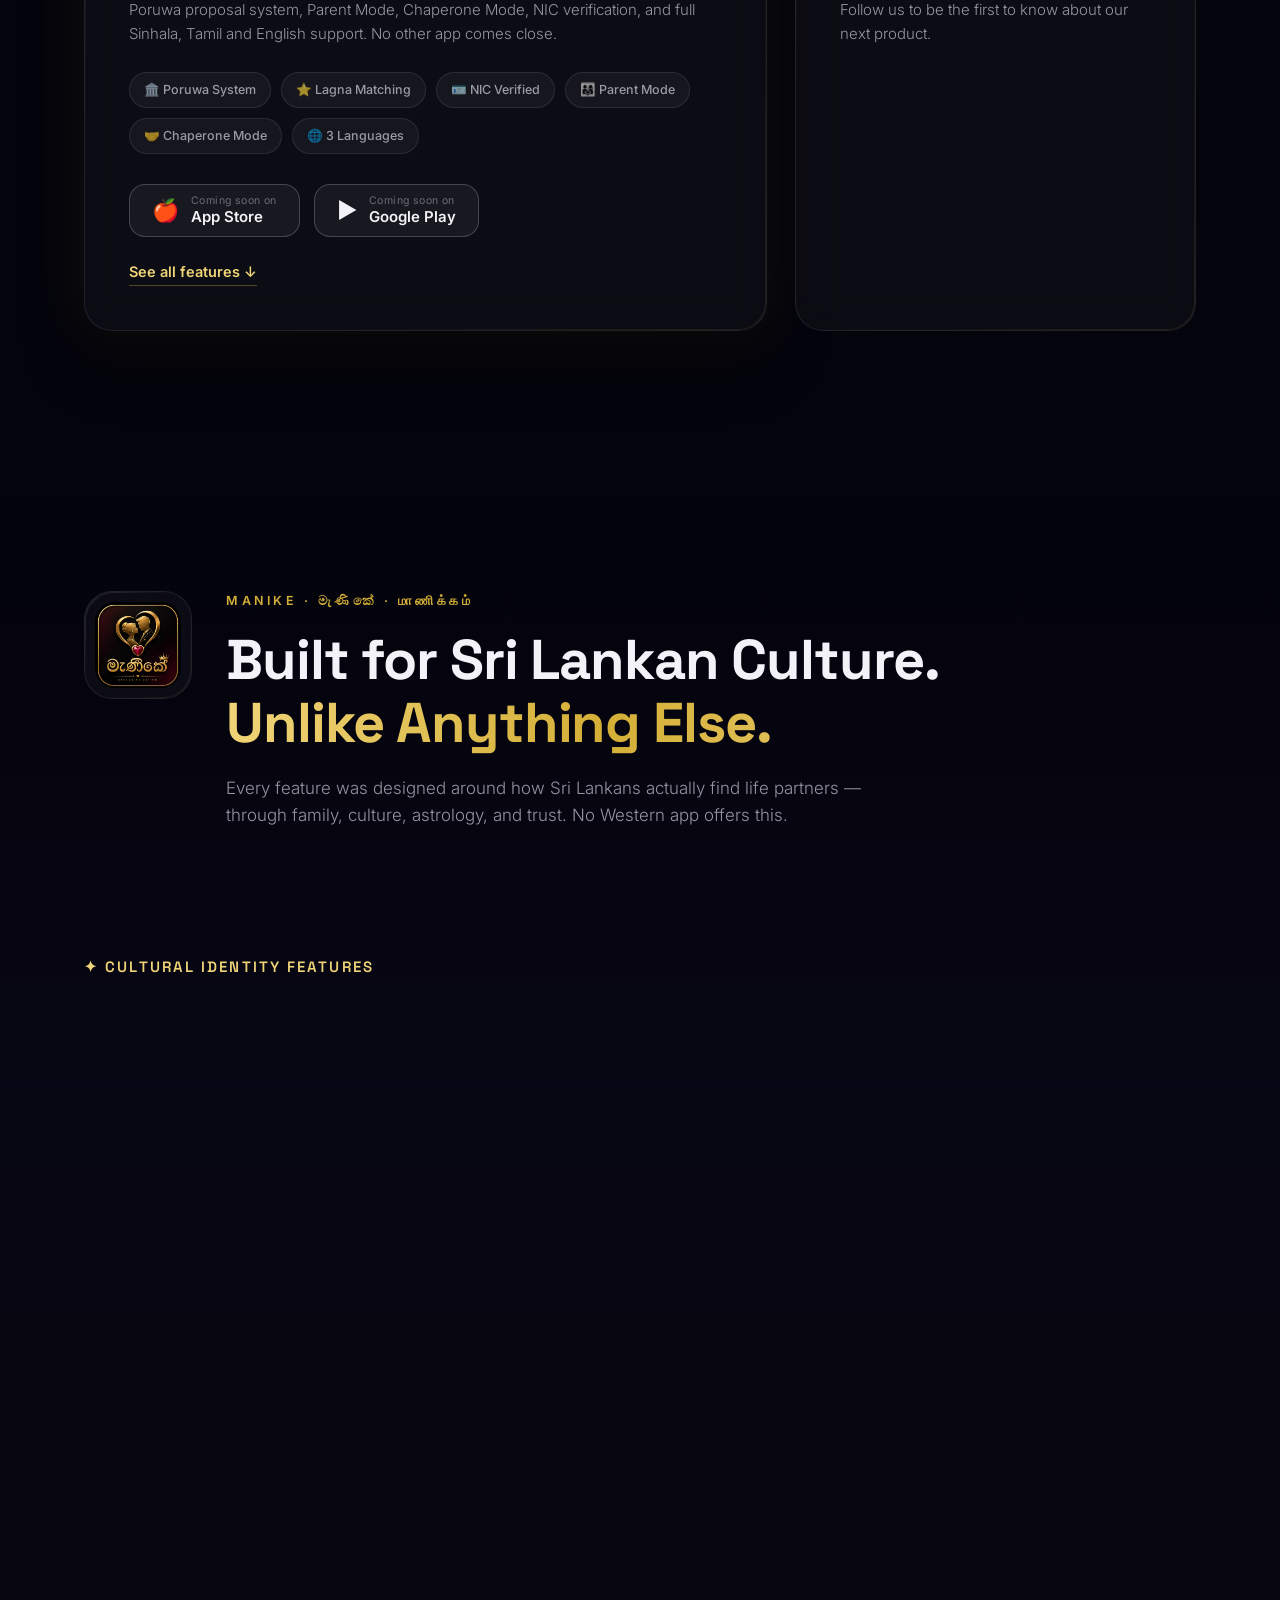
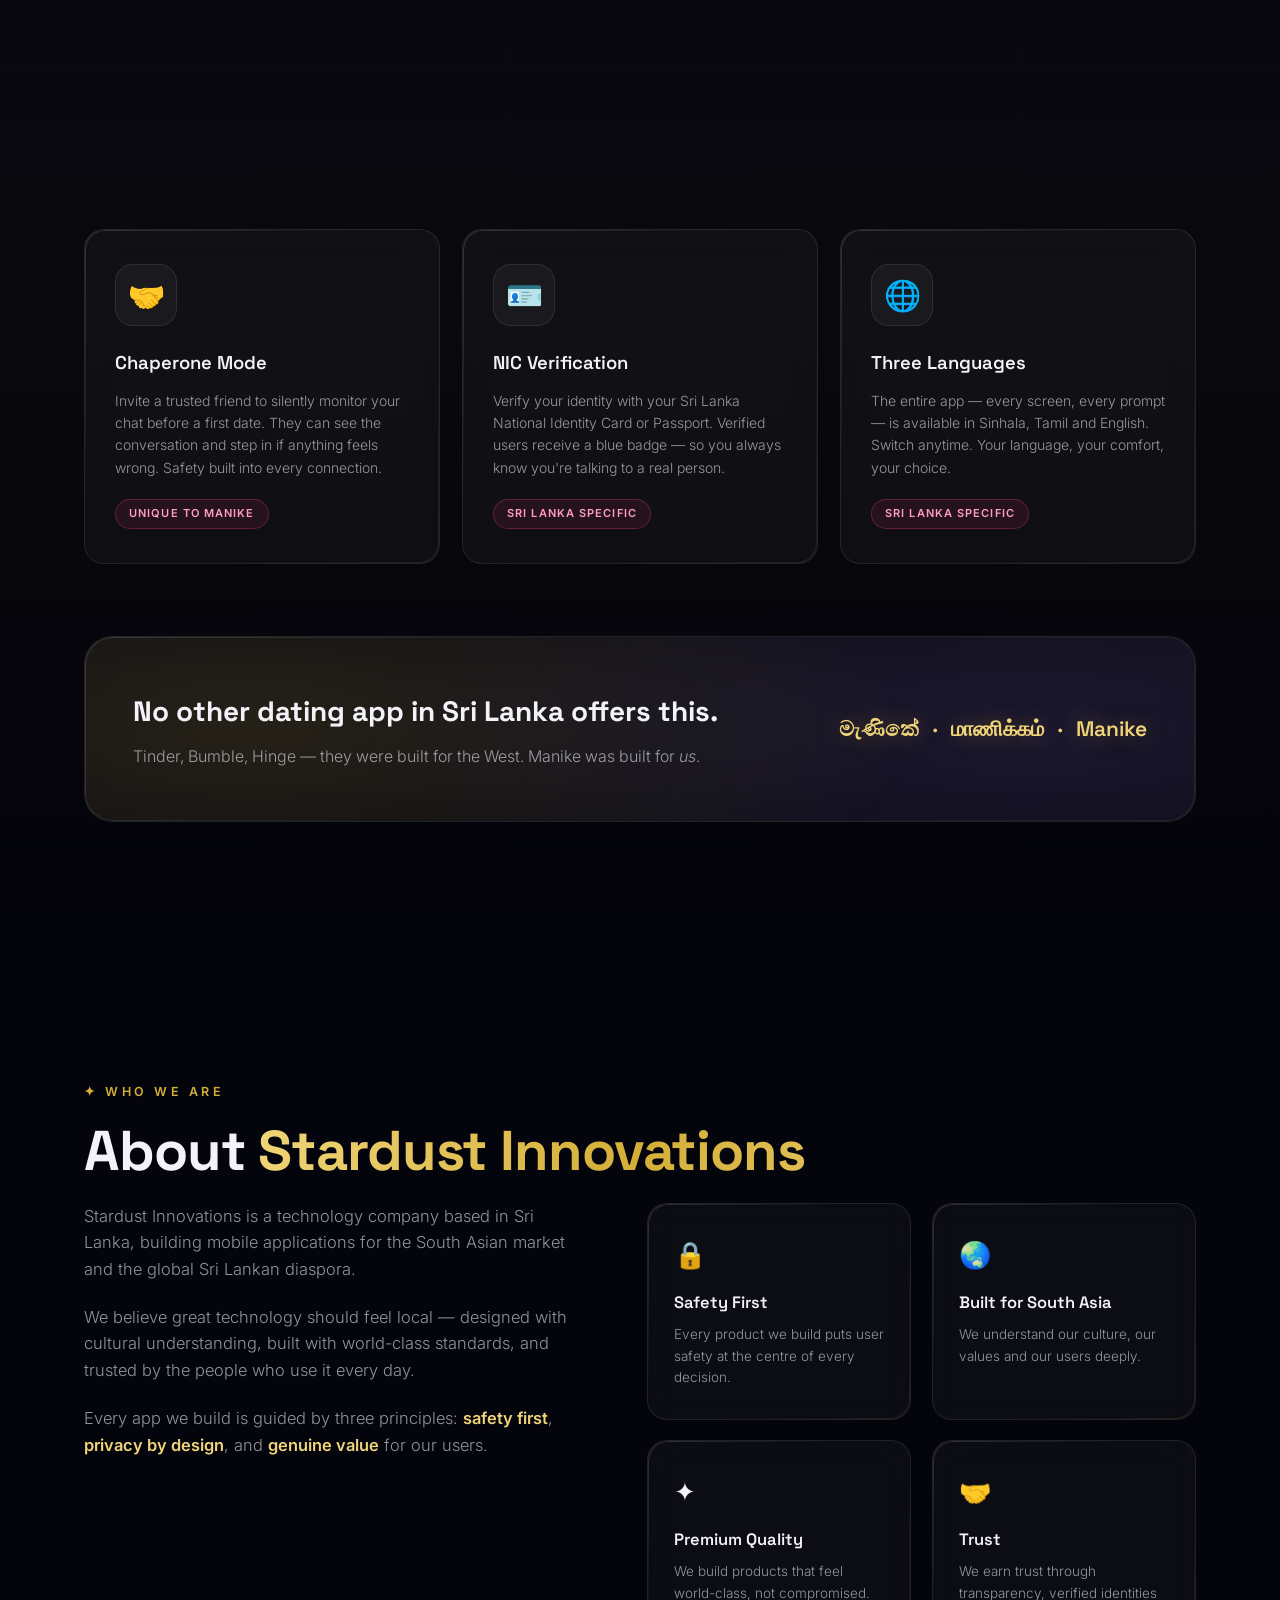
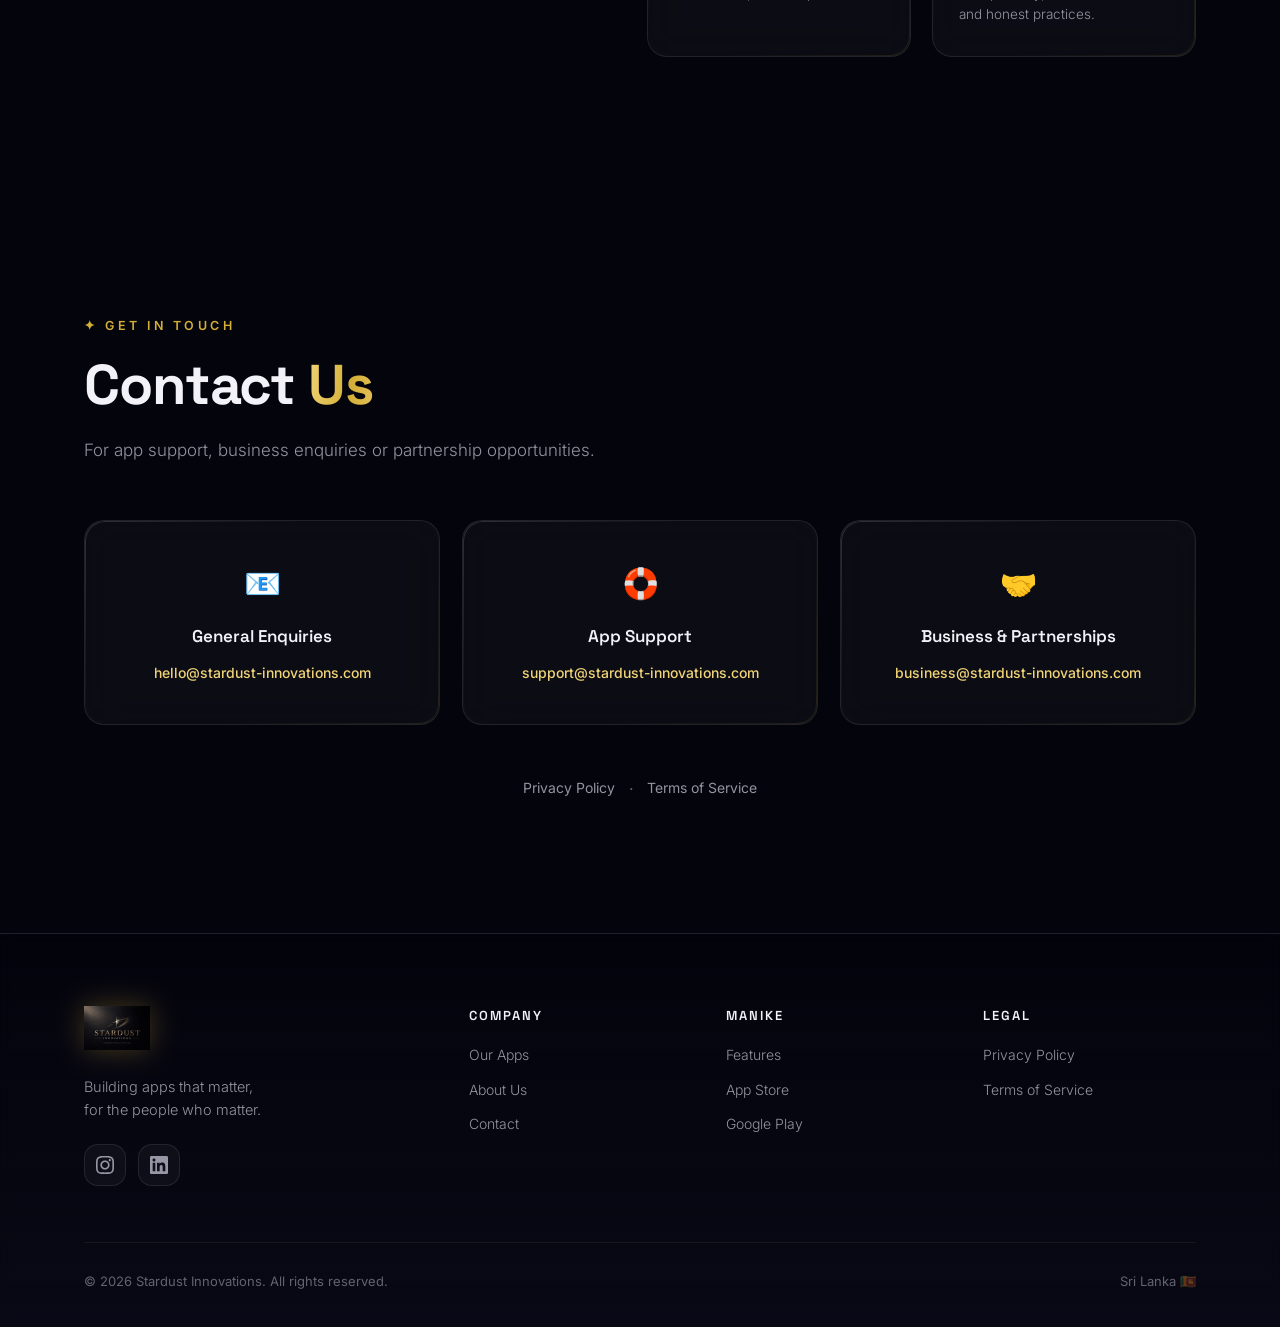
==== commit 8f69198a: "redesign: dark sci-fi glassmorphism rebuild — canvas starfield, aurora orbs, glass cards Co-Authored" ====
--- a/index.html
+++ b/index.html
@@ -7,15 +7,26 @@
   <meta name="description" content="Stardust Innovations is a Sri Lankan technology company building premium mobile apps. Home of Manike — Sri Lanka's first culture-first dating app." />
   <link rel="icon" href="favicon.ico" />
   <link rel="preconnect" href="https://fonts.googleapis.com" />
-  <link href="https://fonts.googleapis.com/css2?family=Inter:wght@300;400;500;600;700;800;900&display=swap" rel="stylesheet" />
+  <link rel="preconnect" href="https://fonts.gstatic.com" crossorigin />
+  <link href="https://fonts.googleapis.com/css2?family=Space+Grotesk:wght@300;400;500;600;700&family=Inter:wght@300;400;500;600;700&display=swap" rel="stylesheet" />
   <link rel="stylesheet" href="styles.css" />
 </head>
 <body>
 
+  <!-- Cosmic background layers -->
+  <canvas id="starfield" aria-hidden="true"></canvas>
+  <div class="aurora" aria-hidden="true">
+    <div class="aurora-orb aurora-orb-1"></div>
+    <div class="aurora-orb aurora-orb-2"></div>
+    <div class="aurora-orb aurora-orb-3"></div>
+  </div>
+  <div class="grid-overlay" aria-hidden="true"></div>
+  <div class="noise" aria-hidden="true"></div>
+
   <!-- Navigation -->
-  <nav class="nav">
+  <nav class="nav" id="nav">
     <div class="nav-inner">
-      <a href="/" class="nav-logo">
+      <a href="#" class="nav-logo">
         <img src="logo.png" alt="Stardust Innovations" class="nav-logo-img" />
       </a>
       <div class="nav-links">
@@ -25,7 +36,9 @@
         <a href="#contact">Contact</a>
         <a href="privacy.html">Privacy</a>
       </div>
-      <button class="nav-menu-btn" onclick="toggleMenu()">☰</button>
+      <button class="nav-menu-btn" onclick="toggleMenu()" aria-label="Menu">
+        <span></span><span></span><span></span>
+      </button>
     </div>
     <div class="nav-mobile" id="mobileMenu">
       <a href="#apps" onclick="toggleMenu()">Apps</a>
@@ -38,37 +51,49 @@
 
   <!-- Hero -->
   <section class="hero">
-    <div class="hero-bg"></div>
-    <div class="container">
-      <div class="hero-badge">🇱🇰 Based in Sri Lanka</div>
-      <h1 class="hero-title">
+    <div class="hero-rings" aria-hidden="true">
+      <div class="ring ring-1"></div>
+      <div class="ring ring-2"></div>
+      <div class="ring ring-3"></div>
+    </div>
+    <div class="container hero-content">
+      <div class="hero-badge reveal">
+        <span class="badge-pulse"></span>
+        🇱🇰 Based in Sri Lanka
+      </div>
+      <h1 class="hero-title reveal reveal-delay-1">
         Building Apps<br />
-        <span class="gradient-text">That Matter</span>
+        <span class="gradient-text" data-text="That Matter">That Matter</span>
       </h1>
-      <p class="hero-sub">
+      <p class="hero-sub reveal reveal-delay-2">
         Stardust Innovations is a Sri Lankan technology company crafting premium mobile experiences for South Asia and beyond.
       </p>
-      <div class="hero-btns">
-        <a href="#apps" class="btn-primary">Our Apps</a>
-        <a href="#about" class="btn-secondary">Learn More</a>
-      </div>
-    </div>
-    <div class="hero-stars" id="stars"></div>
+      <div class="hero-btns reveal reveal-delay-3">
+        <a href="#apps" class="btn-primary"><span>Our Apps</span></a>
+        <a href="#about" class="btn-secondary"><span>Learn More</span></a>
+      </div>
+    </div>
+    <div class="hero-scroll reveal reveal-delay-4" aria-hidden="true">
+      <div class="scroll-line"></div>
+      <span>Scroll</span>
+    </div>
   </section>
 
   <!-- Apps -->
   <section class="section" id="apps">
     <div class="container">
-      <div class="section-label reveal">What We Build</div>
-      <h2 class="section-title reveal reveal-delay-1">Our Apps</h2>
+      <div class="section-label reveal">✦ What We Build</div>
+      <h2 class="section-title reveal reveal-delay-1">Our <span class="gradient-text">Apps</span></h2>
       <p class="section-sub reveal reveal-delay-2">Each app is built with care, security and the needs of South Asian users at its core.</p>
 
       <div class="apps-grid">
         <!-- Manike -->
-        <div class="app-card featured reveal reveal-delay-3">
-          <div class="app-card-badge">Live Now</div>
+        <div class="app-card featured glass tilt reveal reveal-delay-3">
+          <div class="card-shine" aria-hidden="true"></div>
+          <div class="app-card-badge"><span class="badge-dot"></span>Live Now</div>
           <div class="app-icon manike-icon">
             <img src="manike-icon.png" alt="Manike" />
+            <div class="icon-glow" aria-hidden="true"></div>
           </div>
           <div class="app-info">
             <h3 class="app-name">Manike · මැණිකේ</h3>
@@ -105,7 +130,8 @@
         </div>
 
         <!-- Future app placeholder -->
-        <div class="app-card upcoming reveal reveal-delay-4">
+        <div class="app-card upcoming glass tilt reveal reveal-delay-4">
+          <div class="card-shine" aria-hidden="true"></div>
           <div class="app-card-badge upcoming-badge">Coming Soon</div>
           <div class="app-icon upcoming-icon">
             <span>✦</span>
@@ -123,11 +149,11 @@
   </section>
 
   <!-- Manike Features -->
-  <section class="section section-dark manike-section" id="manike">
+  <section class="section manike-section" id="manike">
     <div class="container">
 
       <div class="manike-header">
-        <div class="manike-header-icon">
+        <div class="manike-header-icon glass">
           <img src="manike-icon.png" alt="Manike" />
         </div>
         <div>
@@ -141,42 +167,42 @@
       <div class="features-category-label reveal">✦ Cultural Identity Features</div>
       <div class="features-grid">
 
-        <div class="feature-card feature-gold reveal reveal-delay-1">
+        <div class="feature-card feature-gold glass tilt reveal reveal-delay-1">
           <div class="feature-icon">🏛️</div>
           <h4 class="feature-title">Poruwa System</h4>
           <p class="feature-desc">Instead of swiping, send a <em>Poruwa</em> — a traditional proposal of interest. Inspired by Sri Lanka's sacred wedding platform. Meaningful from the very first moment.</p>
           <div class="feature-unique-badge">Unique to Manike</div>
         </div>
 
-        <div class="feature-card feature-gold reveal reveal-delay-2">
+        <div class="feature-card feature-gold glass tilt reveal reveal-delay-2">
           <div class="feature-icon">⭐</div>
           <h4 class="feature-title">Lagna · ලග්න Matching</h4>
           <p class="feature-desc">Horoscope compatibility built right into the app. Match on Lagna signs the way Sri Lankan and South Indian families have done for generations — now digitised for modern life.</p>
           <div class="feature-unique-badge">Unique to Manike</div>
         </div>
 
-        <div class="feature-card feature-gold reveal reveal-delay-3">
+        <div class="feature-card feature-gold glass tilt reveal reveal-delay-3">
           <div class="feature-icon">🌺</div>
           <h4 class="feature-title">Kulaya · කුලය</h4>
           <p class="feature-desc">Express your cultural heritage and community identity with sensitivity and respect. Find someone who shares your roots — handled with the nuance this topic deserves.</p>
           <div class="feature-unique-badge">Unique to Manike</div>
         </div>
 
-        <div class="feature-card feature-gold reveal reveal-delay-1">
+        <div class="feature-card feature-gold glass tilt reveal reveal-delay-1">
           <div class="feature-icon">🔮</div>
           <h4 class="feature-title">Western Zodiac</h4>
           <p class="feature-desc">For those who follow western astrology, Manike includes your star sign as a separate identity layer alongside Lagna — because Sri Lankans carry both traditions.</p>
           <div class="feature-unique-badge">Unique to Manike</div>
         </div>
 
-        <div class="feature-card feature-gold reveal reveal-delay-2">
+        <div class="feature-card feature-gold glass tilt reveal reveal-delay-2">
           <div class="feature-icon">🏅</div>
           <h4 class="feature-title">Family Approval Badge</h4>
           <p class="feature-desc">Toggle "මගේ පවුල දනිති" — My Family Knows — to show a deep maroon badge on your profile. A powerful trust signal for serious, family-oriented relationships.</p>
           <div class="feature-unique-badge">Unique to Manike</div>
         </div>
 
-        <div class="feature-card feature-gold reveal reveal-delay-3">
+        <div class="feature-card feature-gold glass tilt reveal reveal-delay-3">
           <div class="feature-icon">👨‍👩‍👧</div>
           <h4 class="feature-title">Parent Mode</h4>
           <p class="feature-desc">Parents can browse profiles and shortlist matches on behalf of their son or daughter — the child gets final approval. Designed for how families in Sri Lanka actually work.</p>
@@ -186,24 +212,24 @@
       </div>
 
       <!-- Safety Features -->
-      <div class="features-category-label reveal" style="margin-top: 56px;">🔒 Safety & Trust Features</div>
+      <div class="features-category-label reveal" style="margin-top: 56px;">🔒 Safety &amp; Trust Features</div>
       <div class="features-grid">
 
-        <div class="feature-card feature-maroon reveal reveal-delay-1">
+        <div class="feature-card feature-maroon glass tilt reveal reveal-delay-1">
           <div class="feature-icon">🤝</div>
           <h4 class="feature-title">Chaperone Mode</h4>
           <p class="feature-desc">Invite a trusted friend to silently monitor your chat before a first date. They can see the conversation and step in if anything feels wrong. Safety built into every connection.</p>
           <div class="feature-unique-badge feature-unique-badge-maroon">Unique to Manike</div>
         </div>
 
-        <div class="feature-card feature-maroon reveal reveal-delay-2">
+        <div class="feature-card feature-maroon glass tilt reveal reveal-delay-2">
           <div class="feature-icon">🪪</div>
           <h4 class="feature-title">NIC Verification</h4>
           <p class="feature-desc">Verify your identity with your Sri Lanka National Identity Card or Passport. Verified users receive a blue badge — so you always know you're talking to a real person.</p>
           <div class="feature-unique-badge feature-unique-badge-maroon">Sri Lanka Specific</div>
         </div>
 
-        <div class="feature-card feature-maroon reveal reveal-delay-3">
+        <div class="feature-card feature-maroon glass tilt reveal reveal-delay-3">
           <div class="feature-icon">🌐</div>
           <h4 class="feature-title">Three Languages</h4>
           <p class="feature-desc">The entire app — every screen, every prompt — is available in Sinhala, Tamil and English. Switch anytime. Your language, your comfort, your choice.</p>
@@ -213,7 +239,8 @@
       </div>
 
       <!-- Callout banner -->
-      <div class="manike-callout">
+      <div class="manike-callout glass reveal">
+        <div class="callout-aurora" aria-hidden="true"></div>
         <div class="manike-callout-text">
           <h3>No other dating app in Sri Lanka offers this.</h3>
           <p>Tinder, Bumble, Hinge — they were built for the West. Manike was built for <em>us</em>.</p>
@@ -233,8 +260,8 @@
   <!-- About -->
   <section class="section" id="about">
     <div class="container">
-      <div class="section-label reveal">Who We Are</div>
-      <h2 class="section-title reveal reveal-delay-1">About Stardust Innovations</h2>
+      <div class="section-label reveal">✦ Who We Are</div>
+      <h2 class="section-title reveal reveal-delay-1">About <span class="gradient-text">Stardust Innovations</span></h2>
       <div class="about-grid">
         <div class="about-text reveal reveal-delay-2">
           <p>
@@ -248,22 +275,22 @@
           </p>
         </div>
         <div class="values-grid">
-          <div class="value-card reveal reveal-delay-2">
+          <div class="value-card glass tilt reveal reveal-delay-2">
             <div class="value-icon">🔒</div>
             <h4>Safety First</h4>
             <p>Every product we build puts user safety at the centre of every decision.</p>
           </div>
-          <div class="value-card reveal reveal-delay-3">
+          <div class="value-card glass tilt reveal reveal-delay-3">
             <div class="value-icon">🌏</div>
             <h4>Built for South Asia</h4>
             <p>We understand our culture, our values and our users deeply.</p>
           </div>
-          <div class="value-card reveal reveal-delay-4">
+          <div class="value-card glass tilt reveal reveal-delay-4">
             <div class="value-icon">✦</div>
             <h4>Premium Quality</h4>
             <p>We build products that feel world-class, not compromised.</p>
           </div>
-          <div class="value-card reveal reveal-delay-5">
+          <div class="value-card glass tilt reveal reveal-delay-5">
             <div class="value-icon">🤝</div>
             <h4>Trust</h4>
             <p>We earn trust through transparency, verified identities and honest practices.</p>
@@ -274,31 +301,31 @@
   </section>
 
   <!-- Contact -->
-  <section class="section section-dark" id="contact">
-    <div class="container">
-      <div class="section-label reveal">Get in Touch</div>
-      <h2 class="section-title reveal reveal-delay-1">Contact Us</h2>
+  <section class="section" id="contact">
+    <div class="container">
+      <div class="section-label reveal">✦ Get in Touch</div>
+      <h2 class="section-title reveal reveal-delay-1">Contact <span class="gradient-text">Us</span></h2>
       <p class="section-sub reveal reveal-delay-2">For app support, business enquiries or partnership opportunities.</p>
 
       <div class="contact-grid">
-        <div class="contact-card reveal reveal-delay-2">
+        <div class="contact-card glass tilt reveal reveal-delay-2">
           <div class="contact-icon">📧</div>
           <h4>General Enquiries</h4>
           <a href="mailto:hello@stardust-innovations.com">hello@stardust-innovations.com</a>
         </div>
-        <div class="contact-card reveal reveal-delay-3">
+        <div class="contact-card glass tilt reveal reveal-delay-3">
           <div class="contact-icon">🛟</div>
           <h4>App Support</h4>
           <a href="mailto:support@stardust-innovations.com">support@stardust-innovations.com</a>
         </div>
-        <div class="contact-card reveal reveal-delay-4">
+        <div class="contact-card glass tilt reveal reveal-delay-4">
           <div class="contact-icon">🤝</div>
-          <h4>Business & Partnerships</h4>
+          <h4>Business &amp; Partnerships</h4>
           <a href="mailto:business@stardust-innovations.com">business@stardust-innovations.com</a>
         </div>
       </div>
 
-      <div class="legal-links">
+      <div class="legal-links reveal">
         <a href="privacy.html">Privacy Policy</a>
         <span>·</span>
         <a href="terms.html">Terms of Service</a>
--- a/styles.css
+++ b/styles.css
@@ -1,689 +1,1158 @@
-/* ── Reset & Base ─────────────────────────────────────────────────────────── */
-*, *::before, *::after { box-sizing: border-box; margin: 0; padding: 0; }
+/* ════════════════════════════════════════════════════════════════════════════
+   STARDUST INNOVATIONS — Dark sci-fi / glassmorphism design system
+   ════════════════════════════════════════════════════════════════════════════ */
 
 :root {
-  --bg: #070005;
-  --bg-dark: #040003;
-  --surface: #110010;
-  --surface-light: #1a0018;
-  --border: #2a1528;
-  --border-gold: #D4AF3730;
-  --primary: #D4AF37;
-  --primary-light: #F5D76E;
-  --maroon: #8B1A1A;
-  --maroon-light: #B22222;
-  --text: #ffffff;
-  --text-secondary: #b09898;
-  --text-muted: #6b4f5a;
-  --radius: 16px;
-  --radius-sm: 8px;
-  --radius-full: 9999px;
-}
+  /* Deep-space base */
+  --bg: #04040c;
+  --bg-elev: #0a0a18;
+
+  /* Brand gold */
+  --gold: #d4af37;
+  --gold-light: #f0d478;
+  --gold-dim: rgba(212, 175, 55, 0.14);
+
+  /* Aurora accents */
+  --violet: #7c5cff;
+  --cyan: #38e1ff;
+  --maroon: #b03060;
+
+  /* Glass */
+  --glass-bg: rgba(255, 255, 255, 0.035);
+  --glass-bg-hover: rgba(255, 255, 255, 0.06);
+  --glass-border: rgba(255, 255, 255, 0.09);
+  --glass-border-bright: rgba(255, 255, 255, 0.2);
+
+  /* Text */
+  --text: #f2f2f8;
+  --text-dim: rgba(235, 235, 250, 0.62);
+  --text-faint: rgba(235, 235, 250, 0.4);
+
+  --font-display: 'Space Grotesk', 'Inter', sans-serif;
+  --font-body: 'Inter', sans-serif;
+
+  --radius: 20px;
+  --radius-lg: 28px;
+
+  --ease-out: cubic-bezier(0.22, 1, 0.36, 1);
+}
+
+* { margin: 0; padding: 0; box-sizing: border-box; }
 
 html { scroll-behavior: smooth; }
 
 body {
-  font-family: 'Inter', -apple-system, sans-serif;
+  font-family: var(--font-body);
   background: var(--bg);
   color: var(--text);
   line-height: 1.6;
   overflow-x: hidden;
-}
+  -webkit-font-smoothing: antialiased;
+}
+
+::selection { background: rgba(212, 175, 55, 0.35); color: #fff; }
+
+/* ── Cosmic background layers ─────────────────────────────────────────────── */
+
+#starfield {
+  position: fixed;
+  inset: 0;
+  width: 100%;
+  height: 100%;
+  z-index: 0;
+  pointer-events: none;
+}
+
+.aurora {
+  position: fixed;
+  inset: 0;
+  z-index: 0;
+  pointer-events: none;
+  overflow: hidden;
+}
+
+.aurora-orb {
+  position: absolute;
+  border-radius: 50%;
+  filter: blur(120px);
+  opacity: 0.5;
+  will-change: transform;
+}
+
+.aurora-orb-1 {
+  width: 62vw;
+  height: 62vw;
+  top: -28vw;
+  left: -18vw;
+  background: radial-gradient(circle, rgba(124, 92, 255, 0.32), transparent 65%);
+  animation: drift-1 26s ease-in-out infinite alternate;
+}
+
+.aurora-orb-2 {
+  width: 50vw;
+  height: 50vw;
+  top: 22vh;
+  right: -20vw;
+  background: radial-gradient(circle, rgba(212, 175, 55, 0.2), transparent 65%);
+  animation: drift-2 32s ease-in-out infinite alternate;
+}
+
+.aurora-orb-3 {
+  width: 55vw;
+  height: 55vw;
+  bottom: -25vw;
+  left: 12vw;
+  background: radial-gradient(circle, rgba(56, 225, 255, 0.14), transparent 65%);
+  animation: drift-3 38s ease-in-out infinite alternate;
+}
+
+@keyframes drift-1 { to { transform: translate(10vw, 8vh) scale(1.15); } }
+@keyframes drift-2 { to { transform: translate(-8vw, -6vh) scale(1.1); } }
+@keyframes drift-3 { to { transform: translate(6vw, -10vh) scale(1.2); } }
+
+.grid-overlay {
+  position: fixed;
+  inset: 0;
+  z-index: 0;
+  pointer-events: none;
+  background-image:
+    linear-gradient(rgba(255, 255, 255, 0.025) 1px, transparent 1px),
+    linear-gradient(90deg, rgba(255, 255, 255, 0.025) 1px, transparent 1px);
+  background-size: 72px 72px;
+  mask-image: radial-gradient(ellipse 90% 60% at 50% 0%, black 30%, transparent 75%);
+  -webkit-mask-image: radial-gradient(ellipse 90% 60% at 50% 0%, black 30%, transparent 75%);
+}
+
+.noise {
+  position: fixed;
+  inset: 0;
+  z-index: 1;
+  pointer-events: none;
+  opacity: 0.035;
+  background-image: url("data:image/svg+xml,%3Csvg viewBox='0 0 256 256' xmlns='http://www.w3.org/2000/svg'%3E%3Cfilter id='n'%3E%3CfeTurbulence type='fractalNoise' baseFrequency='0.9' numOctaves='2'/%3E%3C/filter%3E%3Crect width='100%25' height='100%25' filter='url(%23n)'/%3E%3C/svg%3E");
+}
+
+/* Everything above the background */
+.nav, .hero, .section, .footer { position: relative; z-index: 2; }
 
 .container {
-  max-width: 1100px;
+  max-width: 1160px;
   margin: 0 auto;
   padding: 0 24px;
 }
 
-a { color: inherit; text-decoration: none; }
-strong { color: var(--text); }
-
-/* ── Navigation ───────────────────────────────────────────────────────────── */
-.nav {
-  position: fixed; top: 0; left: 0; right: 0; z-index: 100;
-  background: rgba(7,0,5,0.88);
-  backdrop-filter: blur(20px);
-  border-bottom: 1px solid var(--border-gold);
-}
-
-.nav-inner {
-  display: flex; align-items: center; justify-content: space-between;
-  max-width: 1100px; margin: 0 auto;
-  padding: 16px 24px;
-}
-
-.nav-logo {
-  font-size: 18px; font-weight: 800; letter-spacing: -0.5px;
-  display: flex; align-items: center; gap: 8px;
-}
-
-.logo-star { color: var(--primary); font-size: 16px; }
-
-.nav-logo-img {
-  height: 36px;
-  width: auto;
-  display: block;
-  object-fit: contain;
-  mix-blend-mode: screen;
-}
-
-.footer-logo-img {
-  height: 48px;
-  width: auto;
-  display: block;
-  object-fit: contain;
-  mix-blend-mode: screen;
-  opacity: 0.9;
-}
-
-.nav-links {
-  display: flex; gap: 32px;
-  font-size: 14px; font-weight: 500; color: var(--text-secondary);
-}
-
-.nav-links a:hover { color: var(--primary); transition: color 0.2s; }
-
-.nav-menu-btn {
-  display: none; background: none; border: none;
-  color: var(--text); font-size: 20px; cursor: pointer;
-}
-
-.nav-mobile {
-  display: none; flex-direction: column; gap: 0;
-  border-top: 1px solid var(--border-gold);
-  padding: 8px 24px 16px;
-}
-
-.nav-mobile a {
-  padding: 12px 0; font-size: 15px; font-weight: 500;
-  color: var(--text-secondary); border-bottom: 1px solid var(--border);
-}
-
-.nav-mobile.open { display: flex; }
-
-/* ── Hero ─────────────────────────────────────────────────────────────────── */
-.hero {
-  position: relative; min-height: 100vh;
-  display: flex; align-items: center;
-  padding: 120px 0 80px; overflow: hidden;
-}
-
-.hero-bg {
-  position: absolute; inset: 0;
-  background:
-    radial-gradient(ellipse at 50% 0%, rgba(139,26,26,0.25) 0%, transparent 55%),
-    radial-gradient(ellipse at 80% 80%, rgba(212,175,55,0.12) 0%, transparent 50%),
-    radial-gradient(ellipse at 20% 60%, rgba(139,26,26,0.08) 0%, transparent 40%);
-}
-
-.hero-stars {
-  position: absolute; inset: 0; pointer-events: none;
-}
-
-.star {
-  position: absolute;
-  border-radius: 50%;
-  animation: twinkle var(--duration) ease-in-out infinite;
-  opacity: 0;
-}
-
-.star-sparkle {
-  position: absolute;
-  animation: twinkle-sparkle var(--duration) ease-in-out infinite;
-  opacity: 0;
-}
-
-.star-sparkle::before,
-.star-sparkle::after {
+/* ── Glass primitive ──────────────────────────────────────────────────────── */
+
+.glass {
+  position: relative;
+  background: var(--glass-bg);
+  border: 1px solid var(--glass-border);
+  backdrop-filter: blur(18px);
+  -webkit-backdrop-filter: blur(18px);
+  border-radius: var(--radius);
+  transition: transform 0.5s var(--ease-out), background 0.4s ease,
+              border-color 0.4s ease, box-shadow 0.5s ease;
+}
+
+.glass::before {
   content: '';
   position: absolute;
+  inset: 0;
+  border-radius: inherit;
+  padding: 1px;
+  background: linear-gradient(135deg, rgba(255, 255, 255, 0.22), transparent 40%, transparent 60%, rgba(212, 175, 55, 0.18));
+  -webkit-mask: linear-gradient(#fff 0 0) content-box, linear-gradient(#fff 0 0);
+  -webkit-mask-composite: xor;
+  mask-composite: exclude;
+  pointer-events: none;
+  opacity: 0.7;
+  transition: opacity 0.4s ease;
+}
+
+.glass:hover { background: var(--glass-bg-hover); }
+.glass:hover::before { opacity: 1; }
+
+/* Shine sweep on featured cards */
+.card-shine {
+  position: absolute;
+  inset: 0;
+  border-radius: inherit;
+  overflow: hidden;
+  pointer-events: none;
+}
+
+.card-shine::after {
+  content: '';
+  position: absolute;
+  top: -60%;
+  left: -80%;
+  width: 55%;
+  height: 220%;
+  background: linear-gradient(105deg, transparent, rgba(255, 255, 255, 0.06), transparent);
+  transform: rotate(8deg);
+  transition: left 1.1s var(--ease-out);
+}
+
+.app-card:hover .card-shine::after { left: 140%; }
+
+/* ── Navigation ───────────────────────────────────────────────────────────── */
+
+.nav {
+  position: fixed;
+  top: 16px;
+  left: 50%;
+  transform: translateX(-50%);
+  width: min(1160px, calc(100% - 32px));
+  z-index: 100;
+  border-radius: 999px;
+  background: rgba(8, 8, 20, 0.55);
+  border: 1px solid var(--glass-border);
+  backdrop-filter: blur(22px) saturate(1.4);
+  -webkit-backdrop-filter: blur(22px) saturate(1.4);
+  transition: background 0.4s ease, box-shadow 0.4s ease, border-color 0.4s ease;
+}
+
+.nav.scrolled {
+  background: rgba(8, 8, 20, 0.82);
+  border-color: var(--glass-border-bright);
+  box-shadow: 0 8px 40px rgba(0, 0, 0, 0.5), 0 0 0 1px rgba(212, 175, 55, 0.06);
+}
+
+.nav-inner {
+  display: flex;
+  align-items: center;
+  justify-content: space-between;
+  padding: 10px 26px;
+}
+
+.nav-logo { display: flex; align-items: center; }
+.nav-logo-img {
+  height: 38px;
+  width: auto;
+  /* the logo asset has a baked-in black background; screen blend hides it on dark UI */
+  mix-blend-mode: screen;
+  filter: drop-shadow(0 0 12px rgba(212, 175, 55, 0.35));
+}
+
+.nav-links { display: flex; gap: 6px; }
+
+.nav-links a {
+  color: var(--text-dim);
+  text-decoration: none;
+  font-size: 14px;
+  font-weight: 500;
+  letter-spacing: 0.02em;
+  padding: 8px 16px;
+  border-radius: 999px;
+  transition: color 0.3s ease, background 0.3s ease;
+}
+
+.nav-links a:hover { color: var(--text); background: rgba(255, 255, 255, 0.06); }
+
+.nav-links a.nav-active {
+  color: var(--gold-light);
+  background: var(--gold-dim);
+}
+
+/* Hamburger */
+.nav-menu-btn {
+  display: none;
+  flex-direction: column;
+  justify-content: center;
+  gap: 5px;
+  width: 42px;
+  height: 42px;
+  padding: 0 10px;
+  background: transparent;
+  border: none;
+  cursor: pointer;
+  border-radius: 999px;
+}
+
+.nav-menu-btn span {
+  display: block;
+  height: 2px;
+  background: var(--text);
+  border-radius: 2px;
+  transition: transform 0.3s ease;
+}
+
+.nav-mobile {
+  display: none;
+  flex-direction: column;
+  padding: 8px 16px 16px;
+}
+
+.nav-mobile.open { display: flex; }
+
+.nav-mobile a {
+  color: var(--text-dim);
+  text-decoration: none;
+  font-size: 15px;
+  padding: 12px 16px;
+  border-radius: 14px;
+  transition: color 0.3s, background 0.3s;
+}
+
+.nav-mobile a:hover { color: var(--text); background: rgba(255, 255, 255, 0.06); }
+
+/* ── Hero ─────────────────────────────────────────────────────────────────── */
+
+.hero {
+  min-height: 100svh;
+  display: flex;
+  flex-direction: column;
+  align-items: center;
+  justify-content: center;
+  text-align: center;
+  padding: 140px 0 80px;
+  position: relative;
+  overflow: hidden;
+}
+
+.hero-content { position: relative; z-index: 2; }
+
+/* Orbital rings */
+.hero-rings {
+  position: absolute;
+  top: 50%;
+  left: 50%;
+  transform: translate(-50%, -50%);
+  z-index: 1;
+  pointer-events: none;
+}
+
+.ring {
+  position: absolute;
+  top: 50%;
+  left: 50%;
+  border: 1px solid rgba(255, 255, 255, 0.05);
   border-radius: 50%;
-}
-
-.star-sparkle::before {
+  transform: translate(-50%, -50%);
+}
+
+.ring-1 {
+  width: 560px;
+  height: 560px;
+  animation: ring-spin 40s linear infinite;
+  border-top-color: rgba(212, 175, 55, 0.28);
+}
+
+.ring-2 {
+  width: 820px;
+  height: 820px;
+  animation: ring-spin 65s linear infinite reverse;
+  border-bottom-color: rgba(124, 92, 255, 0.22);
+}
+
+.ring-3 {
+  width: 1120px;
+  height: 1120px;
+  animation: ring-spin 90s linear infinite;
+  border-left-color: rgba(56, 225, 255, 0.14);
+}
+
+@keyframes ring-spin {
+  from { transform: translate(-50%, -50%) rotate(0deg); }
+  to   { transform: translate(-50%, -50%) rotate(360deg); }
+}
+
+.hero-badge {
+  display: inline-flex;
+  align-items: center;
+  gap: 10px;
+  font-size: 13.5px;
+  font-weight: 500;
+  letter-spacing: 0.06em;
+  color: var(--text-dim);
+  background: var(--glass-bg);
+  border: 1px solid var(--glass-border);
+  backdrop-filter: blur(12px);
+  -webkit-backdrop-filter: blur(12px);
+  padding: 9px 20px;
+  border-radius: 999px;
+  margin-bottom: 32px;
+}
+
+.badge-pulse {
+  width: 8px;
+  height: 8px;
+  border-radius: 50%;
+  background: var(--gold);
+  box-shadow: 0 0 0 0 rgba(212, 175, 55, 0.6);
+  animation: pulse 2.4s ease-out infinite;
+}
+
+@keyframes pulse {
+  0%   { box-shadow: 0 0 0 0 rgba(212, 175, 55, 0.6); }
+  70%  { box-shadow: 0 0 0 10px rgba(212, 175, 55, 0); }
+  100% { box-shadow: 0 0 0 0 rgba(212, 175, 55, 0); }
+}
+
+.hero-title {
+  font-family: var(--font-display);
+  font-size: clamp(52px, 9vw, 108px);
+  font-weight: 700;
+  line-height: 1.04;
+  letter-spacing: -0.03em;
+  margin-bottom: 28px;
+  text-shadow: 0 0 80px rgba(212, 175, 55, 0.12);
+}
+
+.gradient-text {
+  background: linear-gradient(100deg, var(--gold-light) 0%, var(--gold) 35%, #e8c766 60%, var(--violet) 130%);
+  background-size: 200% auto;
+  -webkit-background-clip: text;
+  background-clip: text;
+  -webkit-text-fill-color: transparent;
+  animation: gradient-slide 6s ease-in-out infinite alternate;
+}
+
+@keyframes gradient-slide {
+  from { background-position: 0% center; }
+  to   { background-position: 100% center; }
+}
+
+.hero-sub {
+  font-size: clamp(16px, 2.2vw, 20px);
+  font-weight: 300;
+  color: var(--text-dim);
+  max-width: 620px;
+  margin: 0 auto 44px;
+}
+
+.hero-btns {
+  display: flex;
+  gap: 16px;
+  justify-content: center;
+  flex-wrap: wrap;
+}
+
+.btn-primary, .btn-secondary {
+  position: relative;
+  display: inline-flex;
+  align-items: center;
+  justify-content: center;
+  padding: 15px 38px;
+  border-radius: 999px;
+  font-size: 15px;
+  font-weight: 600;
+  letter-spacing: 0.03em;
+  text-decoration: none;
+  overflow: hidden;
+  transition: transform 0.4s var(--ease-out), box-shadow 0.4s ease, background 0.4s ease, border-color 0.4s ease;
+}
+
+.btn-primary {
+  color: #14100a;
+  background: linear-gradient(120deg, var(--gold-light), var(--gold) 55%, #b8912a);
+  box-shadow: 0 0 28px rgba(212, 175, 55, 0.35), inset 0 1px 0 rgba(255, 255, 255, 0.45);
+}
+
+.btn-primary:hover {
+  transform: translateY(-3px);
+  box-shadow: 0 8px 44px rgba(212, 175, 55, 0.55), inset 0 1px 0 rgba(255, 255, 255, 0.45);
+}
+
+.btn-secondary {
+  color: var(--text);
+  background: var(--glass-bg);
+  border: 1px solid var(--glass-border-bright);
+  backdrop-filter: blur(12px);
+  -webkit-backdrop-filter: blur(12px);
+}
+
+.btn-secondary:hover {
+  transform: translateY(-3px);
+  background: rgba(255, 255, 255, 0.09);
+  border-color: rgba(255, 255, 255, 0.35);
+}
+
+.hero-scroll {
+  position: absolute;
+  bottom: 36px;
+  left: 50%;
+  transform: translateX(-50%);
+  display: flex;
+  flex-direction: column;
+  align-items: center;
+  gap: 10px;
+  z-index: 2;
+}
+
+.hero-scroll span {
+  font-size: 11px;
+  letter-spacing: 0.3em;
+  text-transform: uppercase;
+  color: var(--text-faint);
+}
+
+.scroll-line {
+  width: 1px;
+  height: 46px;
+  background: linear-gradient(to bottom, transparent, var(--gold));
+  animation: scroll-drop 2.2s var(--ease-out) infinite;
+  transform-origin: top;
+}
+
+@keyframes scroll-drop {
+  0%   { transform: scaleY(0); opacity: 0; }
+  40%  { transform: scaleY(1); opacity: 1; }
+  100% { transform: scaleY(1) translateY(14px); opacity: 0; }
+}
+
+/* ── Sections ─────────────────────────────────────────────────────────────── */
+
+.section { padding: 130px 0; }
+
+.section-label {
+  font-size: 12.5px;
+  font-weight: 600;
+  letter-spacing: 0.28em;
+  text-transform: uppercase;
+  color: var(--gold);
+  margin-bottom: 18px;
+}
+
+.section-title {
+  font-family: var(--font-display);
+  font-size: clamp(34px, 5.4vw, 56px);
+  font-weight: 700;
+  line-height: 1.12;
+  letter-spacing: -0.02em;
+  margin-bottom: 20px;
+}
+
+.section-sub {
+  font-size: 17px;
+  font-weight: 300;
+  color: var(--text-dim);
+  max-width: 640px;
+  margin-bottom: 56px;
+}
+
+/* ── App cards ────────────────────────────────────────────────────────────── */
+
+.apps-grid {
+  display: grid;
+  grid-template-columns: 1.7fr 1fr;
+  gap: 28px;
+}
+
+.app-card {
+  padding: 44px;
+  border-radius: var(--radius-lg);
+  overflow: hidden;
+  will-change: transform;
+}
+
+.app-card.featured {
+  box-shadow: 0 0 60px rgba(212, 175, 55, 0.07), 0 30px 60px rgba(0, 0, 0, 0.4);
+}
+
+.app-card.featured:hover {
+  box-shadow: 0 0 90px rgba(212, 175, 55, 0.14), 0 30px 70px rgba(0, 0, 0, 0.5);
+}
+
+.app-card-badge {
+  display: inline-flex;
+  align-items: center;
+  gap: 8px;
+  font-size: 12px;
+  font-weight: 600;
+  letter-spacing: 0.12em;
+  text-transform: uppercase;
+  color: #7ef0a8;
+  background: rgba(60, 220, 130, 0.1);
+  border: 1px solid rgba(60, 220, 130, 0.3);
+  padding: 6px 16px;
+  border-radius: 999px;
+  margin-bottom: 28px;
+}
+
+.badge-dot {
+  width: 7px;
+  height: 7px;
+  border-radius: 50%;
+  background: #4ade80;
+  box-shadow: 0 0 8px #4ade80;
+  animation: pulse-green 2s ease-out infinite;
+}
+
+@keyframes pulse-green {
+  0%, 100% { opacity: 1; }
+  50% { opacity: 0.4; }
+}
+
+.upcoming-badge {
+  color: var(--text-faint);
+  background: rgba(255, 255, 255, 0.05);
+  border-color: rgba(255, 255, 255, 0.12);
+}
+
+.app-icon {
+  position: relative;
+  width: 92px;
+  height: 92px;
+  border-radius: 24px;
+  margin-bottom: 26px;
+  display: flex;
+  align-items: center;
+  justify-content: center;
+  overflow: visible;
+}
+
+.app-icon img {
   width: 100%;
-  height: 18%;
-  background: linear-gradient(to right, transparent 0%, var(--star-color, #fff) 35%, var(--star-color, #fff) 65%, transparent 100%);
-  top: 41%;
-  left: 0;
-}
-
-.star-sparkle::after {
   height: 100%;
-  width: 18%;
-  background: linear-gradient(to bottom, transparent 0%, var(--star-color, #fff) 35%, var(--star-color, #fff) 65%, transparent 100%);
-  left: 41%;
-  top: 0;
-}
-
-@keyframes twinkle {
-  0%, 100% { opacity: 0; transform: scale(0.8); }
-  50% { opacity: var(--opacity); transform: scale(1); }
-}
-
-@keyframes twinkle-sparkle {
-  0%, 100% { opacity: 0; transform: scale(0.4) rotate(0deg); }
-  40%, 60% { opacity: var(--opacity); transform: scale(1) rotate(var(--rotate, 15deg)); }
-}
-
-.hero .container { position: relative; z-index: 1; }
-
-.hero-badge {
-  display: inline-flex; align-items: center; gap: 8px;
-  background: rgba(212,175,55,0.08);
-  border: 1px solid var(--border-gold);
-  border-radius: var(--radius-full);
-  padding: 6px 16px; font-size: 13px; font-weight: 600;
-  color: var(--primary); margin-bottom: 32px;
-}
-
-.hero-title {
-  font-size: clamp(48px, 8vw, 88px);
-  font-weight: 900; line-height: 1.05;
-  letter-spacing: -2px; margin-bottom: 24px;
-}
-
-.gradient-text {
-  background: linear-gradient(135deg, var(--primary), #F5D76E, var(--maroon-light));
-  -webkit-background-clip: text; -webkit-text-fill-color: transparent;
-  background-clip: text;
-}
-
-.hero-sub {
-  font-size: 18px; color: var(--text-secondary);
-  max-width: 560px; line-height: 1.7; margin-bottom: 40px;
-}
-
-.hero-btns { display: flex; gap: 16px; flex-wrap: wrap; }
-
-.btn-primary {
-  background: linear-gradient(135deg, var(--primary), #c9a227);
-  color: #070005;
-  padding: 14px 32px; border-radius: var(--radius-full);
-  font-size: 15px; font-weight: 800;
-  transition: transform 0.2s, box-shadow 0.2s;
-  box-shadow: 0 4px 20px rgba(212,175,55,0.3);
-}
-
-.btn-primary:hover {
+  border-radius: 24px;
+  object-fit: cover;
+  position: relative;
+  z-index: 1;
+}
+
+.icon-glow {
+  position: absolute;
+  inset: -14px;
+  border-radius: 32px;
+  background: radial-gradient(circle, rgba(212, 175, 55, 0.35), transparent 70%);
+  filter: blur(14px);
+  animation: glow-breathe 4s ease-in-out infinite alternate;
+}
+
+@keyframes glow-breathe {
+  from { opacity: 0.5; transform: scale(0.95); }
+  to   { opacity: 1; transform: scale(1.08); }
+}
+
+.upcoming-icon {
+  background: var(--glass-bg);
+  border: 1px dashed rgba(255, 255, 255, 0.18);
+  font-size: 36px;
+  color: var(--gold);
+}
+
+.upcoming-icon span { animation: spin-slow 12s linear infinite; display: inline-block; }
+
+@keyframes spin-slow { to { transform: rotate(360deg); } }
+
+.app-name {
+  font-family: var(--font-display);
+  font-size: 27px;
+  font-weight: 700;
+  margin-bottom: 6px;
+}
+
+.app-tagline {
+  font-size: 15px;
+  font-weight: 600;
+  color: var(--gold-light);
+  margin-bottom: 16px;
+}
+
+.app-desc {
+  font-size: 15px;
+  font-weight: 300;
+  color: var(--text-dim);
+  margin-bottom: 26px;
+}
+
+.app-tags {
+  display: flex;
+  flex-wrap: wrap;
+  gap: 10px;
+  margin-bottom: 30px;
+}
+
+.tag {
+  font-size: 12.5px;
+  font-weight: 500;
+  color: var(--text-dim);
+  background: rgba(255, 255, 255, 0.045);
+  border: 1px solid var(--glass-border);
+  padding: 7px 14px;
+  border-radius: 999px;
+  transition: border-color 0.3s ease, color 0.3s ease, box-shadow 0.3s ease;
+}
+
+.tag:hover {
+  border-color: rgba(212, 175, 55, 0.5);
+  color: var(--gold-light);
+  box-shadow: 0 0 16px rgba(212, 175, 55, 0.15);
+}
+
+.app-store-btns {
+  display: flex;
+  gap: 14px;
+  flex-wrap: wrap;
+  margin-bottom: 22px;
+}
+
+.store-btn {
+  display: flex;
+  align-items: center;
+  gap: 12px;
+  text-decoration: none;
+  color: var(--text);
+  background: rgba(255, 255, 255, 0.05);
+  border: 1px solid var(--glass-border-bright);
+  padding: 10px 22px;
+  border-radius: 16px;
+  font-size: 15px;
+  font-weight: 600;
+  line-height: 1.2;
+  transition: transform 0.35s var(--ease-out), background 0.3s, border-color 0.3s, box-shadow 0.3s;
+}
+
+.store-btn small {
+  display: block;
+  font-size: 10.5px;
+  font-weight: 400;
+  color: var(--text-faint);
+  letter-spacing: 0.04em;
+}
+
+.store-btn:hover {
   transform: translateY(-2px);
-  box-shadow: 0 8px 32px rgba(212,175,55,0.5);
-}
-
-.btn-secondary {
-  border: 1.5px solid var(--border-gold); color: var(--text-secondary);
-  padding: 14px 32px; border-radius: var(--radius-full);
-  font-size: 15px; font-weight: 600;
-  transition: border-color 0.2s, color 0.2s;
-}
-
-.btn-secondary:hover { border-color: var(--primary); color: var(--primary); }
-
-/* ── Sections ─────────────────────────────────────────────────────────────── */
-.section { padding: 100px 0; }
-.section-dark { background: var(--bg-dark); }
-
-.section-label {
-  font-size: 12px; font-weight: 700; letter-spacing: 2px;
-  text-transform: uppercase; color: var(--primary);
-  margin-bottom: 12px;
-}
-
-.section-title {
-  font-size: clamp(32px, 5vw, 48px);
-  font-weight: 800; letter-spacing: -1px;
-  margin-bottom: 16px;
-}
-
-.section-sub {
-  font-size: 16px; color: var(--text-secondary);
-  max-width: 560px; line-height: 1.7; margin-bottom: 56px;
-}
-
-/* ── Apps ─────────────────────────────────────────────────────────────────── */
-.apps-grid {
-  display: grid; grid-template-columns: 1fr 1fr;
-  gap: 24px;
-}
-
-.app-card {
-  background: var(--surface);
-  border: 1px solid var(--border);
-  border-radius: var(--radius);
-  padding: 32px; position: relative;
-  overflow: hidden;
-  transition: transform 0.3s, box-shadow 0.3s;
-}
-
-.app-card::before {
-  content: '';
-  position: absolute; top: 0; left: 0; right: 0; height: 2px;
-  background: linear-gradient(90deg, transparent, var(--primary), transparent);
-  opacity: 0;
-  transition: opacity 0.3s;
-}
-
-.app-card:hover::before { opacity: 1; }
-
-.app-card:hover {
-  transform: translateY(-4px);
-  box-shadow: 0 20px 48px rgba(212,175,55,0.12);
-}
-
-.app-card.featured {
-  border-color: rgba(212,175,55,0.4);
-  box-shadow: 0 0 40px rgba(212,175,55,0.06);
-}
-
-.app-card.upcoming { opacity: 0.5; }
-
-.app-card-badge {
-  position: absolute; top: 16px; right: 16px;
-  background: linear-gradient(135deg, var(--primary), #c9a227);
-  color: #070005;
-  font-size: 10px; font-weight: 800; letter-spacing: 1px;
+  background: rgba(255, 255, 255, 0.09);
+  border-color: rgba(212, 175, 55, 0.45);
+  box-shadow: 0 6px 24px rgba(0, 0, 0, 0.35);
+}
+
+.store-icon { font-size: 22px; }
+
+.manike-learn-more {
+  display: inline-block;
+  color: var(--gold-light);
+  font-size: 14.5px;
+  font-weight: 600;
+  text-decoration: none;
+  border-bottom: 1px solid rgba(212, 175, 55, 0.35);
+  padding-bottom: 2px;
+  transition: border-color 0.3s ease, text-shadow 0.3s ease;
+}
+
+.manike-learn-more:hover {
+  border-color: var(--gold);
+  text-shadow: 0 0 18px rgba(212, 175, 55, 0.5);
+}
+
+/* ── Manike features ──────────────────────────────────────────────────────── */
+
+.manike-section {
+  background: linear-gradient(180deg, transparent, rgba(124, 92, 255, 0.035) 30%, rgba(212, 175, 55, 0.03) 70%, transparent);
+}
+
+.manike-header {
+  display: flex;
+  gap: 34px;
+  align-items: flex-start;
+  margin-bottom: 70px;
+}
+
+.manike-header-icon {
+  flex-shrink: 0;
+  width: 108px;
+  height: 108px;
+  border-radius: 28px;
+  padding: 10px;
+  display: flex;
+  align-items: center;
+  justify-content: center;
+}
+
+.manike-header-icon img {
+  width: 100%;
+  height: 100%;
+  border-radius: 20px;
+  object-fit: cover;
+}
+
+.features-category-label {
+  font-family: var(--font-display);
+  font-size: 15px;
+  font-weight: 600;
+  letter-spacing: 0.14em;
   text-transform: uppercase;
-  padding: 4px 12px; border-radius: var(--radius-full);
-}
-
-.upcoming-badge {
-  background: var(--surface-light);
-  color: var(--text-muted);
-}
-
-.app-icon {
-  width: 72px; height: 72px; border-radius: 18px;
-  overflow: hidden; margin-bottom: 20px;
-  display: flex; align-items: center; justify-content: center;
-}
-
-.manike-icon {
-  background: #0D0005;
-  border: 1px solid rgba(212,175,55,0.3);
-  box-shadow: 0 4px 16px rgba(212,175,55,0.15);
-}
-
-.manike-icon img { width: 100%; height: 100%; object-fit: cover; }
-.app-icon-fallback { font-size: 32px; font-weight: 900; color: var(--primary); }
-
-.upcoming-icon {
-  background: var(--surface-light);
-  font-size: 28px; color: var(--primary);
-}
-
-.app-name { font-size: 22px; font-weight: 800; margin-bottom: 4px; color: var(--text); }
-.app-tagline { font-size: 13px; color: var(--primary); font-weight: 600; margin-bottom: 12px; }
-.app-desc { font-size: 14px; color: var(--text-secondary); line-height: 1.7; margin-bottom: 20px; }
-
-.app-tags { display: flex; flex-wrap: wrap; gap: 8px; margin-bottom: 24px; }
-.tag {
-  background: rgba(212,175,55,0.08);
-  border: 1px solid rgba(212,175,55,0.2);
-  border-radius: var(--radius-full);
-  padding: 4px 12px; font-size: 12px; color: var(--primary);
-  font-weight: 500;
-}
-
-.app-store-btns { display: flex; gap: 12px; flex-wrap: wrap; margin-bottom: 16px; }
-
-.store-btn {
-  display: flex; align-items: center; gap: 10px;
-  background: var(--surface-light);
-  border: 1px solid var(--border);
-  border-radius: var(--radius-sm);
-  padding: 10px 16px;
-  transition: border-color 0.2s, background 0.2s;
-}
-
-.store-btn:hover {
-  border-color: rgba(212,175,55,0.4);
-  background: rgba(212,175,55,0.05);
-}
-
-.store-icon { font-size: 20px; }
-.store-btn span:last-child { display: flex; flex-direction: column; font-size: 14px; font-weight: 700; }
-.store-btn small { font-size: 10px; font-weight: 400; color: var(--text-muted); }
-
-.manike-learn-more {
-  font-size: 13px; font-weight: 600;
-  color: var(--primary);
-  text-decoration: underline;
-  text-underline-offset: 3px;
-  display: inline-block;
-  transition: opacity 0.2s;
-}
-
-.manike-learn-more:hover { opacity: 0.75; }
-
-/* ── Manike Features Section ──────────────────────────────────────────────── */
-.manike-section { position: relative; overflow: hidden; }
-
-.manike-section::before {
-  content: '';
-  position: absolute; top: 0; left: 0; right: 0;
-  height: 1px;
-  background: linear-gradient(90deg, transparent, rgba(212,175,55,0.4), transparent);
-}
-
-.manike-section::after {
-  content: '';
-  position: absolute; bottom: 0; left: 0; right: 0;
-  height: 1px;
-  background: linear-gradient(90deg, transparent, rgba(212,175,55,0.2), transparent);
-}
-
-.manike-header {
-  display: flex; align-items: flex-start; gap: 28px;
-  margin-bottom: 56px;
-}
-
-.manike-header-icon {
-  width: 80px; height: 80px;
-  min-width: 80px;
-  border-radius: 20px;
-  overflow: hidden;
-  background: #0D0005;
-  border: 1px solid rgba(212,175,55,0.35);
-  box-shadow: 0 8px 32px rgba(212,175,55,0.2);
-  display: flex; align-items: center; justify-content: center;
-}
-
-.manike-header-icon img { width: 100%; height: 100%; object-fit: cover; }
-.manike-icon-fallback { font-size: 36px; font-weight: 900; color: var(--primary); }
-
-.manike-header .section-sub { margin-bottom: 0; }
-
-.features-category-label {
-  font-size: 12px; font-weight: 700; letter-spacing: 2px;
-  text-transform: uppercase; color: var(--text-muted);
-  margin-bottom: 20px;
-  padding-bottom: 12px;
-  border-bottom: 1px solid var(--border);
+  color: var(--gold-light);
+  margin-bottom: 28px;
 }
 
 .features-grid {
   display: grid;
   grid-template-columns: repeat(3, 1fr);
-  gap: 20px;
+  gap: 22px;
 }
 
 .feature-card {
-  background: var(--surface);
-  border-radius: var(--radius);
-  padding: 28px;
-  position: relative;
-  transition: transform 0.3s, box-shadow 0.3s;
-}
-
-.feature-card:hover {
-  transform: translateY(-4px);
-}
-
-.feature-gold {
-  border: 1px solid rgba(212,175,55,0.2);
-}
-
-.feature-gold:hover {
-  border-color: rgba(212,175,55,0.5);
-  box-shadow: 0 12px 40px rgba(212,175,55,0.1);
-}
-
-.feature-maroon {
-  border: 1px solid rgba(139,26,26,0.35);
-}
-
-.feature-maroon:hover {
-  border-color: rgba(139,26,26,0.6);
-  box-shadow: 0 12px 40px rgba(139,26,26,0.15);
+  padding: 34px 30px;
+  will-change: transform;
+}
+
+.feature-card::after {
+  content: '';
+  position: absolute;
+  top: 0;
+  left: 10%;
+  right: 10%;
+  height: 1px;
+  background: linear-gradient(90deg, transparent, rgba(212, 175, 55, 0.55), transparent);
+  opacity: 0;
+  transition: opacity 0.4s ease;
+}
+
+.feature-card:hover::after { opacity: 1; }
+
+.feature-maroon::after {
+  background: linear-gradient(90deg, transparent, rgba(176, 48, 96, 0.8), transparent);
 }
 
 .feature-icon {
-  font-size: 32px; margin-bottom: 16px;
+  font-size: 30px;
+  width: 62px;
+  height: 62px;
+  display: flex;
+  align-items: center;
+  justify-content: center;
+  border-radius: 18px;
+  background: rgba(255, 255, 255, 0.04);
+  border: 1px solid var(--glass-border);
+  margin-bottom: 22px;
+  transition: transform 0.4s var(--ease-out), box-shadow 0.4s ease;
+}
+
+.feature-card:hover .feature-icon {
+  transform: translateY(-4px) scale(1.06);
+  box-shadow: 0 8px 28px rgba(212, 175, 55, 0.18);
+}
+
+.feature-maroon:hover .feature-icon {
+  box-shadow: 0 8px 28px rgba(176, 48, 96, 0.25);
 }
 
 .feature-title {
-  font-size: 16px; font-weight: 800;
-  color: var(--text); margin-bottom: 10px;
-  line-height: 1.3;
+  font-family: var(--font-display);
+  font-size: 18.5px;
+  font-weight: 600;
+  margin-bottom: 12px;
 }
 
 .feature-desc {
-  font-size: 13.5px; color: var(--text-secondary);
-  line-height: 1.7; margin-bottom: 16px;
-}
-
-.feature-desc em { color: var(--primary); font-style: normal; font-weight: 600; }
+  font-size: 14px;
+  font-weight: 300;
+  color: var(--text-dim);
+  margin-bottom: 20px;
+}
 
 .feature-unique-badge {
   display: inline-block;
-  background: rgba(212,175,55,0.1);
-  border: 1px solid rgba(212,175,55,0.25);
-  border-radius: var(--radius-full);
-  padding: 3px 10px;
-  font-size: 10px; font-weight: 700;
-  letter-spacing: 0.5px; text-transform: uppercase;
-  color: var(--primary);
+  font-size: 11px;
+  font-weight: 600;
+  letter-spacing: 0.1em;
+  text-transform: uppercase;
+  color: var(--gold-light);
+  background: var(--gold-dim);
+  border: 1px solid rgba(212, 175, 55, 0.3);
+  padding: 5px 13px;
+  border-radius: 999px;
 }
 
 .feature-unique-badge-maroon {
-  background: rgba(139,26,26,0.15);
-  border-color: rgba(139,26,26,0.4);
-  color: #e06060;
-}
-
-/* Manike Callout Banner */
+  color: #ff9ebe;
+  background: rgba(176, 48, 96, 0.14);
+  border-color: rgba(176, 48, 96, 0.45);
+}
+
+/* Callout */
 .manike-callout {
-  margin-top: 56px;
-  background: linear-gradient(135deg, rgba(139,26,26,0.2) 0%, rgba(212,175,55,0.08) 100%);
-  border: 1px solid rgba(212,175,55,0.25);
-  border-radius: var(--radius);
-  padding: 40px 48px;
+  margin-top: 72px;
+  padding: 52px 48px;
+  border-radius: var(--radius-lg);
   display: flex;
   align-items: center;
   justify-content: space-between;
-  gap: 32px;
+  gap: 36px;
   flex-wrap: wrap;
-}
+  overflow: hidden;
+}
+
+.callout-aurora {
+  position: absolute;
+  inset: 0;
+  background:
+    radial-gradient(ellipse 60% 120% at 15% 50%, rgba(212, 175, 55, 0.12), transparent),
+    radial-gradient(ellipse 60% 120% at 85% 50%, rgba(124, 92, 255, 0.12), transparent);
+  animation: callout-shift 9s ease-in-out infinite alternate;
+  pointer-events: none;
+}
+
+@keyframes callout-shift {
+  from { opacity: 0.7; transform: translateX(-2%); }
+  to   { opacity: 1; transform: translateX(2%); }
+}
+
+.manike-callout-text { position: relative; }
 
 .manike-callout-text h3 {
-  font-size: 22px; font-weight: 800;
-  color: var(--text); margin-bottom: 8px;
+  font-family: var(--font-display);
+  font-size: clamp(21px, 3vw, 28px);
+  font-weight: 700;
+  margin-bottom: 10px;
 }
 
 .manike-callout-text p {
-  font-size: 15px; color: var(--text-secondary); line-height: 1.6;
-}
-
-.manike-callout-text em {
-  color: var(--primary); font-style: normal; font-weight: 700;
+  color: var(--text-dim);
+  font-weight: 300;
+  font-size: 16px;
 }
 
 .manike-callout-langs {
-  display: flex; align-items: center; gap: 12px;
-  font-size: 18px; font-weight: 700;
-  color: var(--primary); white-space: nowrap;
-  opacity: 0.8;
+  position: relative;
+  display: flex;
+  gap: 14px;
+  align-items: center;
+  font-family: var(--font-display);
+  font-size: 21px;
+  font-weight: 600;
+  color: var(--gold-light);
+  text-shadow: 0 0 24px rgba(212, 175, 55, 0.4);
+  white-space: nowrap;
 }
 
 /* ── About ────────────────────────────────────────────────────────────────── */
+
 .about-grid {
-  display: grid; grid-template-columns: 1fr 1fr;
-  gap: 64px; align-items: start;
+  display: grid;
+  grid-template-columns: 1fr 1.1fr;
+  gap: 64px;
+  align-items: start;
 }
 
 .about-text p {
-  color: var(--text-secondary); line-height: 1.8;
-  margin-bottom: 20px; font-size: 16px;
-}
+  font-size: 16.5px;
+  font-weight: 300;
+  color: var(--text-dim);
+  margin-bottom: 22px;
+}
+
+.about-text strong { color: var(--gold-light); font-weight: 600; }
 
 .values-grid {
-  display: grid; grid-template-columns: 1fr 1fr;
-  gap: 16px;
+  display: grid;
+  grid-template-columns: 1fr 1fr;
+  gap: 20px;
 }
 
 .value-card {
-  background: var(--surface);
-  border: 1px solid var(--border);
-  border-radius: var(--radius);
-  padding: 24px;
-  transition: border-color 0.2s;
-}
-
-.value-card:hover { border-color: rgba(212,175,55,0.3); }
-
-.value-icon { font-size: 28px; margin-bottom: 12px; }
-.value-card h4 { font-size: 15px; font-weight: 700; margin-bottom: 8px; }
-.value-card p { font-size: 13px; color: var(--text-secondary); line-height: 1.6; }
+  padding: 30px 26px;
+  will-change: transform;
+}
+
+.value-icon { font-size: 26px; margin-bottom: 14px; }
+
+.value-card h4 {
+  font-family: var(--font-display);
+  font-size: 16.5px;
+  font-weight: 600;
+  margin-bottom: 8px;
+}
+
+.value-card p {
+  font-size: 13.5px;
+  font-weight: 300;
+  color: var(--text-dim);
+}
 
 /* ── Contact ──────────────────────────────────────────────────────────────── */
+
 .contact-grid {
-  display: grid; grid-template-columns: repeat(3, 1fr);
-  gap: 24px; margin-bottom: 48px;
+  display: grid;
+  grid-template-columns: repeat(3, 1fr);
+  gap: 22px;
+  margin-bottom: 52px;
 }
 
 .contact-card {
-  background: var(--surface);
-  border: 1px solid var(--border);
-  border-radius: var(--radius);
-  padding: 32px; text-align: center;
-  transition: border-color 0.2s;
-}
-
-.contact-card:hover { border-color: rgba(212,175,55,0.35); }
-
-.contact-icon { font-size: 32px; margin-bottom: 16px; }
-.contact-card h4 { font-size: 15px; font-weight: 700; margin-bottom: 8px; }
-.contact-card a { font-size: 13px; color: var(--primary); word-break: break-all; }
+  padding: 38px 30px;
+  text-align: center;
+  will-change: transform;
+}
+
+.contact-icon { font-size: 30px; margin-bottom: 16px; }
+
+.contact-card h4 {
+  font-family: var(--font-display);
+  font-size: 17px;
+  font-weight: 600;
+  margin-bottom: 10px;
+}
+
+.contact-card a {
+  color: var(--gold-light);
+  text-decoration: none;
+  font-size: 14px;
+  font-weight: 500;
+  word-break: break-all;
+  transition: text-shadow 0.3s ease;
+}
+
+.contact-card a:hover { text-shadow: 0 0 18px rgba(212, 175, 55, 0.55); }
 
 .legal-links {
-  text-align: center; font-size: 14px;
-  color: var(--text-muted); display: flex;
-  align-items: center; justify-content: center; gap: 16px;
-}
-
-.legal-links a { color: var(--text-secondary); }
-.legal-links a:hover { color: var(--primary); }
-
-/* ── Scroll Reveal ────────────────────────────────────────────────────────── */
+  display: flex;
+  gap: 14px;
+  justify-content: center;
+  color: var(--text-faint);
+}
+
+.legal-links a {
+  color: var(--text-dim);
+  text-decoration: none;
+  font-size: 14px;
+  transition: color 0.3s ease;
+}
+
+.legal-links a:hover { color: var(--gold-light); }
+
+/* ── Footer ───────────────────────────────────────────────────────────────── */
+
+.footer {
+  border-top: 1px solid var(--glass-border);
+  background: linear-gradient(180deg, transparent, rgba(10, 10, 24, 0.85));
+  backdrop-filter: blur(8px);
+  -webkit-backdrop-filter: blur(8px);
+  padding: 72px 0 36px;
+}
+
+.footer-grid {
+  display: grid;
+  grid-template-columns: 1.6fr 1fr 1fr 1fr;
+  gap: 44px;
+  margin-bottom: 56px;
+}
+
+.footer-logo-img {
+  height: 44px;
+  width: auto;
+  margin-bottom: 18px;
+  mix-blend-mode: screen;
+  filter: drop-shadow(0 0 14px rgba(212, 175, 55, 0.3));
+}
+
+.footer-tagline {
+  font-size: 14.5px;
+  font-weight: 300;
+  color: var(--text-dim);
+  margin-bottom: 22px;
+}
+
+.footer-social { display: flex; gap: 12px; }
+
+.social-link {
+  width: 42px;
+  height: 42px;
+  display: flex;
+  align-items: center;
+  justify-content: center;
+  border-radius: 14px;
+  background: var(--glass-bg);
+  border: 1px solid var(--glass-border);
+  transition: transform 0.35s var(--ease-out), border-color 0.3s, box-shadow 0.3s;
+}
+
+.social-link svg { width: 18px; height: 18px; fill: var(--text-dim); transition: fill 0.3s ease; }
+
+.social-link:hover {
+  transform: translateY(-3px);
+  border-color: rgba(212, 175, 55, 0.5);
+  box-shadow: 0 8px 24px rgba(212, 175, 55, 0.18);
+}
+
+.social-link:hover svg { fill: var(--gold-light); }
+
+.footer-links-group h5 {
+  font-family: var(--font-display);
+  font-size: 13px;
+  font-weight: 600;
+  letter-spacing: 0.16em;
+  text-transform: uppercase;
+  color: var(--text);
+  margin-bottom: 18px;
+}
+
+.footer-links-group a {
+  display: block;
+  color: var(--text-dim);
+  text-decoration: none;
+  font-size: 14px;
+  font-weight: 300;
+  margin-bottom: 12px;
+  transition: color 0.3s ease, transform 0.3s var(--ease-out);
+}
+
+.footer-links-group a:hover { color: var(--gold-light); transform: translateX(4px); }
+
+.footer-bottom {
+  display: flex;
+  justify-content: space-between;
+  align-items: center;
+  flex-wrap: wrap;
+  gap: 12px;
+  padding-top: 28px;
+  border-top: 1px solid rgba(255, 255, 255, 0.06);
+  font-size: 13px;
+  color: var(--text-faint);
+}
+
+/* ── Scroll reveal ────────────────────────────────────────────────────────── */
+
 .reveal {
   opacity: 0;
-  transform: translateY(36px);
-  transition: opacity 0.75s cubic-bezier(0.22, 1, 0.36, 1),
-              transform 0.75s cubic-bezier(0.22, 1, 0.36, 1);
-}
+  transform: translateY(34px);
+  transition: opacity 0.9s var(--ease-out), transform 0.9s var(--ease-out);
+}
+
 .reveal.revealed { opacity: 1; transform: translateY(0); }
-.reveal-delay-1 { transition-delay: 0.1s; }
-.reveal-delay-2 { transition-delay: 0.2s; }
-.reveal-delay-3 { transition-delay: 0.3s; }
-.reveal-delay-4 { transition-delay: 0.4s; }
-.reveal-delay-5 { transition-delay: 0.5s; }
-.reveal-delay-6 { transition-delay: 0.6s; }
-
-/* ── Active nav link ──────────────────────────────────────────────────────── */
-.nav-links a {
-  position: relative;
-  transition: color 0.2s;
-}
-.nav-links a.nav-active {
-  color: var(--primary);
-}
-.nav-links a.nav-active::after {
-  content: '';
-  position: absolute;
-  bottom: -4px; left: 0; right: 0;
-  height: 1.5px;
-  background: var(--primary);
-  border-radius: 2px;
-  box-shadow: 0 0 6px rgba(212,175,55,0.6);
-}
-
-/* ── Footer ───────────────────────────────────────────────────────────────── */
-.footer {
-  border-top: 1px solid var(--border-gold);
-  padding: 64px 0 32px;
-}
-
-.footer-grid {
-  display: grid;
-  grid-template-columns: 2fr 1fr 1fr 1fr;
-  gap: 48px;
-  margin-bottom: 56px;
-}
-
-.footer-brand-col { display: flex; flex-direction: column; gap: 16px; }
-.footer-tagline {
-  font-size: 14px; color: var(--text-secondary);
-  line-height: 1.7; max-width: 240px;
-  font-style: italic;
-}
-
-.footer-social { display: flex; gap: 12px; margin-top: 4px; }
-.social-link {
-  display: flex; align-items: center; justify-content: center;
-  width: 38px; height: 38px;
-  border: 1px solid var(--border-gold);
-  border-radius: 50%;
-  color: var(--text-secondary);
-  transition: color 0.2s, border-color 0.2s, box-shadow 0.2s;
-  text-decoration: none;
-}
-.social-link svg { width: 16px; height: 16px; fill: currentColor; }
-.social-link:hover {
-  color: var(--primary);
-  border-color: var(--primary);
-  box-shadow: 0 0 12px rgba(212,175,55,0.25);
-}
-
-.footer-links-group { display: flex; flex-direction: column; gap: 12px; }
-.footer-links-group h5 {
-  font-size: 11px; font-weight: 700; letter-spacing: 1.5px;
-  text-transform: uppercase; color: var(--primary);
-  margin-bottom: 4px;
-}
-.footer-links-group a {
-  font-size: 14px; color: var(--text-secondary);
-  text-decoration: none; transition: color 0.2s;
-  width: fit-content;
-}
-.footer-links-group a:hover { color: var(--primary); }
-
-.footer-bottom {
-  display: flex; align-items: center; justify-content: space-between;
-  padding-top: 24px;
-  border-top: 1px solid rgba(212,175,55,0.08);
-  flex-wrap: wrap; gap: 8px;
-}
-.footer-copy { font-size: 13px; color: var(--text-muted); }
-.footer-flag { font-size: 13px; color: var(--text-muted); }
+
+.reveal-delay-1 { transition-delay: 0.08s; }
+.reveal-delay-2 { transition-delay: 0.16s; }
+.reveal-delay-3 { transition-delay: 0.24s; }
+.reveal-delay-4 { transition-delay: 0.32s; }
+.reveal-delay-5 { transition-delay: 0.4s; }
 
 /* ── Responsive ───────────────────────────────────────────────────────────── */
-@media (max-width: 768px) {
+
+@media (max-width: 1024px) {
+  .apps-grid { grid-template-columns: 1fr; }
+  .features-grid { grid-template-columns: repeat(2, 1fr); }
+  .about-grid { grid-template-columns: 1fr; gap: 44px; }
+  .footer-grid { grid-template-columns: 1fr 1fr; }
+  .ring-2, .ring-3 { display: none; }
+}
+
+@media (max-width: 680px) {
   .nav-links { display: none; }
-  .nav-menu-btn { display: block; }
-
-  .hero { padding: 100px 0 60px; min-height: auto; }
-  .hero-title { letter-spacing: -1px; }
-  .hero-sub { font-size: 16px; }
-
-  .apps-grid { grid-template-columns: 1fr; }
-  .about-grid { grid-template-columns: 1fr; gap: 40px; }
-  .values-grid { grid-template-columns: 1fr 1fr; }
+  .nav-menu-btn { display: flex; }
+  .nav { border-radius: 24px; }
+  .section { padding: 90px 0; }
+  .features-grid { grid-template-columns: 1fr; }
   .contact-grid { grid-template-columns: 1fr; }
-  .features-grid { grid-template-columns: 1fr 1fr; }
-
-  .manike-header { flex-direction: column; gap: 20px; }
-  .manike-callout { flex-direction: column; padding: 32px 24px; }
-  .manike-callout-langs { font-size: 15px; }
-
-  .footer-grid { grid-template-columns: 1fr 1fr; gap: 36px; }
-  .footer-bottom { flex-direction: column; text-align: center; }
-}
-
-@media (max-width: 480px) {
   .values-grid { grid-template-columns: 1fr; }
-  .features-grid { grid-template-columns: 1fr; }
-  .hero-btns { flex-direction: column; }
-  .btn-primary, .btn-secondary { text-align: center; }
-  .footer-grid { grid-template-columns: 1fr; }
-}
+  .manike-header { flex-direction: column; }
+  .app-card { padding: 32px 26px; }
+  .manike-callout { padding: 38px 28px; }
+  .footer-grid { grid-template-columns: 1fr; gap: 36px; }
+  .ring-1 { width: 380px; height: 380px; }
+}
+
+/* ── Reduced motion ───────────────────────────────────────────────────────── */
+
+@media (prefers-reduced-motion: reduce) {
+  *, *::before, *::after {
+    animation-duration: 0.01ms !important;
+    animation-iteration-count: 1 !important;
+    transition-duration: 0.01ms !important;
+  }
+  html { scroll-behavior: auto; }
+  .reveal { opacity: 1; transform: none; }
+}
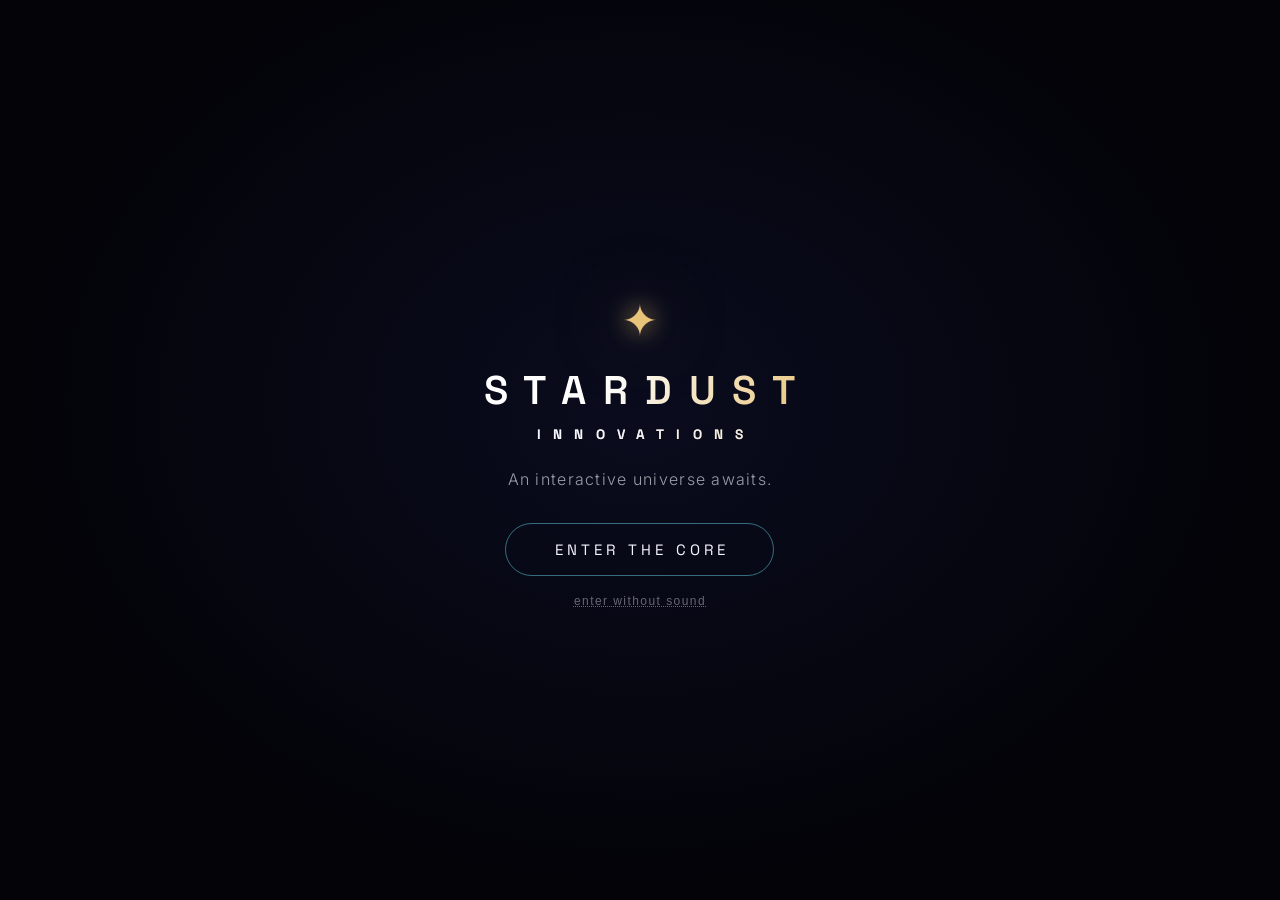
==== commit e876ead7: "feat: The Stardust Core — next-generation universe experience Complete redesign per the 'Stardust-In" ====
--- a/index.html
+++ b/index.html
@@ -3,383 +3,220 @@
 <head>
   <meta charset="UTF-8" />
   <meta name="viewport" content="width=device-width, initial-scale=1.0" />
-  <title>Stardust Innovations — Building Apps That Matter</title>
-  <meta name="description" content="Stardust Innovations is a Sri Lankan technology company building premium mobile apps. Home of Manike — Sri Lanka's first culture-first dating app." />
-  <link rel="icon" href="favicon.ico" />
+  <title>Stardust Innovations — Enter the Stardust Core</title>
+  <meta name="description" content="Stardust Innovations is a Sri Lankan technology company building premium mobile apps. Home of Manike — Sri Lanka's first culture-first dating app. Explore our interactive universe." />
+  <meta property="og:title" content="Stardust Innovations — Enter the Stardust Core" />
+  <meta property="og:description" content="An interactive universe. Explore The Core, The Forge, The Archive, The Observatory and The Nexus." />
+  <meta property="og:image" content="https://stardust-innovations.com/logo.png" />
+  <meta property="og:url" content="https://stardust-innovations.com" />
+  <link rel="icon" type="image/png" href="logo.png" />
   <link rel="preconnect" href="https://fonts.googleapis.com" />
   <link rel="preconnect" href="https://fonts.gstatic.com" crossorigin />
-  <link href="https://fonts.googleapis.com/css2?family=Space+Grotesk:wght@300;400;500;600;700&family=Inter:wght@300;400;500;600;700&display=swap" rel="stylesheet" />
-  <link rel="stylesheet" href="styles.css" />
+  <link href="https://fonts.googleapis.com/css2?family=Space+Grotesk:wght@300;400;500;600;700&family=Inter:wght@300;400;500;600&display=swap" rel="stylesheet" />
+  <link rel="stylesheet" href="universe.css" />
 </head>
 <body>
 
-  <!-- Cosmic background layers -->
-  <canvas id="starfield" aria-hidden="true"></canvas>
-  <div class="aurora" aria-hidden="true">
-    <div class="aurora-orb aurora-orb-1"></div>
-    <div class="aurora-orb aurora-orb-2"></div>
-    <div class="aurora-orb aurora-orb-3"></div>
+  <!-- WebGL universe -->
+  <canvas id="scene" aria-hidden="true"></canvas>
+  <!-- Cursor energy-field overlay -->
+  <canvas id="fx" aria-hidden="true"></canvas>
+
+  <!-- ENTER SCREEN -->
+  <div id="enter" role="dialog" aria-label="Welcome">
+    <div class="enter-inner">
+      <div class="enter-star" aria-hidden="true">✦</div>
+      <h1 class="enter-title">STARDUST<span>INNOVATIONS</span></h1>
+      <p class="enter-sub">An interactive universe awaits.</p>
+      <button id="enterBtn" class="enter-btn"><span>Enter the Core</span></button>
+      <button id="enterQuiet" class="enter-quiet">enter without sound</button>
+    </div>
   </div>
-  <div class="grid-overlay" aria-hidden="true"></div>
-  <div class="noise" aria-hidden="true"></div>
-
-  <!-- Navigation -->
-  <nav class="nav" id="nav">
-    <div class="nav-inner">
-      <a href="#" class="nav-logo">
-        <img src="logo.png" alt="Stardust Innovations" class="nav-logo-img" />
-      </a>
-      <div class="nav-links">
-        <a href="#apps">Apps</a>
-        <a href="#manike">Manike</a>
-        <a href="#about">About</a>
-        <a href="#contact">Contact</a>
-        <a href="privacy.html">Privacy</a>
-      </div>
-      <button class="nav-menu-btn" onclick="toggleMenu()" aria-label="Menu">
-        <span></span><span></span><span></span>
-      </button>
-    </div>
-    <div class="nav-mobile" id="mobileMenu">
-      <a href="#apps" onclick="toggleMenu()">Apps</a>
-      <a href="#manike" onclick="toggleMenu()">Manike</a>
-      <a href="#about" onclick="toggleMenu()">About</a>
-      <a href="#contact" onclick="toggleMenu()">Contact</a>
-      <a href="privacy.html" onclick="toggleMenu()">Privacy</a>
-    </div>
-  </nav>
-
-  <!-- Hero -->
-  <section class="hero">
-    <div class="hero-rings" aria-hidden="true">
-      <div class="ring ring-1"></div>
-      <div class="ring ring-2"></div>
-      <div class="ring ring-3"></div>
-    </div>
-    <div class="container hero-content">
-      <div class="hero-badge reveal">
-        <span class="badge-pulse"></span>
-        🇱🇰 Based in Sri Lanka
-      </div>
-      <h1 class="hero-title reveal reveal-delay-1">
-        Building Apps<br />
-        <span class="gradient-text" data-text="That Matter">That Matter</span>
-      </h1>
-      <p class="hero-sub reveal reveal-delay-2">
-        Stardust Innovations is a Sri Lankan technology company crafting premium mobile experiences for South Asia and beyond.
-      </p>
-      <div class="hero-btns reveal reveal-delay-3">
-        <a href="#apps" class="btn-primary"><span>Our Apps</span></a>
-        <a href="#about" class="btn-secondary"><span>Learn More</span></a>
-      </div>
-    </div>
-    <div class="hero-scroll reveal reveal-delay-4" aria-hidden="true">
-      <div class="scroll-line"></div>
-      <span>Scroll</span>
-    </div>
-  </section>
-
-  <!-- Apps -->
-  <section class="section" id="apps">
-    <div class="container">
-      <div class="section-label reveal">✦ What We Build</div>
-      <h2 class="section-title reveal reveal-delay-1">Our <span class="gradient-text">Apps</span></h2>
-      <p class="section-sub reveal reveal-delay-2">Each app is built with care, security and the needs of South Asian users at its core.</p>
-
-      <div class="apps-grid">
-        <!-- Manike -->
-        <div class="app-card featured glass tilt reveal reveal-delay-3">
-          <div class="card-shine" aria-hidden="true"></div>
-          <div class="app-card-badge"><span class="badge-dot"></span>Live Now</div>
-          <div class="app-icon manike-icon">
-            <img src="manike-icon.png" alt="Manike" />
-            <div class="icon-glow" aria-hidden="true"></div>
+
+  <!-- Cinematic word intro -->
+  <div id="words" aria-hidden="true"></div>
+
+  <!-- HUD -->
+  <header id="hud" aria-hidden="true">
+    <button id="homeBtn" class="hud-logo" title="Return to the universe">
+      <img src="logo.png" alt="Stardust Innovations" />
+    </button>
+    <div class="hud-right">
+      <div id="journeyDots" class="journey" title="Your journey">
+        <span data-z="core"></span><span data-z="forge"></span><span data-z="archive"></span><span data-z="observatory"></span><span data-z="nexus"></span>
+      </div>
+      <button id="soundBtn" class="hud-btn" aria-label="Toggle sound">♪</button>
+    </div>
+  </header>
+
+  <!-- Zone labels (projected from 3D) -->
+  <div id="labels" aria-hidden="true"></div>
+
+  <!-- Toast -->
+  <div id="toast" aria-live="polite"></div>
+
+  <!-- ZONE PANELS -->
+  <main id="panels">
+
+    <section class="panel" id="panel-core" data-zone="core" aria-hidden="true" tabindex="-1">
+      <div class="panel-card">
+        <button class="panel-close" aria-label="Return to universe">✕</button>
+        <div class="panel-tag" style="--zc:#6ee7ff">✦ The Core</div>
+        <h2>Building Apps <em>That Matter</em></h2>
+        <p class="panel-lead">🇱🇰 Based in Sri Lanka — Stardust Innovations is a Sri Lankan technology company crafting premium mobile experiences for South Asia and beyond.</p>
+        <p>Stardust Innovations is a technology company based in Sri Lanka, building mobile applications for the South Asian market and the global Sri Lankan diaspora.</p>
+        <p>We believe great technology should feel local — designed with cultural understanding, built with world-class standards, and trusted by the people who use it every day.</p>
+        <p>Every app we build is guided by three principles: <b>safety first</b>, <b>privacy by design</b>, and <b>genuine value</b> for our users.</p>
+        <div class="value-row">
+          <div class="value"><i>🔒</i><b>Safety First</b><small>Every product we build puts user safety at the centre of every decision.</small></div>
+          <div class="value"><i>🌏</i><b>Built for South Asia</b><small>We understand our culture, our values and our users deeply.</small></div>
+          <div class="value"><i>✦</i><b>Premium Quality</b><small>We build products that feel world-class, not compromised.</small></div>
+          <div class="value"><i>🤝</i><b>Trust</b><small>We earn trust through transparency, verified identities and honest practices.</small></div>
+        </div>
+      </div>
+    </section>
+
+    <section class="panel" id="panel-forge" data-zone="forge" aria-hidden="true" tabindex="-1">
+      <div class="panel-card">
+        <button class="panel-close" aria-label="Return to universe">✕</button>
+        <div class="panel-tag" style="--zc:#ffd479">🔥 The Forge</div>
+        <h2>What We <em>Build</em></h2>
+
+        <p class="panel-lead">Each app is built with care, security and the needs of South Asian users at its core.</p>
+
+        <div class="holo">
+          <div class="holo-ring" aria-hidden="true"></div>
+          <img src="manike-icon.png" alt="Manike app icon" class="holo-icon" />
+          <div class="holo-info">
+            <span class="live-badge">● Live Now</span>
+            <h3>Manike · මැණිකේ · மாணிக்கம்</h3>
+            <p class="holo-tagline">Sri Lanka's Culture-First Dating App</p>
+            <p>The only dating app built for Sri Lankans — with Lagna horoscope matching, the Poruwa proposal system, Parent Mode, Chaperone Mode, NIC verification, and full Sinhala, Tamil and English support. No other app comes close.</p>
+            <p class="holo-sub">Built for Sri Lankan culture. Unlike anything else. Every feature was designed around how Sri Lankans actually find life partners — through family, culture, astrology, and trust. No Western app offers this.</p>
           </div>
-          <div class="app-info">
-            <h3 class="app-name">Manike · මැණිකේ</h3>
-            <p class="app-tagline">Sri Lanka's Culture-First Dating App</p>
-            <p class="app-desc">
-              The only dating app built for Sri Lankans — with Lagna horoscope matching, the Poruwa proposal system, Parent Mode, Chaperone Mode, NIC verification, and full Sinhala, Tamil and English support. No other app comes close.
-            </p>
-            <div class="app-tags">
-              <span class="tag">🏛️ Poruwa System</span>
-              <span class="tag">⭐ Lagna Matching</span>
-              <span class="tag">🪪 NIC Verified</span>
-              <span class="tag">👨‍👩‍👧 Parent Mode</span>
-              <span class="tag">🤝 Chaperone Mode</span>
-              <span class="tag">🌐 3 Languages</span>
-            </div>
-            <div class="app-store-btns">
-              <a href="#" class="store-btn">
-                <span class="store-icon">🍎</span>
-                <span>
-                  <small>Coming soon on</small>
-                  App Store
-                </span>
-              </a>
-              <a href="#" class="store-btn">
-                <span class="store-icon">▶</span>
-                <span>
-                  <small>Coming soon on</small>
-                  Google Play
-                </span>
-              </a>
-            </div>
-            <a href="#manike" class="manike-learn-more">See all features ↓</a>
+        </div>
+
+        <div class="feature-cols">
+          <div>
+            <h4 class="fc-title gold">✦ Cultural Identity Features</h4>
+            <ul class="fc-list">
+              <li><b>🏛️ Poruwa System</b> <span class="ubadge">Unique to Manike</span><br/>Instead of swiping, send a <em>Poruwa</em> — a traditional proposal of interest. Inspired by Sri Lanka's sacred wedding platform. Meaningful from the very first moment.</li>
+              <li><b>⭐ Lagna · ලග්න Matching</b> <span class="ubadge">Unique to Manike</span><br/>Horoscope compatibility built right into the app. Match on Lagna signs the way Sri Lankan and South Indian families have done for generations — now digitised for modern life.</li>
+              <li><b>🌺 Kulaya · කුලය</b> <span class="ubadge">Unique to Manike</span><br/>Express your cultural heritage and community identity with sensitivity and respect. Find someone who shares your roots — handled with the nuance this topic deserves.</li>
+              <li><b>🔮 Western Zodiac</b> <span class="ubadge">Unique to Manike</span><br/>For those who follow western astrology, Manike includes your star sign as a separate identity layer alongside Lagna — because Sri Lankans carry both traditions.</li>
+              <li><b>🏅 Family Approval Badge</b> <span class="ubadge">Unique to Manike</span><br/>Toggle "මගේ පවුල දනිති" — My Family Knows — to show a deep maroon badge on your profile. A powerful trust signal for serious, family-oriented relationships.</li>
+              <li><b>👨‍👩‍👧 Parent Mode</b> <span class="ubadge">Unique to Manike</span><br/>Parents can browse profiles and shortlist matches on behalf of their son or daughter — the child gets final approval. Designed for how families in Sri Lanka actually work.</li>
+            </ul>
           </div>
-        </div>
-
-        <!-- Future app placeholder -->
-        <div class="app-card upcoming glass tilt reveal reveal-delay-4">
-          <div class="card-shine" aria-hidden="true"></div>
-          <div class="app-card-badge upcoming-badge">Coming Soon</div>
-          <div class="app-icon upcoming-icon">
-            <span>✦</span>
+          <div>
+            <h4 class="fc-title maroon">🔒 Safety &amp; Trust Features</h4>
+            <ul class="fc-list">
+              <li><b>🤝 Chaperone Mode</b> <span class="ubadge maroon">Unique to Manike</span><br/>Invite a trusted friend to silently monitor your chat before a first date. They can see the conversation and step in if anything feels wrong. Safety built into every connection.</li>
+              <li><b>🪪 NIC Verification</b> <span class="ubadge maroon">Sri Lanka Specific</span><br/>Verify your identity with your Sri Lanka National Identity Card or Passport. Verified users receive a blue badge — so you always know you're talking to a real person.</li>
+              <li><b>🌐 Three Languages</b> <span class="ubadge maroon">Sri Lanka Specific</span><br/>The entire app — every screen, every prompt — is available in Sinhala, Tamil and English. Switch anytime. Your language, your comfort, your choice.</li>
+            </ul>
+            <div class="callout"><b>No other dating app in Sri Lanka offers this.</b><br/>Tinder, Bumble, Hinge — they were built for the West. Manike was built for <em>us</em>.<br/><span class="callout-langs">මැණිකේ · மாணிக்கம் · Manike</span></div>
           </div>
-          <div class="app-info">
-            <h3 class="app-name">Next App</h3>
-            <p class="app-tagline">Something new is coming</p>
-            <p class="app-desc">
-              We are always working on something new. Follow us to be the first to know about our next product.
-            </p>
-          </div>
-        </div>
-      </div>
-    </div>
-  </section>
-
-  <!-- Manike Features -->
-  <section class="section manike-section" id="manike">
-    <div class="container">
-
-      <div class="manike-header">
-        <div class="manike-header-icon glass">
-          <img src="manike-icon.png" alt="Manike" />
-        </div>
-        <div>
-          <div class="section-label">Manike · මැණිකේ · மாணிக்கம்</div>
-          <h2 class="section-title">Built for Sri Lankan Culture.<br /><span class="gradient-text">Unlike Anything Else.</span></h2>
-          <p class="section-sub">Every feature was designed around how Sri Lankans actually find life partners — through family, culture, astrology, and trust. No Western app offers this.</p>
-        </div>
-      </div>
-
-      <!-- Cultural Features -->
-      <div class="features-category-label reveal">✦ Cultural Identity Features</div>
-      <div class="features-grid">
-
-        <div class="feature-card feature-gold glass tilt reveal reveal-delay-1">
-          <div class="feature-icon">🏛️</div>
-          <h4 class="feature-title">Poruwa System</h4>
-          <p class="feature-desc">Instead of swiping, send a <em>Poruwa</em> — a traditional proposal of interest. Inspired by Sri Lanka's sacred wedding platform. Meaningful from the very first moment.</p>
-          <div class="feature-unique-badge">Unique to Manike</div>
-        </div>
-
-        <div class="feature-card feature-gold glass tilt reveal reveal-delay-2">
-          <div class="feature-icon">⭐</div>
-          <h4 class="feature-title">Lagna · ලග්න Matching</h4>
-          <p class="feature-desc">Horoscope compatibility built right into the app. Match on Lagna signs the way Sri Lankan and South Indian families have done for generations — now digitised for modern life.</p>
-          <div class="feature-unique-badge">Unique to Manike</div>
-        </div>
-
-        <div class="feature-card feature-gold glass tilt reveal reveal-delay-3">
-          <div class="feature-icon">🌺</div>
-          <h4 class="feature-title">Kulaya · කුලය</h4>
-          <p class="feature-desc">Express your cultural heritage and community identity with sensitivity and respect. Find someone who shares your roots — handled with the nuance this topic deserves.</p>
-          <div class="feature-unique-badge">Unique to Manike</div>
-        </div>
-
-        <div class="feature-card feature-gold glass tilt reveal reveal-delay-1">
-          <div class="feature-icon">🔮</div>
-          <h4 class="feature-title">Western Zodiac</h4>
-          <p class="feature-desc">For those who follow western astrology, Manike includes your star sign as a separate identity layer alongside Lagna — because Sri Lankans carry both traditions.</p>
-          <div class="feature-unique-badge">Unique to Manike</div>
-        </div>
-
-        <div class="feature-card feature-gold glass tilt reveal reveal-delay-2">
-          <div class="feature-icon">🏅</div>
-          <h4 class="feature-title">Family Approval Badge</h4>
-          <p class="feature-desc">Toggle "මගේ පවුල දනිති" — My Family Knows — to show a deep maroon badge on your profile. A powerful trust signal for serious, family-oriented relationships.</p>
-          <div class="feature-unique-badge">Unique to Manike</div>
-        </div>
-
-        <div class="feature-card feature-gold glass tilt reveal reveal-delay-3">
-          <div class="feature-icon">👨‍👩‍👧</div>
-          <h4 class="feature-title">Parent Mode</h4>
-          <p class="feature-desc">Parents can browse profiles and shortlist matches on behalf of their son or daughter — the child gets final approval. Designed for how families in Sri Lanka actually work.</p>
-          <div class="feature-unique-badge">Unique to Manike</div>
-        </div>
-
-      </div>
-
-      <!-- Safety Features -->
-      <div class="features-category-label reveal" style="margin-top: 56px;">🔒 Safety &amp; Trust Features</div>
-      <div class="features-grid">
-
-        <div class="feature-card feature-maroon glass tilt reveal reveal-delay-1">
-          <div class="feature-icon">🤝</div>
-          <h4 class="feature-title">Chaperone Mode</h4>
-          <p class="feature-desc">Invite a trusted friend to silently monitor your chat before a first date. They can see the conversation and step in if anything feels wrong. Safety built into every connection.</p>
-          <div class="feature-unique-badge feature-unique-badge-maroon">Unique to Manike</div>
-        </div>
-
-        <div class="feature-card feature-maroon glass tilt reveal reveal-delay-2">
-          <div class="feature-icon">🪪</div>
-          <h4 class="feature-title">NIC Verification</h4>
-          <p class="feature-desc">Verify your identity with your Sri Lanka National Identity Card or Passport. Verified users receive a blue badge — so you always know you're talking to a real person.</p>
-          <div class="feature-unique-badge feature-unique-badge-maroon">Sri Lanka Specific</div>
-        </div>
-
-        <div class="feature-card feature-maroon glass tilt reveal reveal-delay-3">
-          <div class="feature-icon">🌐</div>
-          <h4 class="feature-title">Three Languages</h4>
-          <p class="feature-desc">The entire app — every screen, every prompt — is available in Sinhala, Tamil and English. Switch anytime. Your language, your comfort, your choice.</p>
-          <div class="feature-unique-badge feature-unique-badge-maroon">Sri Lanka Specific</div>
-        </div>
-
-      </div>
-
-      <!-- Callout banner -->
-      <div class="manike-callout glass reveal">
-        <div class="callout-aurora" aria-hidden="true"></div>
-        <div class="manike-callout-text">
-          <h3>No other dating app in Sri Lanka offers this.</h3>
-          <p>Tinder, Bumble, Hinge — they were built for the West. Manike was built for <em>us</em>.</p>
-        </div>
-        <div class="manike-callout-langs">
-          <span>මැණිකේ</span>
-          <span>·</span>
-          <span>மாணிக்கம்</span>
-          <span>·</span>
-          <span>Manike</span>
-        </div>
-      </div>
-
-    </div>
-  </section>
-
-  <!-- About -->
-  <section class="section" id="about">
-    <div class="container">
-      <div class="section-label reveal">✦ Who We Are</div>
-      <h2 class="section-title reveal reveal-delay-1">About <span class="gradient-text">Stardust Innovations</span></h2>
-      <div class="about-grid">
-        <div class="about-text reveal reveal-delay-2">
-          <p>
-            Stardust Innovations is a technology company based in Sri Lanka, building mobile applications for the South Asian market and the global Sri Lankan diaspora.
-          </p>
-          <p>
-            We believe great technology should feel local — designed with cultural understanding, built with world-class standards, and trusted by the people who use it every day.
-          </p>
-          <p>
-            Every app we build is guided by three principles: <strong>safety first</strong>, <strong>privacy by design</strong>, and <strong>genuine value</strong> for our users.
-          </p>
-        </div>
-        <div class="values-grid">
-          <div class="value-card glass tilt reveal reveal-delay-2">
-            <div class="value-icon">🔒</div>
-            <h4>Safety First</h4>
-            <p>Every product we build puts user safety at the centre of every decision.</p>
-          </div>
-          <div class="value-card glass tilt reveal reveal-delay-3">
-            <div class="value-icon">🌏</div>
-            <h4>Built for South Asia</h4>
-            <p>We understand our culture, our values and our users deeply.</p>
-          </div>
-          <div class="value-card glass tilt reveal reveal-delay-4">
-            <div class="value-icon">✦</div>
-            <h4>Premium Quality</h4>
-            <p>We build products that feel world-class, not compromised.</p>
-          </div>
-          <div class="value-card glass tilt reveal reveal-delay-5">
-            <div class="value-icon">🤝</div>
-            <h4>Trust</h4>
-            <p>We earn trust through transparency, verified identities and honest practices.</p>
-          </div>
-        </div>
-      </div>
-    </div>
-  </section>
-
-  <!-- Contact -->
-  <section class="section" id="contact">
-    <div class="container">
-      <div class="section-label reveal">✦ Get in Touch</div>
-      <h2 class="section-title reveal reveal-delay-1">Contact <span class="gradient-text">Us</span></h2>
-      <p class="section-sub reveal reveal-delay-2">For app support, business enquiries or partnership opportunities.</p>
-
-      <div class="contact-grid">
-        <div class="contact-card glass tilt reveal reveal-delay-2">
-          <div class="contact-icon">📧</div>
-          <h4>General Enquiries</h4>
-          <a href="mailto:hello@stardust-innovations.com">hello@stardust-innovations.com</a>
-        </div>
-        <div class="contact-card glass tilt reveal reveal-delay-3">
-          <div class="contact-icon">🛟</div>
-          <h4>App Support</h4>
-          <a href="mailto:support@stardust-innovations.com">support@stardust-innovations.com</a>
-        </div>
-        <div class="contact-card glass tilt reveal reveal-delay-4">
-          <div class="contact-icon">🤝</div>
-          <h4>Business &amp; Partnerships</h4>
-          <a href="mailto:business@stardust-innovations.com">business@stardust-innovations.com</a>
-        </div>
-      </div>
-
-      <div class="legal-links reveal">
-        <a href="privacy.html">Privacy Policy</a>
-        <span>·</span>
-        <a href="terms.html">Terms of Service</a>
-      </div>
-    </div>
-  </section>
-
-  <!-- Footer -->
-  <footer class="footer">
-    <div class="container">
-      <div class="footer-grid">
-
-        <div class="footer-brand-col">
-          <img src="logo.png" alt="Stardust Innovations" class="footer-logo-img" />
-          <p class="footer-tagline">Building apps that matter,<br/>for the people who matter.</p>
-          <div class="footer-social">
-            <a href="https://www.instagram.com/stardust.innovations.lk" class="social-link" target="_blank" aria-label="Instagram">
-              <svg viewBox="0 0 24 24" xmlns="http://www.w3.org/2000/svg"><path d="M12 2.163c3.204 0 3.584.012 4.85.07 3.252.148 4.771 1.691 4.919 4.919.058 1.265.069 1.645.069 4.849 0 3.205-.012 3.584-.069 4.849-.149 3.225-1.664 4.771-4.919 4.919-1.266.058-1.644.07-4.85.07-3.204 0-3.584-.012-4.849-.07-3.26-.149-4.771-1.699-4.919-4.92-.058-1.265-.07-1.644-.07-4.849 0-3.204.013-3.583.07-4.849.149-3.227 1.664-4.771 4.919-4.919 1.266-.057 1.645-.069 4.849-.069zm0-2.163c-3.259 0-3.667.014-4.947.072-4.358.2-6.78 2.618-6.98 6.98-.059 1.281-.073 1.689-.073 4.948 0 3.259.014 3.668.072 4.948.2 4.358 2.618 6.78 6.98 6.98 1.281.058 1.689.072 4.948.072 3.259 0 3.668-.014 4.948-.072 4.354-.2 6.782-2.618 6.979-6.98.059-1.28.073-1.689.073-4.948 0-3.259-.014-3.667-.072-4.947-.196-4.354-2.617-6.78-6.979-6.98-1.281-.059-1.69-.073-4.949-.073zm0 5.838c-3.403 0-6.162 2.759-6.162 6.162s2.759 6.163 6.162 6.163 6.162-2.759 6.162-6.163c0-3.403-2.759-6.162-6.162-6.162zm0 10.162c-2.209 0-4-1.79-4-4 0-2.209 1.791-4 4-4s4 1.791 4 4c0 2.21-1.791 4-4 4zm6.406-11.845c-.796 0-1.441.645-1.441 1.44s.645 1.44 1.441 1.44c.795 0 1.439-.645 1.439-1.44s-.644-1.44-1.439-1.44z"/></svg>
-            </a>
-            <a href="https://www.linkedin.com/company/stardust-innovations-lk" class="social-link" target="_blank" aria-label="LinkedIn">
-              <svg viewBox="0 0 24 24" xmlns="http://www.w3.org/2000/svg"><path d="M20.447 20.452h-3.554v-5.569c0-1.328-.027-3.037-1.852-3.037-1.853 0-2.136 1.445-2.136 2.939v5.667H9.351V9h3.414v1.561h.046c.477-.9 1.637-1.85 3.37-1.85 3.601 0 4.267 2.37 4.267 5.455v6.286zM5.337 7.433c-1.144 0-2.063-.926-2.063-2.065 0-1.138.92-2.063 2.063-2.063 1.14 0 2.064.925 2.064 2.063 0 1.139-.925 2.065-2.064 2.065zm1.782 13.019H3.555V9h3.564v11.452zM22.225 0H1.771C.792 0 0 .774 0 1.729v20.542C0 23.227.792 24 1.771 24h20.451C23.2 24 24 23.227 24 22.271V1.729C24 .774 23.2 0 22.222 0h.003z"/></svg>
-            </a>
-          </div>
-        </div>
-
-        <div class="footer-links-group">
-          <h5>Company</h5>
-          <a href="#apps">Our Apps</a>
-          <a href="#about">About Us</a>
-          <a href="#contact">Contact</a>
-        </div>
-
-        <div class="footer-links-group">
-          <h5>Manike</h5>
-          <a href="#manike">Features</a>
-          <a href="#">App Store</a>
-          <a href="#">Google Play</a>
-        </div>
-
-        <div class="footer-links-group">
-          <h5>Legal</h5>
+        </div>
+
+        <div class="store-row">
+          <span class="store-pill">🍎 App Store — coming soon</span>
+          <span class="store-pill">▶ Google Play — coming soon</span>
+        </div>
+
+        <div class="next-app">✦ <b>Next App — Coming Soon.</b> Something new is coming. We are always working on something new — follow us to be the first to know about our next product.</div>
+      </div>
+    </section>
+
+    <section class="panel" id="panel-archive" data-zone="archive" aria-hidden="true" tabindex="-1">
+      <div class="panel-card">
+        <button class="panel-close" aria-label="Return to universe">✕</button>
+        <div class="panel-tag" style="--zc:#c9a2ff">📜 The Archive</div>
+        <h2>Our <em>Story</em></h2>
+        <p class="panel-lead">Not dates on a page — chapters of a journey, each one a small light.</p>
+        <div class="timeline">
+          <div class="tl-item"><span class="tl-dot"></span><b>The Spark</b><p>A simple belief: the apps Sri Lankans use every day should be built by people who understand Sri Lanka.</p></div>
+          <div class="tl-item"><span class="tl-dot"></span><b>Stardust is Born</b><p>Stardust Innovations is founded — a company with three principles: safety first, privacy by design, genuine value.</p></div>
+          <div class="tl-item"><span class="tl-dot"></span><b>Forging Manike</b><p>Our first creation takes shape — a dating app where Poruwa, Lagna and family are features, not afterthoughts.</p></div>
+          <div class="tl-item"><span class="tl-dot"></span><b>The Road Ahead</b><p>Manike launches on the App Store and Google Play — and the next stars in this universe begin to form.</p></div>
+        </div>
+      </div>
+    </section>
+
+    <section class="panel" id="panel-observatory" data-zone="observatory" aria-hidden="true" tabindex="-1">
+      <div class="panel-card">
+        <button class="panel-close" aria-label="Return to universe">✕</button>
+        <div class="panel-tag" style="--zc:#7dffc9">🔭 The Observatory</div>
+        <h2>Exploring <em>AI</em></h2>
+        <p class="panel-lead">The Observatory is where we watch the horizon — researching how AI can make our products warmer, safer and more human.</p>
+        <ul class="obs-list">
+          <li><b>Culture-aware intelligence</b> — matching and recommendations that understand South Asian context, not just Western data.</li>
+          <li><b>AI companions</b> — early research into warm, voice-driven companion experiences inside our apps.</li>
+          <li><b>Safety AI</b> — using intelligence to detect bad actors and protect our users before harm happens.</li>
+        </ul>
+        <p class="obs-note">Work in the Observatory is research — when a star here is ready, it moves to The Forge.</p>
+      </div>
+    </section>
+
+    <section class="panel" id="panel-nexus" data-zone="nexus" aria-hidden="true" tabindex="-1">
+      <div class="panel-card">
+        <button class="panel-close" aria-label="Return to universe">✕</button>
+        <div class="panel-tag" style="--zc:#8fb4ff">🛰 The Nexus</div>
+        <h2>Contact <em>Us</em></h2>
+        <p class="panel-lead">For app support, business enquiries or partnership opportunities. Every signal is answered.</p>
+        <div class="contact-row">
+          <a class="contact" href="mailto:hello@stardust-innovations.com"><i>📧</i><b>General Enquiries</b><small>hello@stardust-innovations.com</small></a>
+          <a class="contact" href="mailto:support@stardust-innovations.com"><i>🛟</i><b>App Support</b><small>support@stardust-innovations.com</small></a>
+          <a class="contact" href="mailto:business@stardust-innovations.com"><i>🤝</i><b>Business &amp; Partnerships</b><small>business@stardust-innovations.com</small></a>
+        </div>
+        <div class="social-row">
+          <a href="https://www.instagram.com/stardust.innovations.lk" target="_blank" rel="noopener">Instagram</a>
+          <a href="https://www.linkedin.com/company/stardust-innovations-lk" target="_blank" rel="noopener">LinkedIn</a>
           <a href="privacy.html">Privacy Policy</a>
           <a href="terms.html">Terms of Service</a>
         </div>
-
-      </div>
-
-      <div class="footer-bottom">
-        <span class="footer-copy">© 2026 Stardust Innovations. All rights reserved.</span>
-        <span class="footer-flag">Sri Lanka 🇱🇰</span>
-      </div>
-    </div>
-  </footer>
-
-  <script src="app.js"></script>
+        <p class="nexus-foot">Building apps that matter, for the people who matter.<br/>© 2026 Stardust Innovations. All rights reserved. · Sri Lanka 🇱🇰</p>
+      </div>
+    </section>
+  </main>
+
+  <!-- GUIDE ORB -->
+  <button id="orb" aria-label="Open guide" aria-expanded="false">
+    <span class="orb-core"></span>
+  </button>
+  <div id="orbChat" role="dialog" aria-label="Guide" aria-hidden="true">
+    <div class="orb-head"><span class="orb-mini"></span> Astra — your guide <button id="orbClose" aria-label="Close guide">✕</button></div>
+    <div id="orbLog" class="orb-log"></div>
+    <div id="orbChips" class="orb-chips"></div>
+    <form id="orbForm" autocomplete="off">
+      <input id="orbInput" type="text" placeholder="Ask me anything…" maxlength="200" />
+      <button type="submit" aria-label="Send">➤</button>
+    </form>
+  </div>
+
+  <!-- ENDING -->
+  <div id="ending" aria-hidden="true">
+    <div class="ending-inner">
+      <p class="ending-text"></p>
+      <button id="endingStar" aria-label="Begin again">✦</button>
+      <p class="ending-hint">touch the star to begin again</p>
+    </div>
+  </div>
+
+  <!-- Corner legal (always reachable) -->
+  <div id="legalCorner"><a href="privacy.html">Privacy</a> · <a href="terms.html">Terms</a></div>
+
+  <noscript>
+    <div class="noscript">
+      <img src="logo.png" alt="Stardust Innovations" style="max-width:280px" />
+      <h1>Stardust Innovations</h1>
+      <p>A Sri Lankan technology company building premium mobile apps — home of <b>Manike</b>, Sri Lanka's culture-first dating app with Poruwa proposals, Lagna matching, Parent Mode, Chaperone Mode and NIC verification, in Sinhala, Tamil and English.</p>
+      <p>Contact: <a href="mailto:hello@stardust-innovations.com">hello@stardust-innovations.com</a> · <a href="mailto:support@stardust-innovations.com">support@stardust-innovations.com</a> · <a href="mailto:business@stardust-innovations.com">business@stardust-innovations.com</a></p>
+      <p><a href="privacy.html">Privacy Policy</a> · <a href="terms.html">Terms of Service</a></p>
+      <p>This site is an interactive 3D experience — please enable JavaScript to explore the universe.</p>
+    </div>
+  </noscript>
+
+  <script type="module" src="universe.js"></script>
 </body>
 </html>
--- a/universe.css
+++ b/universe.css
@@ -0,0 +1,771 @@
+/* ============================================================
+   STARDUST INNOVATIONS — The Stardust Core
+   Next-generation universe experience
+   ============================================================ */
+
+:root {
+  --black: #030308;
+  --cyan: #6ee7ff;
+  --blue: #4f7cff;
+  --purple: #a78bfa;
+  --gold: #e8c47a;
+  --emerald: #7dffc9;
+  --white: #f4f6ff;
+  --dim: rgba(244, 246, 255, 0.62);
+  --glass: rgba(12, 14, 28, 0.72);
+  --glass-edge: rgba(140, 160, 255, 0.16);
+  --font-d: "Space Grotesk", system-ui, sans-serif;
+  --font-b: "Inter", system-ui, sans-serif;
+}
+
+* { margin: 0; padding: 0; box-sizing: border-box; }
+html { height: 100%; }
+body {
+  height: 100%;
+  overflow: hidden;
+  background: var(--black);
+  color: var(--white);
+  font-family: var(--font-b);
+  -webkit-font-smoothing: antialiased;
+  cursor: crosshair;
+}
+a, button { cursor: pointer; }
+::selection { background: rgba(110, 231, 255, 0.3); }
+
+/* ---------- canvases ---------- */
+#scene, #fx {
+  position: fixed;
+  inset: 0;
+  width: 100%;
+  height: 100%;
+  display: block;
+}
+#scene { z-index: 0; }
+#fx { z-index: 3; pointer-events: none; }
+
+/* ============================================================
+   ENTER SCREEN
+   ============================================================ */
+#enter {
+  position: fixed;
+  inset: 0;
+  z-index: 40;
+  display: flex;
+  align-items: center;
+  justify-content: center;
+  background: radial-gradient(ellipse at 50% 45%, #0a0c1e 0%, var(--black) 70%);
+  transition: opacity 1.4s ease, visibility 1.4s;
+}
+#enter.gone { opacity: 0; visibility: hidden; pointer-events: none; }
+.enter-inner { text-align: center; padding: 24px; animation: enterFade 2.2s ease both; }
+@keyframes enterFade { from { opacity: 0; transform: translateY(14px); } to { opacity: 1; transform: none; } }
+.enter-star {
+  font-size: 44px;
+  color: var(--gold);
+  text-shadow: 0 0 24px rgba(232, 196, 122, 0.9), 0 0 80px rgba(232, 196, 122, 0.5);
+  animation: starPulse 3.2s ease-in-out infinite;
+  margin-bottom: 18px;
+}
+@keyframes starPulse { 0%,100% { transform: scale(1); opacity: .9; } 50% { transform: scale(1.18); opacity: 1; } }
+.enter-title {
+  font-family: var(--font-d);
+  font-weight: 600;
+  letter-spacing: 0.42em;
+  font-size: clamp(22px, 4.6vw, 40px);
+  text-indent: 0.42em;
+  background: linear-gradient(120deg, #fff 20%, var(--gold) 50%, #fff 80%);
+  background-size: 200% auto;
+  -webkit-background-clip: text;
+  background-clip: text;
+  color: transparent;
+  animation: sheen 6s linear infinite;
+}
+@keyframes sheen { to { background-position: 200% center; } }
+.enter-title span {
+  display: block;
+  font-size: 0.34em;
+  letter-spacing: 0.9em;
+  text-indent: 0.9em;
+  margin-top: 10px;
+  color: rgba(244, 246, 255, 0.75);
+  -webkit-text-fill-color: rgba(244, 246, 255, 0.75);
+}
+.enter-sub { margin: 26px 0 34px; color: var(--dim); font-weight: 300; letter-spacing: 0.08em; }
+.enter-btn {
+  font-family: var(--font-d);
+  font-size: 15px;
+  letter-spacing: 0.28em;
+  text-indent: 0.28em;
+  text-transform: uppercase;
+  color: var(--white);
+  background: transparent;
+  border: 1px solid rgba(110, 231, 255, 0.45);
+  border-radius: 999px;
+  padding: 16px 44px;
+  position: relative;
+  overflow: hidden;
+  transition: box-shadow 0.4s, border-color 0.4s, transform 0.4s;
+}
+.enter-btn:hover, .enter-btn:focus-visible {
+  border-color: var(--cyan);
+  box-shadow: 0 0 30px rgba(110, 231, 255, 0.35), inset 0 0 22px rgba(110, 231, 255, 0.12);
+  transform: translateY(-2px);
+}
+.enter-quiet {
+  display: block;
+  margin: 18px auto 0;
+  background: none;
+  border: none;
+  color: rgba(244, 246, 255, 0.4);
+  font-size: 12px;
+  letter-spacing: 0.12em;
+  text-decoration: underline dotted;
+}
+.enter-quiet:hover { color: var(--dim); }
+
+/* ============================================================
+   WORD INTRO
+   ============================================================ */
+#words {
+  position: fixed;
+  inset: 0;
+  z-index: 30;
+  display: flex;
+  align-items: center;
+  justify-content: center;
+  pointer-events: none;
+  font-family: var(--font-d);
+  font-size: clamp(30px, 6.4vw, 68px);
+  font-weight: 300;
+  letter-spacing: 0.06em;
+  color: var(--white);
+  text-shadow: 0 0 40px rgba(110, 231, 255, 0.35);
+}
+#words span { opacity: 0; }
+#words span.on { animation: wordIn 1.5s ease both; }
+@keyframes wordIn {
+  0% { opacity: 0; filter: blur(14px); transform: scale(1.06); }
+  22% { opacity: 1; filter: blur(0); transform: scale(1); }
+  78% { opacity: 1; }
+  100% { opacity: 0; filter: blur(10px); }
+}
+
+/* ============================================================
+   HUD
+   ============================================================ */
+#hud {
+  position: fixed;
+  top: 0; left: 0; right: 0;
+  z-index: 20;
+  display: flex;
+  align-items: center;
+  justify-content: space-between;
+  padding: 16px 22px;
+  opacity: 0;
+  transition: opacity 1.2s ease;
+  pointer-events: none;
+}
+#hud.on { opacity: 1; pointer-events: auto; }
+.hud-logo {
+  background: none; border: none; line-height: 0;
+  transition: transform .3s;
+}
+.hud-logo img {
+  height: 46px; width: auto; display: block;
+  /* JS swaps in a transparency-keyed copy of the logo at load time */
+  filter: drop-shadow(0 0 14px rgba(232, 196, 122, 0.35));
+  transition: filter .3s;
+}
+.hud-logo:hover { transform: scale(1.05); }
+.hud-logo:hover img { filter: drop-shadow(0 0 22px rgba(232, 196, 122, 0.6)); }
+.hud-right { display: flex; align-items: center; gap: 16px; }
+.journey { display: flex; gap: 7px; align-items: center; }
+.journey span {
+  width: 8px; height: 8px; border-radius: 50%;
+  background: rgba(244, 246, 255, 0.18);
+  border: 1px solid rgba(244, 246, 255, 0.25);
+  transition: all .6s ease;
+}
+.journey span.lit {
+  background: var(--gold);
+  border-color: var(--gold);
+  box-shadow: 0 0 10px rgba(232, 196, 122, 0.9);
+}
+.hud-btn {
+  width: 38px; height: 38px; border-radius: 50%;
+  background: var(--glass);
+  border: 1px solid var(--glass-edge);
+  color: var(--dim);
+  font-size: 15px;
+  backdrop-filter: blur(8px);
+  transition: all .3s;
+}
+.hud-btn:hover { color: var(--cyan); border-color: rgba(110, 231, 255, 0.5); box-shadow: 0 0 16px rgba(110, 231, 255, 0.25); }
+.hud-btn.off { text-decoration: line-through; opacity: .55; }
+
+/* ============================================================
+   ZONE LABELS
+   ============================================================ */
+#labels { position: fixed; inset: 0; z-index: 4; pointer-events: none; }
+.zlabel {
+  position: absolute;
+  transform: translate(-50%, 0);
+  text-align: center;
+  font-family: var(--font-d);
+  letter-spacing: 0.3em;
+  text-indent: 0.3em;
+  font-size: 12px;
+  text-transform: uppercase;
+  color: var(--dim);
+  text-shadow: 0 0 12px rgba(0, 0, 0, 0.9);
+  transition: opacity .5s, color .3s;
+  white-space: nowrap;
+}
+.zlabel small {
+  display: block;
+  font-family: var(--font-b);
+  font-size: 10px;
+  letter-spacing: 0.14em;
+  text-transform: none;
+  color: rgba(244, 246, 255, 0.38);
+  margin-top: 4px;
+}
+.zlabel.hot { color: var(--white); text-shadow: 0 0 16px currentColor; }
+.zlabel.visited::after { content: " ·✦"; color: var(--gold); font-size: 10px; }
+
+/* ============================================================
+   TOAST
+   ============================================================ */
+#toast {
+  position: fixed;
+  left: 50%; bottom: 40px;
+  transform: translateX(-50%) translateY(20px);
+  z-index: 26;
+  background: var(--glass);
+  border: 1px solid var(--glass-edge);
+  border-radius: 999px;
+  padding: 12px 26px;
+  font-size: 13.5px;
+  letter-spacing: 0.05em;
+  color: var(--white);
+  backdrop-filter: blur(12px);
+  opacity: 0;
+  pointer-events: none;
+  transition: opacity .6s, transform .6s;
+  max-width: 86vw;
+  text-align: center;
+}
+#toast.on { opacity: 1; transform: translateX(-50%) translateY(0); }
+
+/* ============================================================
+   PANELS
+   ============================================================ */
+.panel {
+  position: fixed;
+  inset: 0;
+  z-index: 15;
+  display: none;
+  align-items: center;
+  justify-content: center;
+  padding: 76px 18px 90px;
+  overflow-y: auto;
+}
+.panel.open { display: flex; }
+.panel-card {
+  width: min(880px, 100%);
+  max-height: 100%;
+  overflow-y: auto;
+  background: var(--glass);
+  border: 1px solid var(--glass-edge);
+  border-radius: 22px;
+  padding: 40px 44px 44px;
+  backdrop-filter: blur(18px);
+  box-shadow: 0 0 60px rgba(30, 50, 140, 0.25), inset 0 1px 0 rgba(255,255,255,0.06);
+  animation: panelIn .8s cubic-bezier(.2,.9,.25,1) both;
+  scrollbar-width: thin;
+  scrollbar-color: rgba(110,231,255,.3) transparent;
+}
+@keyframes panelIn {
+  from { opacity: 0; transform: translateY(26px) scale(.97); filter: blur(6px); }
+  to { opacity: 1; transform: none; filter: none; }
+}
+.panel-close {
+  float: right;
+  width: 36px; height: 36px;
+  border-radius: 50%;
+  background: transparent;
+  border: 1px solid var(--glass-edge);
+  color: var(--dim);
+  font-size: 14px;
+  transition: all .3s;
+}
+.panel-close:hover { color: var(--white); border-color: var(--cyan); box-shadow: 0 0 14px rgba(110,231,255,.3); }
+.panel-tag {
+  display: inline-block;
+  font-family: var(--font-d);
+  font-size: 12px;
+  letter-spacing: 0.32em;
+  text-transform: uppercase;
+  color: var(--zc, var(--cyan));
+  border: 1px solid color-mix(in srgb, var(--zc, var(--cyan)) 40%, transparent);
+  border-radius: 999px;
+  padding: 7px 18px;
+  margin-bottom: 22px;
+  text-shadow: 0 0 14px var(--zc, var(--cyan));
+}
+.panel h2 {
+  font-family: var(--font-d);
+  font-size: clamp(30px, 5vw, 46px);
+  font-weight: 600;
+  letter-spacing: 0.02em;
+  margin-bottom: 16px;
+}
+.panel h2 em {
+  font-style: normal;
+  background: linear-gradient(120deg, var(--cyan), var(--purple), var(--gold));
+  -webkit-background-clip: text;
+  background-clip: text;
+  color: transparent;
+}
+.panel-lead { color: var(--white); font-size: 16.5px; line-height: 1.7; margin-bottom: 14px; }
+.panel p { color: var(--dim); line-height: 1.7; font-size: 14.5px; margin-bottom: 12px; }
+
+/* core values */
+.value-row { display: grid; grid-template-columns: repeat(auto-fit, minmax(180px, 1fr)); gap: 14px; margin-top: 26px; }
+.value {
+  border: 1px solid var(--glass-edge);
+  border-radius: 16px;
+  padding: 18px;
+  background: rgba(255,255,255,0.02);
+  transition: all .35s;
+}
+.value:hover { border-color: rgba(110,231,255,.45); box-shadow: 0 0 22px rgba(110,231,255,.12); transform: translateY(-3px); }
+.value i { font-style: normal; font-size: 22px; display: block; margin-bottom: 8px; }
+.value b { display: block; font-family: var(--font-d); font-size: 14.5px; margin-bottom: 5px; }
+.value small { color: var(--dim); font-size: 12.5px; line-height: 1.5; }
+
+/* forge / holographic product */
+.holo {
+  display: flex;
+  gap: 26px;
+  align-items: center;
+  position: relative;
+  border: 1px solid rgba(232, 196, 122, 0.25);
+  border-radius: 18px;
+  padding: 26px;
+  margin: 8px 0 26px;
+  background:
+    radial-gradient(ellipse at 20% 50%, rgba(232,196,122,0.08), transparent 60%),
+    rgba(255,255,255,0.02);
+  overflow: hidden;
+}
+.holo-ring {
+  position: absolute;
+  left: -30px; top: 50%;
+  width: 190px; height: 190px;
+  transform: translateY(-50%);
+  border-radius: 50%;
+  border: 1px dashed rgba(110, 231, 255, 0.35);
+  animation: spin 14s linear infinite;
+  pointer-events: none;
+}
+@keyframes spin { to { transform: translateY(-50%) rotate(360deg); } }
+.holo-icon {
+  width: 96px; height: 96px;
+  border-radius: 24px;
+  position: relative;
+  z-index: 1;
+  box-shadow: 0 0 34px rgba(232, 196, 122, 0.45);
+  animation: holoFloat 5s ease-in-out infinite;
+}
+@keyframes holoFloat { 0%,100% { transform: translateY(0); } 50% { transform: translateY(-8px); } }
+.holo-info h3 { font-family: var(--font-d); font-size: 21px; margin-bottom: 4px; }
+.live-badge {
+  display: inline-block;
+  font-size: 11px;
+  letter-spacing: .14em;
+  text-transform: uppercase;
+  color: var(--emerald);
+  border: 1px solid rgba(125, 255, 201, 0.4);
+  border-radius: 999px;
+  padding: 4px 12px;
+  margin-bottom: 10px;
+  text-shadow: 0 0 10px rgba(125, 255, 201, 0.7);
+}
+.holo-sub { font-size: 13px !important; color: rgba(244,246,255,.5) !important; }
+.ubadge {
+  display: inline-block;
+  font-size: 10px;
+  letter-spacing: .08em;
+  text-transform: uppercase;
+  color: var(--gold);
+  border: 1px solid rgba(232, 196, 122, 0.35);
+  border-radius: 999px;
+  padding: 2px 9px;
+  margin-left: 6px;
+  vertical-align: 1px;
+}
+.ubadge.maroon { color: #ff9d9d; border-color: rgba(255, 120, 120, 0.35); }
+.callout-langs { display: block; margin-top: 8px; color: var(--gold); letter-spacing: .1em; font-size: 13px; }
+.holo-tagline { color: var(--gold) !important; font-size: 13.5px !important; letter-spacing: .04em; margin-bottom: 8px !important; }
+.feature-cols { display: grid; grid-template-columns: 1fr 1fr; gap: 26px; }
+.fc-title { font-family: var(--font-d); font-size: 13px; letter-spacing: .22em; text-transform: uppercase; margin-bottom: 14px; }
+.fc-title.gold { color: var(--gold); text-shadow: 0 0 12px rgba(232,196,122,.5); }
+.fc-title.maroon { color: #ff9d9d; text-shadow: 0 0 12px rgba(255,120,120,.4); }
+.fc-list { list-style: none; }
+.fc-list li { color: var(--dim); font-size: 13.5px; line-height: 1.6; padding: 8px 0; border-bottom: 1px solid rgba(255,255,255,0.05); }
+.fc-list b { color: var(--white); font-weight: 600; }
+.callout {
+  margin-top: 18px;
+  border-left: 2px solid var(--gold);
+  padding: 12px 16px;
+  background: rgba(232,196,122,0.06);
+  border-radius: 0 12px 12px 0;
+  font-size: 13.5px;
+  color: var(--dim);
+  line-height: 1.6;
+}
+.callout b { color: var(--white); }
+.store-row { display: flex; gap: 12px; flex-wrap: wrap; margin-top: 24px; }
+.store-pill {
+  border: 1px solid var(--glass-edge);
+  border-radius: 999px;
+  padding: 10px 20px;
+  font-size: 13px;
+  color: var(--dim);
+}
+.next-app { margin-top: 20px; font-size: 13px; color: rgba(244,246,255,.45); letter-spacing: .04em; }
+.next-app b { color: var(--dim); }
+
+/* archive timeline */
+.timeline { position: relative; margin-top: 28px; padding-left: 30px; }
+.timeline::before {
+  content: "";
+  position: absolute;
+  left: 7px; top: 8px; bottom: 8px;
+  width: 1px;
+  background: linear-gradient(180deg, var(--purple), rgba(167,139,250,0.05));
+}
+.tl-item { position: relative; padding-bottom: 30px; }
+.tl-item:last-child { padding-bottom: 0; }
+.tl-dot {
+  position: absolute;
+  left: -30px; top: 4px;
+  width: 15px; height: 15px;
+  border-radius: 50%;
+  background: radial-gradient(circle, #fff 0%, var(--purple) 55%, transparent 75%);
+  box-shadow: 0 0 16px rgba(167, 139, 250, 0.9);
+  animation: starPulse 3s ease-in-out infinite;
+}
+.tl-item b { font-family: var(--font-d); font-size: 16.5px; display: block; margin-bottom: 6px; }
+.tl-item p { font-size: 13.5px; }
+
+/* observatory */
+.obs-list { list-style: none; margin: 20px 0; }
+.obs-list li {
+  color: var(--dim);
+  line-height: 1.7;
+  font-size: 14px;
+  padding: 13px 0 13px 26px;
+  position: relative;
+  border-bottom: 1px solid rgba(255,255,255,0.05);
+}
+.obs-list li::before {
+  content: "✦";
+  position: absolute;
+  left: 0;
+  color: var(--emerald);
+  text-shadow: 0 0 10px var(--emerald);
+}
+.obs-list b { color: var(--white); }
+.obs-note { font-size: 12.5px !important; color: rgba(244,246,255,.4) !important; font-style: italic; }
+
+/* nexus */
+.contact-row { display: grid; grid-template-columns: repeat(auto-fit, minmax(200px, 1fr)); gap: 14px; margin: 24px 0; }
+.contact {
+  display: block;
+  text-decoration: none;
+  color: var(--white);
+  border: 1px solid var(--glass-edge);
+  border-radius: 16px;
+  padding: 20px;
+  background: rgba(255,255,255,0.02);
+  transition: all .35s;
+}
+.contact:hover { border-color: rgba(110,231,255,.5); box-shadow: 0 0 24px rgba(110,231,255,.15); transform: translateY(-3px); }
+.contact i { font-style: normal; font-size: 22px; display: block; margin-bottom: 8px; }
+.contact b { font-family: var(--font-d); display: block; margin-bottom: 4px; }
+.contact small { color: var(--cyan); font-size: 12px; word-break: break-all; }
+.social-row { display: flex; gap: 20px; flex-wrap: wrap; margin-top: 8px; }
+.social-row a { color: var(--dim); font-size: 13.5px; text-decoration: none; border-bottom: 1px dotted rgba(244,246,255,.3); transition: color .3s; }
+.social-row a:hover { color: var(--cyan); }
+.nexus-foot { margin-top: 26px; font-size: 12px !important; color: rgba(244,246,255,.35) !important; }
+
+/* ============================================================
+   GUIDE ORB
+   ============================================================ */
+#orb {
+  position: fixed;
+  right: 26px; bottom: 58px;
+  z-index: 25;
+  width: 58px; height: 58px;
+  border-radius: 50%;
+  border: none;
+  background: transparent;
+  opacity: 0;
+  transition: opacity 1s, transform .4s;
+  pointer-events: none;
+}
+#orb.on { opacity: 1; pointer-events: auto; }
+#orb:hover { transform: scale(1.1); }
+.orb-core, .orb-mini {
+  display: block;
+  width: 100%; height: 100%;
+  border-radius: 50%;
+  background: radial-gradient(circle at 32% 30%, #dffaff 0%, var(--cyan) 34%, var(--blue) 68%, #131a4a 100%);
+  box-shadow:
+    0 0 22px rgba(110, 231, 255, 0.75),
+    0 0 70px rgba(79, 124, 255, 0.45),
+    inset -6px -8px 18px rgba(10, 15, 60, 0.8);
+  animation: orbBreath 3.4s ease-in-out infinite;
+}
+@keyframes orbBreath {
+  0%,100% { transform: scale(1); box-shadow: 0 0 22px rgba(110,231,255,.75), 0 0 70px rgba(79,124,255,.45), inset -6px -8px 18px rgba(10,15,60,.8); }
+  50% { transform: scale(1.06); box-shadow: 0 0 34px rgba(110,231,255,.95), 0 0 90px rgba(79,124,255,.6), inset -6px -8px 18px rgba(10,15,60,.8); }
+}
+#orbChat {
+  position: fixed;
+  right: 26px; bottom: 128px;
+  z-index: 25;
+  width: min(360px, calc(100vw - 40px));
+  max-height: min(480px, 70vh);
+  display: none;
+  flex-direction: column;
+  background: var(--glass);
+  border: 1px solid var(--glass-edge);
+  border-radius: 20px;
+  backdrop-filter: blur(18px);
+  box-shadow: 0 10px 60px rgba(0,0,0,.6), 0 0 40px rgba(79,124,255,.15);
+  overflow: hidden;
+  animation: panelIn .5s cubic-bezier(.2,.9,.25,1) both;
+}
+#orbChat.open { display: flex; }
+.orb-head {
+  display: flex;
+  align-items: center;
+  gap: 10px;
+  padding: 14px 16px;
+  font-family: var(--font-d);
+  font-size: 13.5px;
+  letter-spacing: .06em;
+  border-bottom: 1px solid rgba(255,255,255,.06);
+}
+.orb-mini { width: 22px; height: 22px; flex: none; }
+.orb-head button {
+  margin-left: auto;
+  background: none; border: none;
+  color: var(--dim);
+  font-size: 13px;
+}
+.orb-log {
+  flex: 1;
+  overflow-y: auto;
+  padding: 14px 16px;
+  display: flex;
+  flex-direction: column;
+  gap: 10px;
+  min-height: 120px;
+  scrollbar-width: thin;
+}
+.msg {
+  max-width: 88%;
+  padding: 10px 14px;
+  border-radius: 14px;
+  font-size: 13px;
+  line-height: 1.55;
+  animation: msgIn .35s ease both;
+}
+@keyframes msgIn { from { opacity: 0; transform: translateY(8px); } to { opacity: 1; transform: none; } }
+.msg.bot { background: rgba(79, 124, 255, 0.14); border: 1px solid rgba(110,231,255,.18); align-self: flex-start; color: var(--white); }
+.msg.user { background: rgba(255,255,255,0.08); align-self: flex-end; color: var(--white); }
+.msg .go {
+  display: inline-block;
+  margin-top: 8px;
+  font-size: 12px;
+  color: var(--cyan);
+  background: none;
+  border: 1px solid rgba(110,231,255,.4);
+  border-radius: 999px;
+  padding: 5px 14px;
+  transition: all .3s;
+}
+.msg .go:hover { box-shadow: 0 0 12px rgba(110,231,255,.35); }
+.orb-chips { display: flex; flex-wrap: wrap; gap: 7px; padding: 0 16px 10px; }
+.orb-chips button {
+  font-size: 11.5px;
+  color: var(--dim);
+  background: rgba(255,255,255,.04);
+  border: 1px solid var(--glass-edge);
+  border-radius: 999px;
+  padding: 6px 12px;
+  transition: all .3s;
+}
+.orb-chips button:hover { color: var(--cyan); border-color: rgba(110,231,255,.5); }
+#orbForm { display: flex; gap: 8px; padding: 10px 12px 12px; border-top: 1px solid rgba(255,255,255,.06); }
+#orbInput {
+  flex: 1;
+  background: rgba(255,255,255,.05);
+  border: 1px solid var(--glass-edge);
+  border-radius: 999px;
+  padding: 9px 16px;
+  color: var(--white);
+  font-family: var(--font-b);
+  font-size: 13px;
+  outline: none;
+}
+#orbInput:focus { border-color: rgba(110,231,255,.5); }
+#orbForm button {
+  width: 38px; height: 38px;
+  border-radius: 50%;
+  border: none;
+  background: linear-gradient(135deg, var(--cyan), var(--blue));
+  color: #041020;
+  font-size: 14px;
+}
+
+/* ============================================================
+   ENDING
+   ============================================================ */
+#ending {
+  position: fixed;
+  inset: 0;
+  z-index: 35;
+  display: none;
+  align-items: center;
+  justify-content: center;
+  background: var(--black);
+  opacity: 0;
+  transition: opacity 2s ease;
+}
+#ending.open { display: flex; }
+#ending.lit { opacity: 1; }
+.ending-inner { text-align: center; }
+.ending-text {
+  font-family: var(--font-d);
+  font-weight: 300;
+  font-size: clamp(18px, 3.4vw, 28px);
+  letter-spacing: .12em;
+  color: var(--dim);
+  margin-bottom: 46px;
+  min-height: 1.5em;
+}
+#endingStar {
+  background: none;
+  border: none;
+  font-size: 40px;
+  color: var(--gold);
+  text-shadow: 0 0 30px rgba(232,196,122,1), 0 0 90px rgba(232,196,122,.6);
+  animation: starPulse 2.6s ease-in-out infinite;
+  transition: transform .4s;
+}
+#endingStar:hover { transform: scale(1.3); }
+.ending-hint { margin-top: 34px; font-size: 11px; letter-spacing: .3em; text-transform: uppercase; color: rgba(244,246,255,.3); }
+
+/* ============================================================
+   MISC
+   ============================================================ */
+#legalCorner {
+  position: fixed;
+  left: 22px; bottom: 16px;
+  z-index: 21;
+  font-size: 11px;
+  color: rgba(244,246,255,.34);
+  letter-spacing: .06em;
+}
+#legalCorner a { color: inherit; text-decoration: none; }
+#legalCorner a:hover { color: var(--dim); }
+
+.noscript {
+  position: fixed;
+  inset: 0;
+  z-index: 100;
+  background: var(--black);
+  padding: 60px 24px;
+  text-align: center;
+  overflow-y: auto;
+}
+.noscript h1 { font-family: var(--font-d); margin: 20px 0; }
+.noscript p { max-width: 620px; margin: 0 auto 16px; color: var(--dim); line-height: 1.7; }
+.noscript a { color: var(--cyan); }
+
+/* ============================================================
+   NO-WEBGL FALLBACK STARMAP
+   ============================================================ */
+.fstars {
+  position: fixed;
+  inset: 0;
+  z-index: 5;
+  display: flex;
+  flex-wrap: wrap;
+  align-items: center;
+  justify-content: center;
+  gap: 26px;
+  padding: 100px 24px;
+  background: radial-gradient(ellipse at 50% 40%, #0a0c1e 0%, var(--black) 75%);
+}
+.fstars button {
+  background: rgba(255,255,255,0.03);
+  border: 1px solid var(--glass-edge);
+  border-radius: 20px;
+  padding: 26px 30px;
+  min-width: 170px;
+  color: var(--white);
+  font-family: var(--font-d);
+  font-size: 14px;
+  letter-spacing: .18em;
+  text-transform: uppercase;
+  transition: all .3s;
+}
+.fstars button i {
+  display: block;
+  font-style: normal;
+  font-size: 26px;
+  color: var(--fc, var(--cyan));
+  text-shadow: 0 0 18px var(--fc, var(--cyan));
+  margin-bottom: 12px;
+}
+.fstars button small {
+  display: block;
+  margin-top: 6px;
+  font-family: var(--font-b);
+  font-size: 11px;
+  letter-spacing: .1em;
+  text-transform: none;
+  color: var(--dim);
+}
+.fstars button:hover { border-color: var(--fc, var(--cyan)); box-shadow: 0 0 24px color-mix(in srgb, var(--fc, var(--cyan)) 35%, transparent); transform: translateY(-3px); }
+
+/* ============================================================
+   RESPONSIVE
+   ============================================================ */
+@media (max-width: 720px) {
+  body { cursor: auto; }
+  .panel { padding: 66px 10px 80px; }
+  .panel-card { padding: 28px 22px 32px; border-radius: 18px; }
+  .feature-cols { grid-template-columns: 1fr; }
+  .holo { flex-direction: column; text-align: center; }
+  .holo-ring { display: none; }
+  .zlabel { font-size: 10px; letter-spacing: 0.18em; text-indent: 0.18em; }
+  .zlabel small { font-size: 9px; }
+  #orb { right: 16px; bottom: 52px; width: 50px; height: 50px; }
+  #orbChat { right: 12px; bottom: 112px; }
+  .hud-logo img { height: 38px; }
+  .journey { display: none; }
+}
+
+/* ============================================================
+   REDUCED MOTION
+   ============================================================ */
+@media (prefers-reduced-motion: reduce) {
+  *, *::before, *::after { animation-duration: 0.01ms !important; animation-iteration-count: 1 !important; transition-duration: 0.2s !important; }
+}
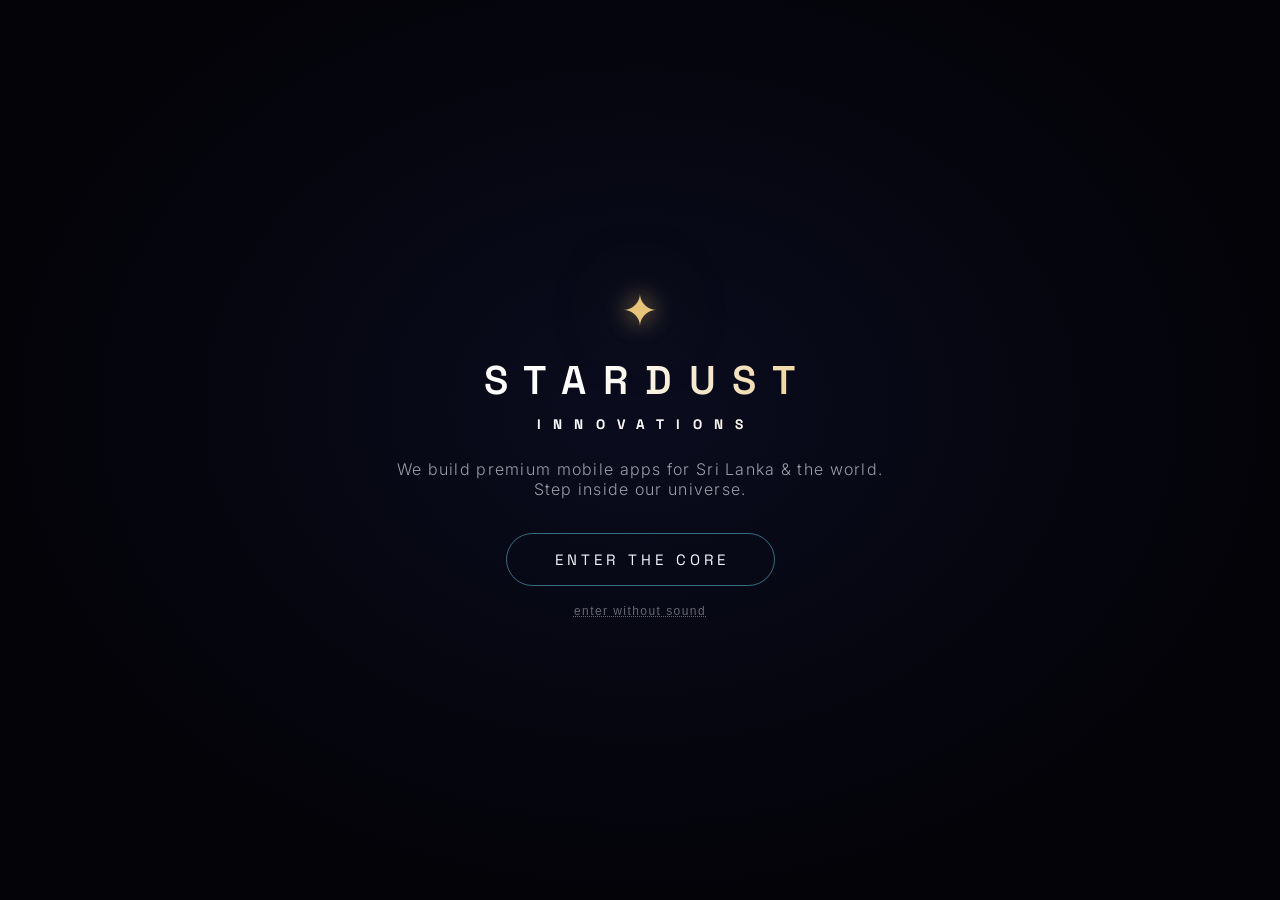
==== commit 95dbe98a: "fix: clear business message on first sight + proper milky way - Persistent home-view headline 'We bu" ====
--- a/index.html
+++ b/index.html
@@ -27,7 +27,7 @@
     <div class="enter-inner">
       <div class="enter-star" aria-hidden="true">✦</div>
       <h1 class="enter-title">STARDUST<span>INNOVATIONS</span></h1>
-      <p class="enter-sub">An interactive universe awaits.</p>
+      <p class="enter-sub">We build premium mobile apps for Sri Lanka &amp; the world.<br/>Step inside our universe.</p>
       <button id="enterBtn" class="enter-btn"><span>Enter the Core</span></button>
       <button id="enterQuiet" class="enter-quiet">enter without sound</button>
     </div>
@@ -51,6 +51,13 @@
 
   <!-- Zone labels (projected from 3D) -->
   <div id="labels" aria-hidden="true"></div>
+
+  <!-- Persistent hero message (home view) -->
+  <div id="heroTag">
+    <h2>We build <em>apps</em> that matter.</h2>
+    <p>Premium mobile apps for Sri Lanka &amp; South Asia — home of <b>Manike</b>, the culture-first dating app.</p>
+    <button id="heroCta">✦ See our apps</button>
+  </div>
 
   <!-- Toast -->
   <div id="toast" aria-live="polite"></div>
--- a/universe.css
+++ b/universe.css
@@ -234,12 +234,86 @@
 .zlabel.visited::after { content: " ·✦"; color: var(--gold); font-size: 10px; }
 
 /* ============================================================
+   PERSISTENT HERO MESSAGE
+   ============================================================ */
+#heroTag {
+  position: fixed;
+  left: 50%;
+  bottom: 9vh;
+  transform: translateX(-50%) translateY(14px);
+  z-index: 6;
+  text-align: center;
+  max-width: min(640px, 92vw);
+  opacity: 0;
+  visibility: hidden;
+  pointer-events: none;
+  transition: opacity .9s ease, transform .9s ease, visibility .9s;
+}
+#heroTag.on {
+  opacity: 1;
+  visibility: visible;
+  transform: translateX(-50%) translateY(0);
+}
+/* text never swallows clicks meant for the universe — only the button is live */
+#heroTag.on #heroCta { pointer-events: auto; }
+#heroTag h2 {
+  font-family: var(--font-d);
+  font-weight: 500;
+  font-size: clamp(24px, 4.4vw, 42px);
+  letter-spacing: 0.03em;
+  color: var(--white);
+  text-shadow: 0 0 30px rgba(110, 231, 255, 0.3), 0 2px 18px rgba(0, 0, 0, 0.8);
+}
+#heroTag h2 em {
+  font-style: normal;
+  background: linear-gradient(120deg, var(--gold), #fff2d8, var(--gold));
+  background-size: 200% auto;
+  -webkit-background-clip: text;
+  background-clip: text;
+  color: transparent;
+  animation: sheen 5s linear infinite;
+}
+#heroTag p {
+  margin-top: 10px;
+  font-size: clamp(12.5px, 1.6vw, 15px);
+  color: var(--dim);
+  line-height: 1.6;
+  text-shadow: 0 1px 12px rgba(0, 0, 0, 0.9);
+}
+#heroTag p b { color: var(--gold); font-weight: 600; }
+#heroCta {
+  margin-top: 18px;
+  font-family: var(--font-d);
+  font-size: 13px;
+  letter-spacing: 0.22em;
+  text-indent: 0.22em;
+  text-transform: uppercase;
+  color: #041020;
+  background: linear-gradient(120deg, var(--gold), #f4dfae);
+  border: none;
+  border-radius: 999px;
+  padding: 13px 34px;
+  box-shadow: 0 0 26px rgba(232, 196, 122, 0.35);
+  transition: transform .3s, box-shadow .3s;
+}
+#heroCta:hover, #heroCta:focus-visible {
+  transform: translateY(-2px);
+  box-shadow: 0 0 40px rgba(232, 196, 122, 0.6);
+}
+@media (max-width: 720px) {
+  #heroTag { bottom: 5vh; max-width: 86vw; }
+  #heroTag h2 { font-size: 22px; }
+  #heroTag p { font-size: 12px; margin-top: 6px; }
+  #heroCta { margin-top: 12px; font-size: 11px; padding: 11px 26px; }
+}
+
+/* ============================================================
    TOAST
    ============================================================ */
 #toast {
   position: fixed;
-  left: 50%; bottom: 40px;
-  transform: translateX(-50%) translateY(20px);
+  left: 50%; top: 82px;
+  transform: translateX(-50%) translateY(-20px);
   z-index: 26;
   background: var(--glass);
   border: 1px solid var(--glass-edge);
@@ -256,6 +330,7 @@
   text-align: center;
 }
 #toast.on { opacity: 1; transform: translateX(-50%) translateY(0); }
+@media (max-width: 720px) { #toast { top: 70px; font-size: 12px; padding: 10px 18px; } }
 
 /* ============================================================
    PANELS
